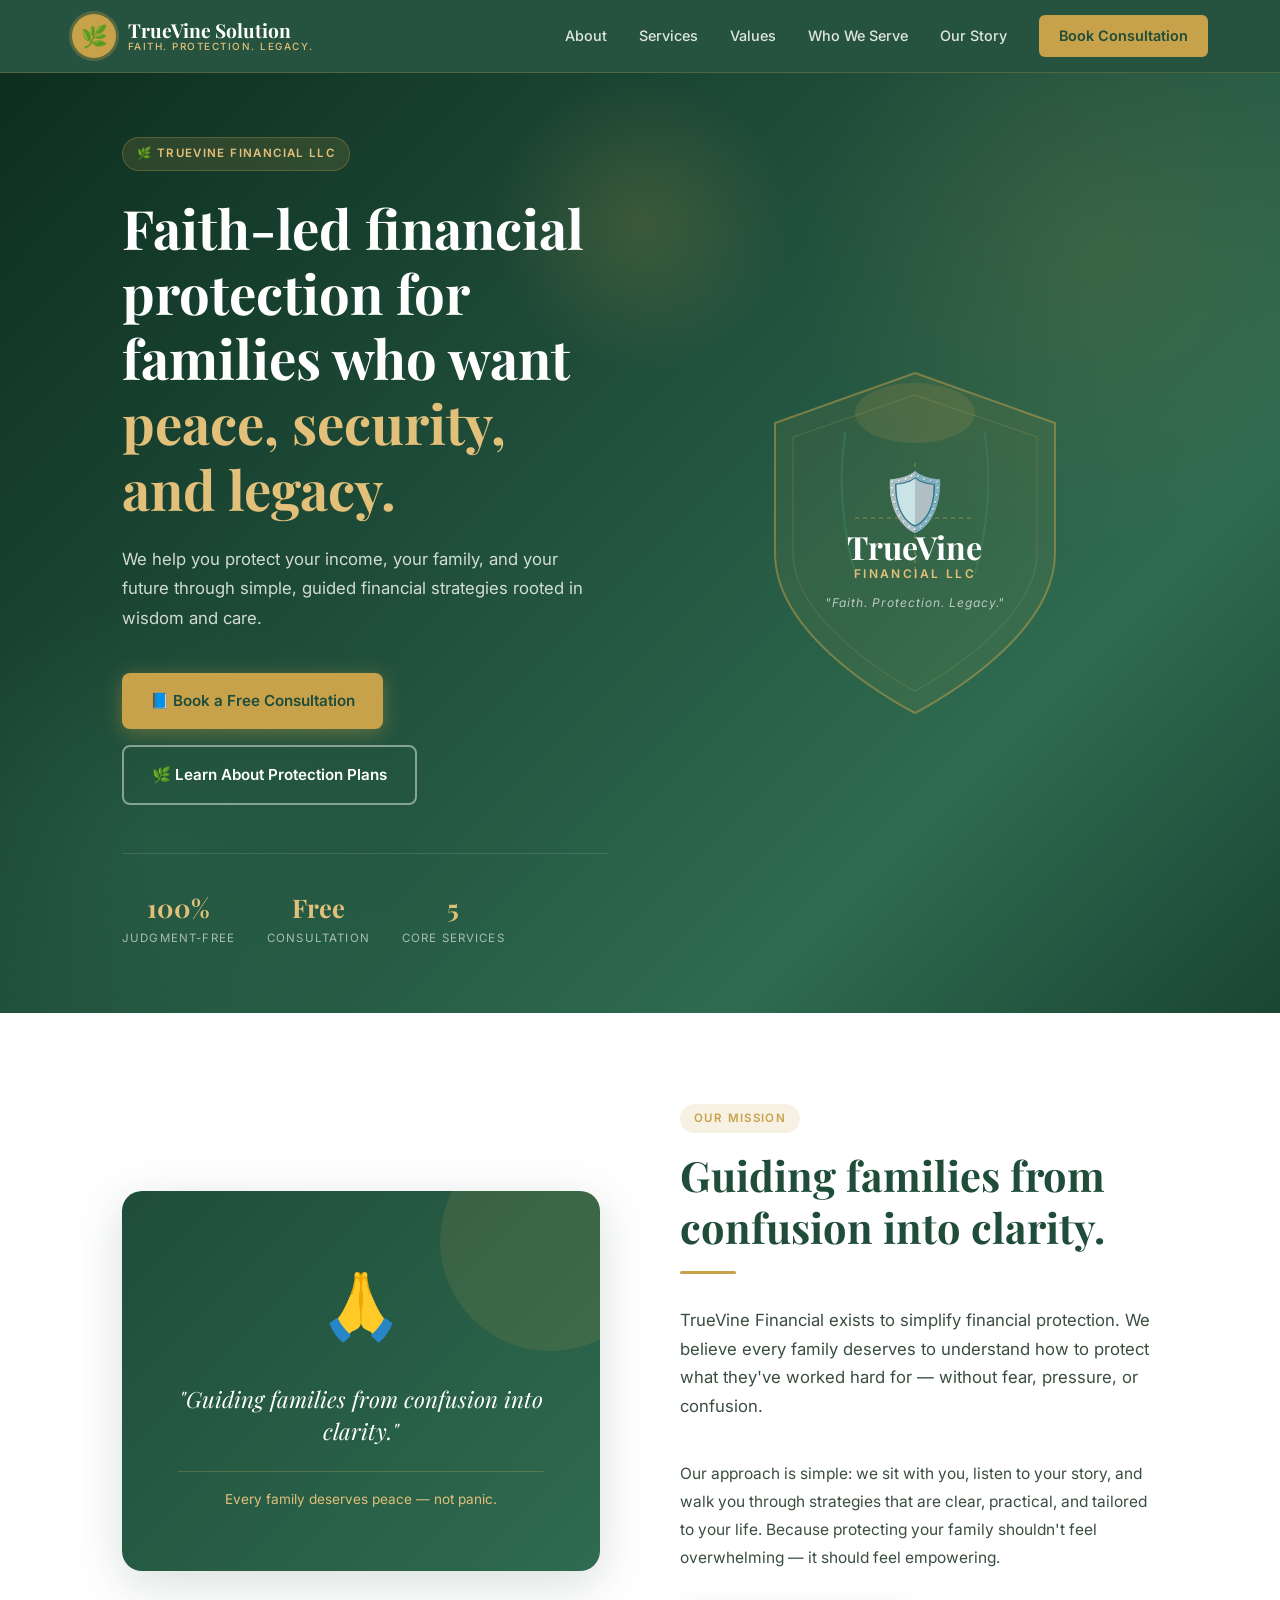
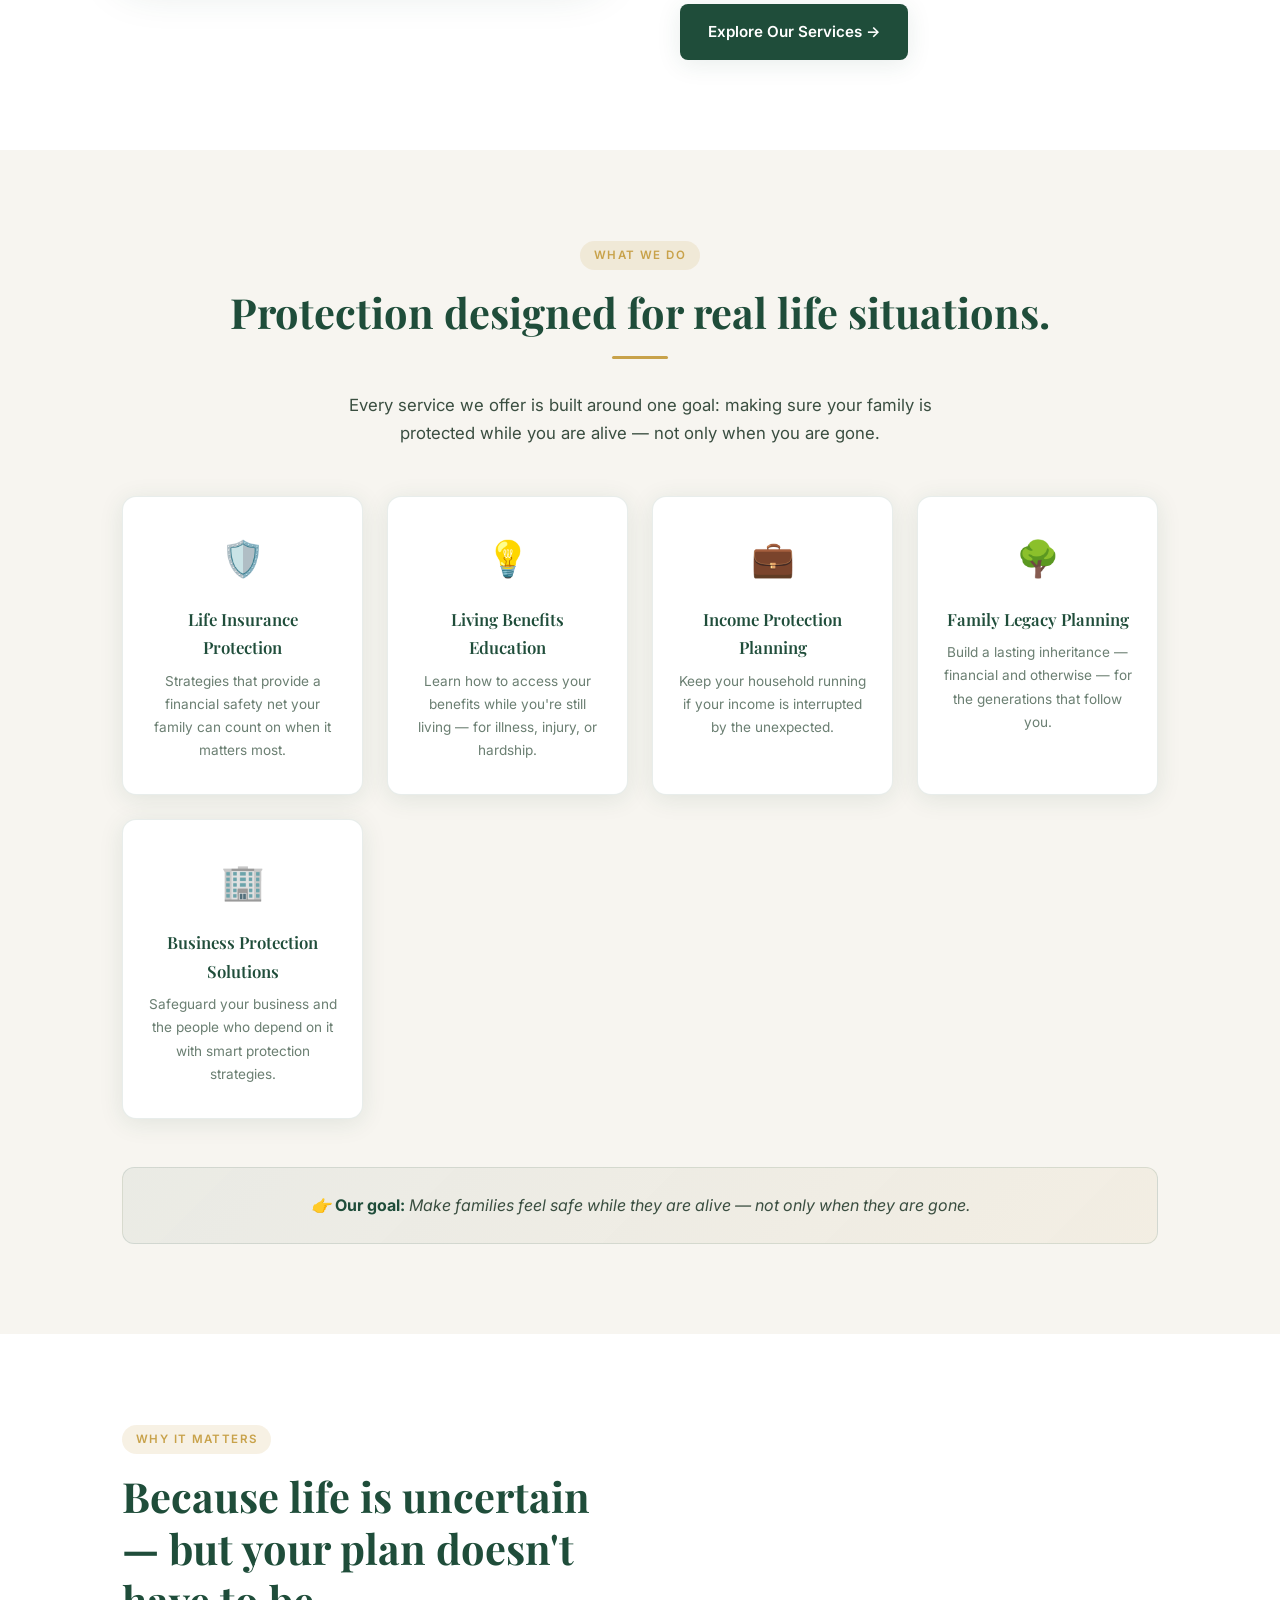
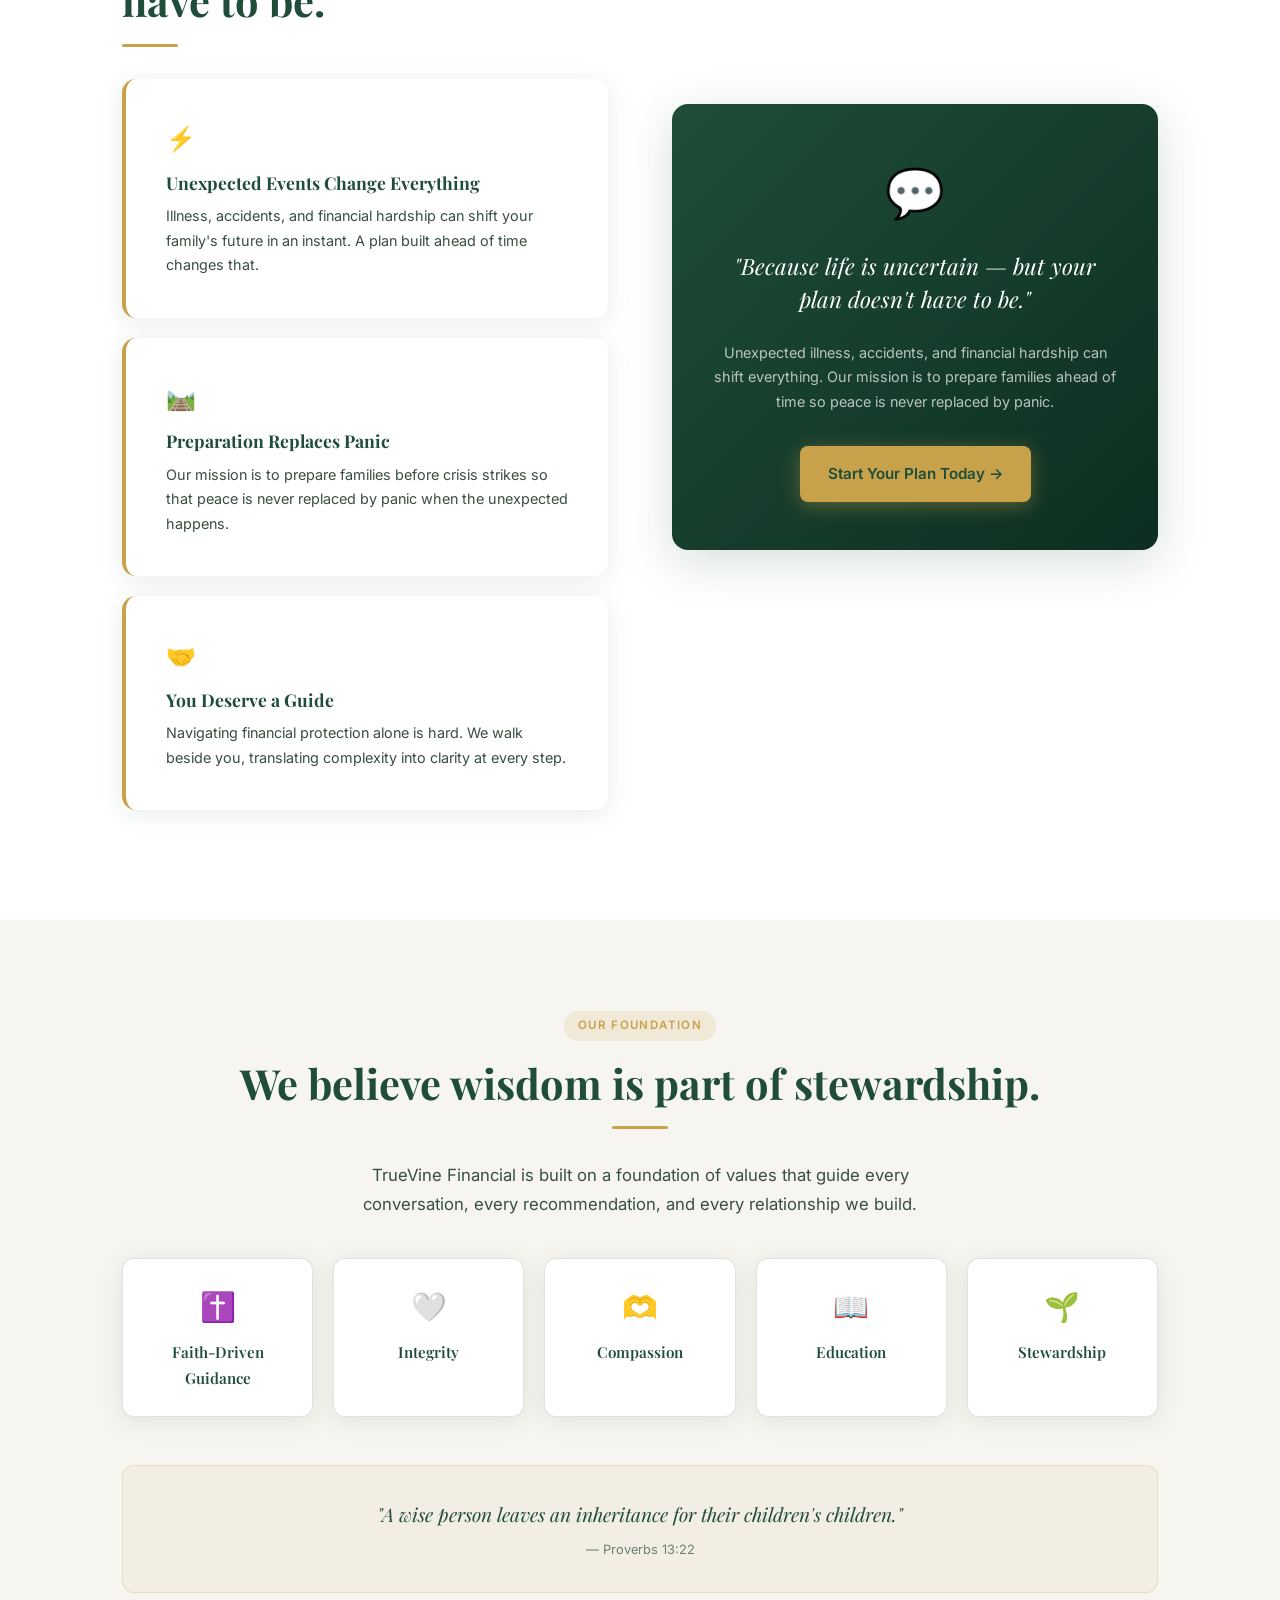
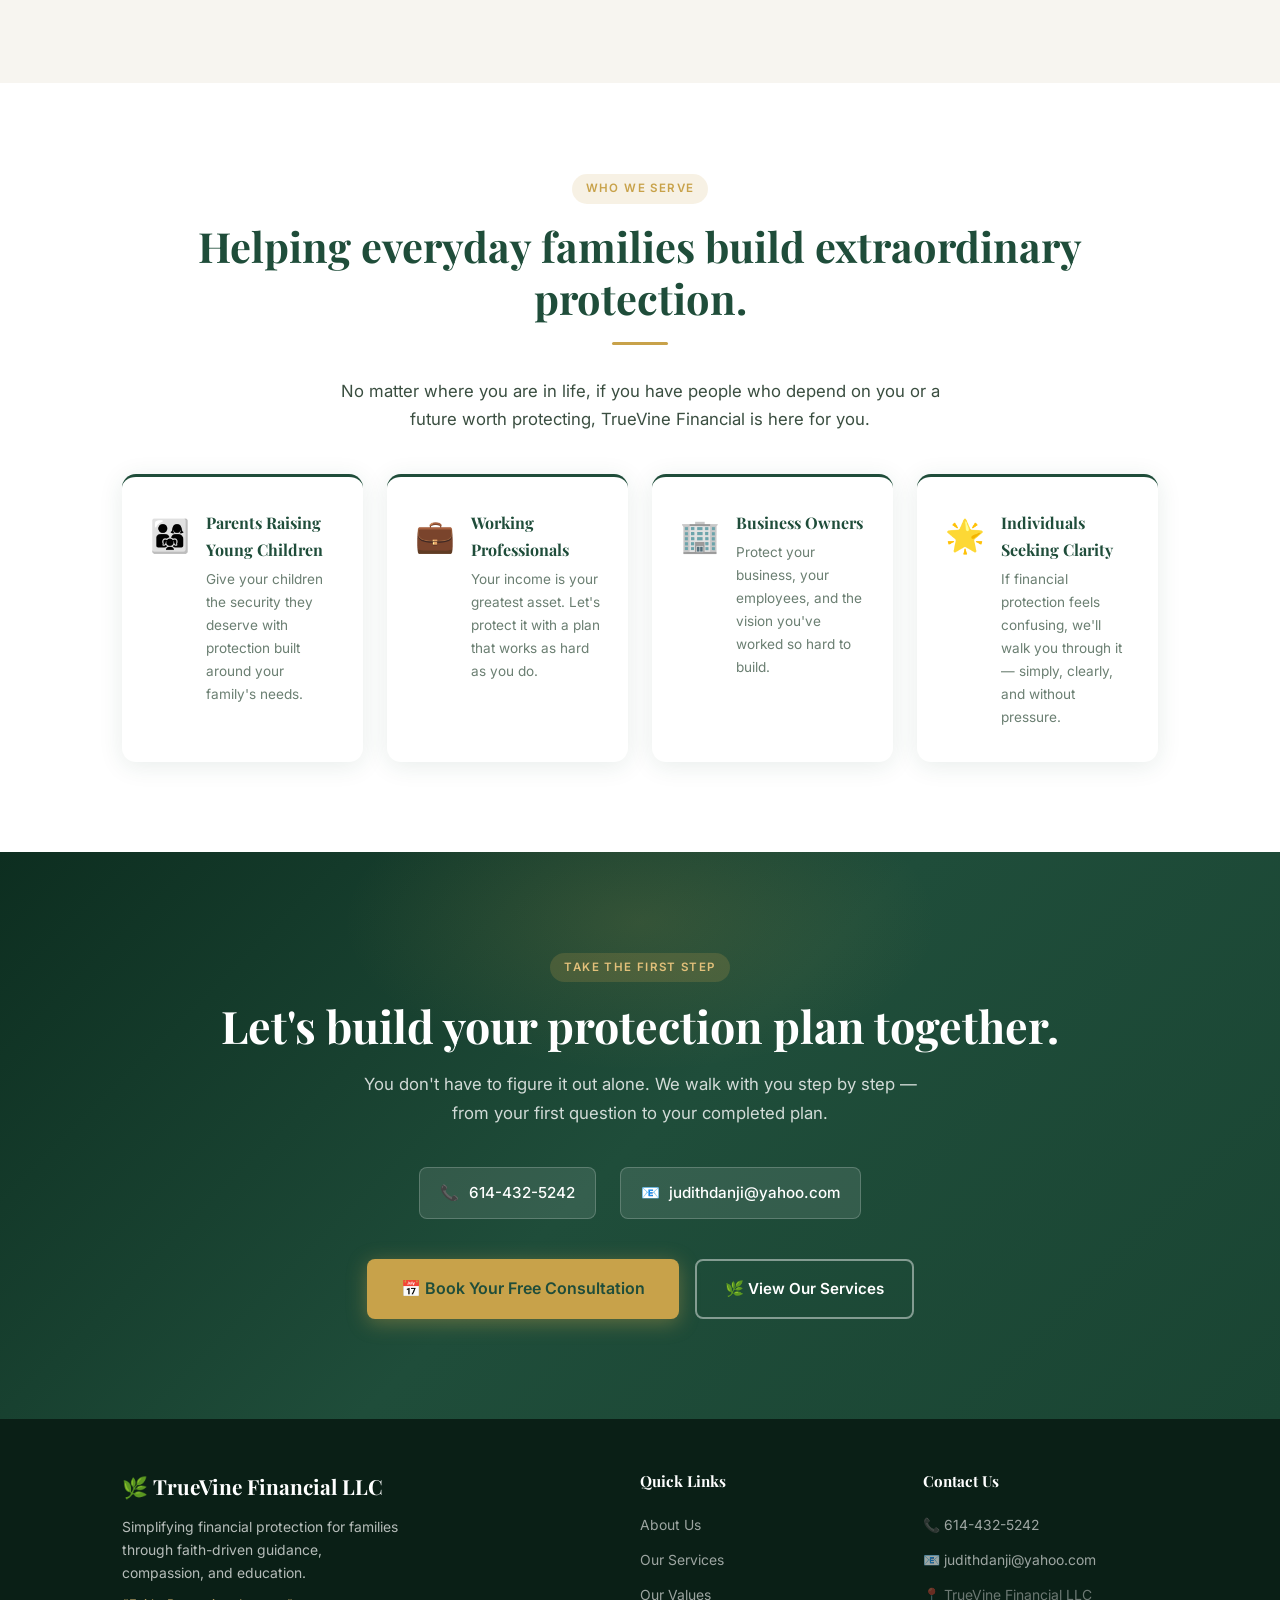
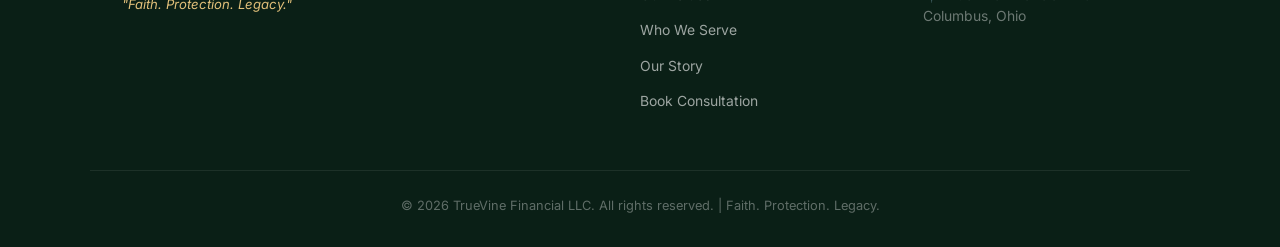
==== index.html @ 6729a031 "final product" ====
<!DOCTYPE html>
<html lang="en">

<head>
  <meta charset="UTF-8" />
  <meta name="viewport" content="width=device-width, initial-scale=1.0" />
  <title>TrueVine Financial LLC — Faith. Protection. Legacy.</title>
  <link
    href="https://fonts.googleapis.com/css2?family=Playfair+Display:wght@400;600;700&family=Inter:wght@300;400;500;600&display=swap"
    rel="stylesheet" />
  <link rel="stylesheet" href="styles.css" />
</head>

<body>

  <!-- ══════════════════════════════════
       NAVBAR
  ══════════════════════════════════ -->
  <nav class="navbar" aria-label="Main navigation">
    <div class="nav-inner">
      <a href="index.html" class="nav-logo" aria-label="TrueVine Financial Home">
        <div class="logo-icon">🌿</div>
        <div class="logo-text">
          TrueVine Solution
          <span>Faith. Protection. Legacy.</span>
        </div>
      </a>
      <div class="nav-links">
        <a href="#welcome">About</a>
        <a href="#services">Services</a>
        <a href="#values">Values</a>
        <a href="#who-we-serve">Who We Serve</a>
        <a href="about.html">Our Story</a>
        <a href="contact.html" class="nav-cta">Book Consultation</a>
      </div>
      <button class="nav-toggle" aria-label="Toggle menu">
        <span></span><span></span><span></span>
      </button>
    </div>
  </nav>

  <!-- ══════════════════════════════════
       HERO
  ══════════════════════════════════ -->
  <section class="hero" aria-labelledby="hero-heading">
    <div class="hero-light"></div>
    <div class="hero-inner container">
      <div class="hero-text">
        <div class="hero-badge">🌿 TrueVine Financial LLC</div>
        <h1 id="hero-heading">
          Faith-led financial protection for families who want
          <em>peace, security, and legacy.</em>
        </h1>
        <p class="hero-sub">
          We help you protect your income, your family, and your future through
          simple, guided financial strategies rooted in wisdom and care.
        </p>
        <div class="hero-buttons">
          <a href="contact.html" class="btn btn-primary">📘 Book a Free Consultation</a>
          <a href="#services" class="btn btn-outline">🌿 Learn About Protection Plans</a>
        </div>
        <div class="hero-stats">
          <div class="stat-item">
            <div class="stat-num">100%</div>
            <div class="stat-label">Judgment-Free</div>
          </div>
          <div class="stat-item">
            <div class="stat-num">Free</div>
            <div class="stat-label">Consultation</div>
          </div>
          <div class="stat-item">
            <div class="stat-num">5</div>
            <div class="stat-label">Core Services</div>
          </div>
        </div>
      </div>
      <div class="hero-graphic" aria-hidden="true">
        <div class="logo-shield">
          <!-- Shield SVG -->
          <svg class="shield-svg" viewBox="0 0 340 380" fill="none" xmlns="http://www.w3.org/2000/svg">
            <!-- Shield body -->
            <path d="M170 20 L310 70 L310 200 C310 290 170 360 170 360 C170 360 30 290 30 200 L30 70 Z"
              fill="rgba(200,162,74,0.08)" stroke="rgba(200,162,74,0.5)" stroke-width="2" />
            <!-- Inner shield line -->
            <path d="M170 42 L292 84 L292 200 C292 274 170 338 170 338 C170 338 48 274 48 200 L48 84 Z" fill="none"
              stroke="rgba(200,162,74,0.25)" stroke-width="1" />
            <!-- Glow top -->
            <ellipse cx="170" cy="60" rx="60" ry="30" fill="rgba(200,162,74,0.15)" />
            <!-- Cross subtle -->
            <line x1="170" y1="110" x2="170" y2="230" stroke="rgba(200,162,74,0.3)" stroke-width="2"
              stroke-dasharray="4 4" />
            <line x1="110" y1="165" x2="230" y2="165" stroke="rgba(200,162,74,0.3)" stroke-width="2"
              stroke-dasharray="4 4" />
            <!-- Vine arcs -->
            <path d="M100 80 Q90 150 110 220" stroke="rgba(61,138,101,0.45)" stroke-width="2" fill="none"
              stroke-linecap="round" />
            <path d="M240 80 Q250 150 230 220" stroke="rgba(61,138,101,0.45)" stroke-width="2" fill="none"
              stroke-linecap="round" />
          </svg>
          <div class="shield-content">
            <div class="shield-icon">🛡️</div>
            <div class="shield-name">TrueVine</div>
            <div class="shield-llc">Financial LLC</div>
            <div class="shield-tagline">"Faith. Protection. Legacy."</div>
          </div>
        </div>
      </div>
    </div>
  </section>

  <!-- ══════════════════════════════════
       SECTION 1: WELCOME
  ══════════════════════════════════ -->
  <section class="section" id="welcome" aria-labelledby="welcome-heading">
    <div class="container">
      <div class="welcome-grid">
        <div class="welcome-visual" aria-hidden="true">
          <div class="welcome-visual-icon">🙏</div>
          <div class="welcome-visual-text">"Guiding families from confusion into clarity."</div>
          <div class="welcome-visual-quote">Every family deserves peace — not panic.</div>
        </div>
        <div class="fade-up">
          <div class="tag">Our Mission</div>
          <h2 class="section-title" id="welcome-heading">Guiding families from confusion into clarity.</h2>
          <div class="divider"></div>
          <p class="section-sub">
            TrueVine Financial exists to simplify financial protection. We believe every family
            deserves to understand how to protect what they've worked hard for — without fear,
            pressure, or confusion.
          </p>
          <p style="color:var(--text-mid); font-size:0.97rem; line-height:1.8;">
            Our approach is simple: we sit with you, listen to your story, and walk you through
            strategies that are clear, practical, and tailored to your life. Because protecting
            your family shouldn't feel overwhelming — it should feel empowering.
          </p>
          <a href="#services" class="btn btn-green" style="margin-top:2rem; display:inline-flex;">Explore Our Services
            →</a>
        </div>
      </div>
    </div>
  </section>

  <!-- ══════════════════════════════════
       SECTION 2: SERVICES
  ══════════════════════════════════ -->
  <section class="section section-alt" id="services" aria-labelledby="services-heading">
    <div class="container center">
      <div class="tag">What We Do</div>
      <h2 class="section-title" id="services-heading">Protection designed for real life situations.</h2>
      <div class="divider"></div>
      <p class="section-sub">
        Every service we offer is built around one goal: making sure your family is protected
        while you are alive — not only when you are gone.
      </p>
      <div class="services-grid">
        <div class="service-card fade-up">
          <div class="service-icon">🛡️</div>
          <div class="service-title">Life Insurance Protection</div>
          <p class="service-desc">Strategies that provide a financial safety net your family can count on when it
            matters most.</p>
        </div>
        <div class="service-card fade-up">
          <div class="service-icon">💡</div>
          <div class="service-title">Living Benefits Education</div>
          <p class="service-desc">Learn how to access your benefits while you're still living — for illness, injury, or
            hardship.</p>
        </div>
        <div class="service-card fade-up">
          <div class="service-icon">💼</div>
          <div class="service-title">Income Protection Planning</div>
          <p class="service-desc">Keep your household running if your income is interrupted by the unexpected.</p>
        </div>
        <div class="service-card fade-up">
          <div class="service-icon">🌳</div>
          <div class="service-title">Family Legacy Planning</div>
          <p class="service-desc">Build a lasting inheritance — financial and otherwise — for the generations that
            follow you.</p>
        </div>
        <div class="service-card fade-up">
          <div class="service-icon">🏢</div>
          <div class="service-title">Business Protection Solutions</div>
          <p class="service-desc">Safeguard your business and the people who depend on it with smart protection
            strategies.</p>
        </div>
      </div>
      <div class="services-goal fade-up">
        👉 <strong>Our goal:</strong> Make families feel safe while they are alive — not only when they are gone.
      </div>
    </div>
  </section>

  <!-- ══════════════════════════════════
       SECTION 3: WHY IT MATTERS
  ══════════════════════════════════ -->
  <section class="section" id="why" aria-labelledby="why-heading">
    <div class="container">
      <div class="why-grid">
        <div>
          <div class="tag">Why It Matters</div>
          <h2 class="section-title" id="why-heading">Because life is uncertain — but your plan doesn't have to be.</h2>
          <div class="divider"></div>
          <div class="why-card fade-up">
            <div class="why-card-icon">⚡</div>
            <h4>Unexpected Events Change Everything</h4>
            <p>Illness, accidents, and financial hardship can shift your family's future in an instant. A plan built
              ahead of time changes that.</p>
          </div>
          <div class="why-card fade-up">
            <div class="why-card-icon">🛤️</div>
            <h4>Preparation Replaces Panic</h4>
            <p>Our mission is to prepare families before crisis strikes so that peace is never replaced by panic when
              the unexpected happens.</p>
          </div>
          <div class="why-card fade-up">
            <div class="why-card-icon">🤝</div>
            <h4>You Deserve a Guide</h4>
            <p>Navigating financial protection alone is hard. We walk beside you, translating complexity into clarity at
              every step.</p>
          </div>
        </div>
        <div class="why-quote-box fade-up">
          <div class="q-icon">💬</div>
          <blockquote>
            "Because life is uncertain — but your plan doesn't have to be."
          </blockquote>
          <p class="q-sub">
            Unexpected illness, accidents, and financial hardship can shift everything.
            Our mission is to prepare families ahead of time so peace is never replaced by panic.
          </p>
          <a href="contact.html" class="btn btn-primary" style="margin-top:2rem;">Start Your Plan Today →</a>
        </div>
      </div>
    </div>
  </section>

  <!-- ══════════════════════════════════
       SECTION 4: FAITH & VALUES
  ══════════════════════════════════ -->
  <section class="section section-alt" id="values" aria-labelledby="values-heading">
    <div class="container center">
      <div class="tag">Our Foundation</div>
      <h2 class="section-title" id="values-heading">We believe wisdom is part of stewardship.</h2>
      <div class="divider"></div>
      <p class="section-sub">
        TrueVine Financial is built on a foundation of values that guide every conversation,
        every recommendation, and every relationship we build.
      </p>
      <div class="values-grid">
        <div class="value-pill fade-up">
          <div class="v-icon">✝️</div>
          <div class="v-text">Faith-Driven Guidance</div>
        </div>
        <div class="value-pill fade-up">
          <div class="v-icon">🤍</div>
          <div class="v-text">Integrity</div>
        </div>
        <div class="value-pill fade-up">
          <div class="v-icon">🫶</div>
          <div class="v-text">Compassion</div>
        </div>
        <div class="value-pill fade-up">
          <div class="v-icon">📖</div>
          <div class="v-text">Education</div>
        </div>
        <div class="value-pill fade-up">
          <div class="v-icon">🌱</div>
          <div class="v-text">Stewardship</div>
        </div>
      </div>
      <blockquote class="faith-scripture fade-up">
        "A wise person leaves an inheritance for their children's children."
        <span>— Proverbs 13:22</span>
      </blockquote>
    </div>
  </section>

  <!-- ══════════════════════════════════
       SECTION 5: WHO WE SERVE
  ══════════════════════════════════ -->
  <section class="section" id="who-we-serve" aria-labelledby="serve-heading">
    <div class="container">
      <div class="center">
        <div class="tag">Who We Serve</div>
        <h2 class="section-title" id="serve-heading">Helping everyday families build extraordinary protection.</h2>
        <div class="divider"></div>
        <p class="section-sub">
          No matter where you are in life, if you have people who depend on you or a future worth protecting,
          TrueVine Financial is here for you.
        </p>
      </div>
      <div class="serve-grid">
        <div class="serve-card fade-up">
          <div class="sc-icon">👨‍👩‍👧</div>
          <div>
            <h4>Parents Raising Young Children</h4>
            <p>Give your children the security they deserve with protection built around your family's needs.</p>
          </div>
        </div>
        <div class="serve-card fade-up">
          <div class="sc-icon">💼</div>
          <div>
            <h4>Working Professionals</h4>
            <p>Your income is your greatest asset. Let's protect it with a plan that works as hard as you do.</p>
          </div>
        </div>
        <div class="serve-card fade-up">
          <div class="sc-icon">🏢</div>
          <div>
            <h4>Business Owners</h4>
            <p>Protect your business, your employees, and the vision you've worked so hard to build.</p>
          </div>
        </div>
        <div class="serve-card fade-up">
          <div class="sc-icon">🌟</div>
          <div>
            <h4>Individuals Seeking Clarity</h4>
            <p>If financial protection feels confusing, we'll walk you through it — simply, clearly, and without
              pressure.</p>
          </div>
        </div>
      </div>
    </div>
  </section>

  <!-- ══════════════════════════════════
       SECTION 6: CALL TO ACTION
  ══════════════════════════════════ -->
  <section class="cta-section" id="contact" aria-labelledby="cta-heading">
    <div class="container" style="position:relative; z-index:2;">
      <div class="tag" style="background:rgba(200,162,74,0.2); color:var(--gold-light);">Take The First Step</div>
      <h2 id="cta-heading">Let's build your protection plan together.</h2>
      <p>
        You don't have to figure it out alone. We walk with you step by step —
        from your first question to your completed plan.
      </p>
      <div class="cta-contacts">
        <div class="cta-contact-item">
          📞 <a href="tel:6144325242">614-432-5242</a>
        </div>
        <div class="cta-contact-item">
          📧 <a href="mailto:judithdanji@yahoo.com">judithdanji@yahoo.com</a>
        </div>
      </div>
      <div class="cta-buttons">
        <a href="contact.html" class="btn btn-primary" style="font-size:1rem; padding:16px 34px;">
          📅 Book Your Free Consultation
        </a>
        <a href="#services" class="btn btn-outline">
          🌿 View Our Services
        </a>
      </div>
    </div>
  </section>

  <!-- ══════════════════════════════════
       FOOTER
  ══════════════════════════════════ -->
  <footer aria-label="Site footer">
    <div class="footer-inner">
      <div class="footer-brand">
        <div class="logo-text">🌿 TrueVine Financial LLC</div>
        <p>Simplifying financial protection for families through faith-driven guidance, compassion, and education.</p>
        <div class="tagline">"Faith. Protection. Legacy."</div>
      </div>
      <div class="footer-col">
        <h5>Quick Links</h5>
        <ul>
          <li><a href="#welcome">About Us</a></li>
          <li><a href="#services">Our Services</a></li>
          <li><a href="#values">Our Values</a></li>
          <li><a href="#who-we-serve">Who We Serve</a></li>
          <li><a href="about.html">Our Story</a></li>
          <li><a href="contact.html">Book Consultation</a></li>
        </ul>
      </div>
      <div class="footer-col">
        <h5>Contact Us</h5>
        <ul>
          <li><a href="tel:6144325242">📞 614-432-5242</a></li>
          <li><a href="mailto:judithdanji@yahoo.com">📧 judithdanji@yahoo.com</a></li>
          <li style="font-size:0.87rem; color:rgba(255,255,255,0.4); margin-top:0.75rem; line-height:1.5;">
            📍 TrueVine Financial LLC<br />Columbus, Ohio
          </li>
        </ul>
      </div>
    </div>
    <div class="footer-bottom">
      <p>© 2026 TrueVine Financial LLC. All rights reserved. | Faith. Protection. Legacy.</p>
    </div>
  </footer>

  <!-- ══════════════════════════════════
       SCROLL ANIMATIONS
  ══════════════════════════════════ -->
  <script>
    // Intersection Observer for fade-up animations
    const observer = new IntersectionObserver((entries) => {
      entries.forEach(entry => {
        if (entry.isIntersecting) {
          entry.target.classList.add('visible');
        }
      });
    }, { threshold: 0.12 });

    document.querySelectorAll('.fade-up').forEach(el => observer.observe(el));

    // Stagger service cards
    document.querySelectorAll('.service-card').forEach((card, i) => {
      card.style.transitionDelay = `${i * 0.08}s`;
    });

    // Mobile nav toggle
    const toggle = document.querySelector('.nav-toggle');
    const links = document.querySelector('.nav-links');
    if (toggle && links) {
      toggle.addEventListener('click', () => {
        links.style.display = links.style.display === 'flex' ? 'none' : 'flex';
        links.style.flexDirection = 'column';
        links.style.position = 'absolute';
        links.style.top = '72px';
        links.style.left = '0'; links.style.right = '0';
        links.style.background = 'rgba(31,77,58,0.98)';
        links.style.padding = '1.5rem 2rem';
        links.style.gap = '1.25rem';
        links.style.zIndex = '998';
      });
    }

    // Active nav link highlighting
    const sections = document.querySelectorAll('section[id]');
    const navLinks = document.querySelectorAll('.nav-links a');
    window.addEventListener('scroll', () => {
      let current = '';
      sections.forEach(sec => {
        if (window.scrollY >= sec.offsetTop - 120) current = sec.id;
      });
      navLinks.forEach(a => {
        a.style.color = a.getAttribute('href') === `#${current}` ? 'var(--gold-light)' : '';
      });
    });
  </script>
</body>

</html>
---- styles.css ----
/* ── Reset & Base ── */
*, *::before, *::after { box-sizing: border-box; margin: 0; padding: 0; }
:root {
  --green:       #1F4D3A;
  --green-mid:   #2E6B50;
  --green-light: #3D8A65;
  --gold:        #C8A24A;
  --gold-light:  #E2C07A;
  --white:       #FFFFFF;
  --off-white:   #F7F5F0;
  --text-dark:   #1A2E23;
  --text-mid:    #3A4E40;
  --text-light:  #6B7F72;
  --shadow:      0 4px 24px rgba(31,77,58,0.10);
  --shadow-lg:   0 12px 48px rgba(31,77,58,0.18);
}
html { scroll-behavior: smooth; }
body {
  font-family: 'Inter', sans-serif;
  color: var(--text-dark);
  background: var(--white);
  line-height: 1.7;
}
h1, h2, h3 { font-family: 'Playfair Display', serif; line-height: 1.25; }
a { text-decoration: none; color: inherit; }
img { max-width: 100%; display: block; }

/* ── Utility ── */
.container { max-width: 1100px; margin: 0 auto; padding: 0 2rem; }
.section { padding: 90px 0; }
.section-alt { background: var(--off-white); }
.tag {
  display: inline-block;
  background: rgba(200,162,74,0.15);
  color: var(--gold);
  font-size: 0.72rem;
  font-weight: 600;
  letter-spacing: 0.12em;
  text-transform: uppercase;
  padding: 5px 14px;
  border-radius: 50px;
  margin-bottom: 1rem;
}
.section-title {
  font-size: clamp(1.75rem, 3.5vw, 2.6rem);
  color: var(--green);
  margin-bottom: 1.1rem;
}
.section-sub {
  font-size: 1.05rem;
  color: var(--text-mid);
  max-width: 640px;
  margin-bottom: 2.5rem;
}
.divider {
  width: 56px; height: 3px;
  background: var(--gold);
  border-radius: 2px;
  margin: 1rem 0 2rem;
}
.center { text-align: center; }
.center .divider { margin-left: auto; margin-right: auto; }
.center .section-sub { margin-left: auto; margin-right: auto; }

/* ── Navbar ── */
.navbar {
  position: sticky; top: 0; z-index: 999;
  background: rgba(31,77,58,0.97);
  backdrop-filter: blur(10px);
  border-bottom: 1px solid rgba(200,162,74,0.25);
}
.nav-inner {
  display: flex; align-items: center; justify-content: space-between;
  padding: 0 2rem; height: 72px; max-width: 1200px; margin: 0 auto;
}
.nav-logo { display: flex; align-items: center; gap: 0.75rem; }
.nav-logo .logo-icon {
  width: 44px; height: 44px;
  background: var(--gold);
  border-radius: 50%;
  display: flex; align-items: center; justify-content: center;
  font-size: 1.35rem;
  flex-shrink: 0;
  box-shadow: 0 0 0 3px rgba(200,162,74,0.3);
}
.nav-logo .logo-text {
  font-family: 'Playfair Display', serif;
  font-size: 1.2rem; font-weight: 700;
  color: var(--white); line-height: 1.15;
}
.nav-logo .logo-text span {
  display: block; font-family: 'Inter', sans-serif;
  font-size: 0.62rem; font-weight: 500;
  color: var(--gold-light); letter-spacing: 0.15em; text-transform: uppercase;
}
.nav-links { display: flex; align-items: center; gap: 2rem; }
.nav-links a {
  color: rgba(255,255,255,0.85); font-size: 0.9rem;
  font-weight: 500; transition: color 0.2s;
}
.nav-links a:hover { color: var(--gold-light); }
.nav-cta {
  background: var(--gold); color: var(--green) !important;
  padding: 9px 20px; border-radius: 6px;
  font-weight: 600 !important; transition: background 0.2s !important;
}
.nav-cta:hover { background: var(--gold-light) !important; color: var(--green) !important; }
.nav-toggle { display: none; background: none; border: none; cursor: pointer; padding: 4px; }
.nav-toggle span {
  display: block; width: 24px; height: 2px;
  background: var(--white); margin: 5px 0; border-radius: 2px;
  transition: 0.3s;
}

/* ── Hero ── */
.hero {
  position: relative; overflow: hidden;
  background: linear-gradient(135deg, #0D2E20 0%, #1F4D3A 40%, #2E6B50 75%, #1A4533 100%);
  min-height: 92vh;
  display: flex; align-items: center;
}
/* Vine decorative circles */
.hero::before {
  content: '';
  position: absolute; top: -120px; right: -120px;
  width: 600px; height: 600px;
  border-radius: 50%;
  background: radial-gradient(circle, rgba(200,162,74,0.12) 0%, transparent 70%);
  pointer-events: none;
}
.hero::after {
  content: '';
  position: absolute; bottom: -80px; left: -100px;
  width: 500px; height: 500px;
  border-radius: 50%;
  background: radial-gradient(circle, rgba(61,138,101,0.18) 0%, transparent 70%);
  pointer-events: none;
}
.hero-light {
  position: absolute; top: 0; left: 50%;
  transform: translateX(-50%);
  width: 300px; height: 300px;
  background: radial-gradient(ellipse at center, rgba(200,162,74,0.18) 0%, transparent 70%);
  pointer-events: none;
}
.hero-inner {
  position: relative; z-index: 2;
  display: grid; grid-template-columns: 1fr 1fr;
  gap: 4rem; align-items: center;
  max-width: 1100px; margin: 0 auto; padding: 4rem 2rem;
}
.hero-badge {
  display: inline-flex; align-items: center; gap: 6px;
  background: rgba(200,162,74,0.15); border: 1px solid rgba(200,162,74,0.3);
  color: var(--gold-light); font-size: 0.72rem; font-weight: 600;
  letter-spacing: 0.12em; text-transform: uppercase;
  padding: 6px 14px; border-radius: 50px; margin-bottom: 1.5rem;
}
.hero h1 {
  font-size: clamp(2rem, 4.5vw, 3.4rem);
  color: var(--white); margin-bottom: 1.5rem;
  font-weight: 700; line-height: 1.2;
}
.hero h1 em { color: var(--gold-light); font-style: normal; }
.hero-sub {
  font-size: 1.05rem; color: rgba(255,255,255,0.8);
  max-width: 520px; margin-bottom: 2.5rem; line-height: 1.75;
}
.hero-buttons { display: flex; flex-wrap: wrap; gap: 1rem; }
.btn {
  display: inline-flex; align-items: center; gap: 8px;
  padding: 15px 28px; border-radius: 8px;
  font-size: 0.95rem; font-weight: 600;
  transition: transform 0.2s, box-shadow 0.2s, background 0.2s;
  cursor: pointer; border: none;
}
.btn:hover { transform: translateY(-2px); }
.btn-primary {
  background: var(--gold); color: var(--green);
  box-shadow: 0 4px 20px rgba(200,162,74,0.4);
}
.btn-primary:hover { background: var(--gold-light); box-shadow: 0 6px 28px rgba(200,162,74,0.55); }
.btn-outline {
  background: transparent;
  border: 2px solid rgba(255,255,255,0.45);
  color: var(--white);
}
.btn-outline:hover { border-color: var(--gold-light); color: var(--gold-light); }
.btn-green {
  background: var(--green); color: var(--white);
  box-shadow: var(--shadow);
}
.btn-green:hover { background: var(--green-mid); box-shadow: var(--shadow-lg); }

/* Hero graphic side */
.hero-graphic {
  display: flex; justify-content: center; align-items: center;
}
.logo-shield {
  position: relative;
  width: 340px; height: 380px;
  display: flex; flex-direction: column;
  align-items: center; justify-content: center;
}
.shield-svg {
  width: 100%; height: 100%;
  position: absolute; top: 0; left: 0;
}
.shield-content {
  position: relative; z-index: 2;
  text-align: center; padding: 1rem;
}
.shield-icon { font-size: 3.5rem; line-height: 1; }
.shield-name {
  font-family: 'Playfair Display', serif;
  font-size: 2rem; font-weight: 700;
  color: var(--white); line-height: 1.1;
}
.shield-llc {
  font-family: 'Inter', sans-serif;
  font-size: 0.75rem; font-weight: 600;
  letter-spacing: 0.2em; text-transform: uppercase;
  color: var(--gold-light); margin-bottom: 0.5rem;
}
.shield-tagline {
  font-size: 0.75rem; font-style: italic;
  color: rgba(255,255,255,0.65); letter-spacing: 0.08em;
}
.hero-stats {
  display: flex; gap: 2rem; margin-top: 3rem; padding-top: 2rem;
  border-top: 1px solid rgba(255,255,255,0.12);
}
.stat-item { text-align: center; }
.stat-num { font-family: 'Playfair Display', serif; font-size: 1.6rem; color: var(--gold-light); font-weight: 700; }
.stat-label { font-size: 0.72rem; color: rgba(255,255,255,0.6); text-transform: uppercase; letter-spacing: 0.1em; }

/* ── Welcome ── */
.welcome-grid {
  display: grid; grid-template-columns: 1fr 1fr;
  gap: 5rem; align-items: center;
}
.welcome-visual {
  background: linear-gradient(135deg, var(--green), var(--green-mid));
  border-radius: 20px; padding: 3.5rem;
  display: flex; flex-direction: column; align-items: center; justify-content: center;
  gap: 1.5rem; text-align: center;
  box-shadow: var(--shadow-lg);
  min-height: 380px;
  position: relative; overflow: hidden;
}
.welcome-visual::before {
  content: '';
  position: absolute; top: -60px; right: -60px;
  width: 220px; height: 220px; border-radius: 50%;
  background: rgba(200,162,74,0.12);
}
.welcome-visual-icon { font-size: 4rem; }
.welcome-visual-text {
  font-family: 'Playfair Display', serif;
  font-size: 1.4rem; color: var(--white);
  font-style: italic; line-height: 1.4;
}
.welcome-visual-quote {
  font-size: 0.85rem; color: var(--gold-light);
  border-top: 1px solid rgba(200,162,74,0.3);
  padding-top: 1rem; width: 100%;
}

/* ── Services ── */
.services-grid {
  display: grid;
  grid-template-columns: repeat(auto-fit, minmax(200px, 1fr));
  gap: 1.5rem; margin-top: 3rem;
}
.service-card {
  background: var(--white);
  border: 1px solid rgba(31,77,58,0.1);
  border-radius: 14px; padding: 2rem 1.5rem;
  text-align: center;
  box-shadow: var(--shadow);
  transition: transform 0.25s, box-shadow 0.25s, border-color 0.25s;
  position: relative; overflow: hidden;
}
.service-card::after {
  content: '';
  position: absolute; bottom: 0; left: 0; right: 0;
  height: 3px; background: var(--gold);
  transform: scaleX(0); transform-origin: left;
  transition: transform 0.3s;
}
.service-card:hover { transform: translateY(-6px); box-shadow: var(--shadow-lg); border-color: rgba(200,162,74,0.3); }
.service-card:hover::after { transform: scaleX(1); }
.service-icon { font-size: 2.2rem; margin-bottom: 1rem; }
.service-title { font-family: 'Playfair Display', serif; font-size: 1.05rem; color: var(--green); margin-bottom: 0.5rem; font-weight: 600; }
.service-desc { font-size: 0.85rem; color: var(--text-light); }
.services-goal {
  margin-top: 3rem; text-align: center;
  padding: 1.5rem 2.5rem;
  background: linear-gradient(135deg, rgba(31,77,58,0.06), rgba(200,162,74,0.08));
  border: 1px solid rgba(31,77,58,0.12);
  border-radius: 12px; font-size: 1rem;
  color: var(--text-mid); font-style: italic;
}
.services-goal strong { color: var(--green); font-style: normal; }

/* ── Why It Matters ── */
.why-grid {
  display: grid; grid-template-columns: 1fr 1fr;
  gap: 4rem; align-items: center;
}
.why-card {
  background: var(--white); border-radius: 14px;
  padding: 2.5rem; box-shadow: var(--shadow);
  border-left: 4px solid var(--gold);
  margin-bottom: 1.25rem;
}
.why-card-icon { font-size: 1.5rem; margin-bottom: 0.5rem; }
.why-card h4 { font-family: 'Playfair Display', serif; font-size: 1.1rem; color: var(--green); margin-bottom: 0.4rem; }
.why-card p { font-size: 0.9rem; color: var(--text-mid); }
.why-quote-box {
  background: linear-gradient(135deg, var(--green), #0D2E20);
  border-radius: 16px; padding: 3rem 2.5rem;
  text-align: center; color: var(--white);
  box-shadow: var(--shadow-lg);
}
.why-quote-box .q-icon { font-size: 3rem; color: var(--gold-light); margin-bottom: 1rem; }
.why-quote-box blockquote {
  font-family: 'Playfair Display', serif;
  font-size: 1.4rem; line-height: 1.5;
  color: var(--white); margin-bottom: 1.5rem;
  font-style: italic;
}
.why-quote-box .q-sub { font-size: 0.9rem; color: rgba(255,255,255,0.7); }

/* ── Faith & Values ── */
.values-grid {
  display: grid; grid-template-columns: repeat(auto-fit, minmax(160px, 1fr));
  gap: 1.25rem; margin-top: 2.5rem;
}
.value-pill {
  background: var(--white); border: 1px solid rgba(31,77,58,0.15);
  border-radius: 12px; padding: 1.5rem 1rem;
  text-align: center; box-shadow: var(--shadow);
  transition: transform 0.2s, border-color 0.2s;
}
.value-pill:hover { transform: translateY(-4px); border-color: var(--gold); }
.value-pill .v-icon { font-size: 1.8rem; margin-bottom: 0.5rem; }
.value-pill .v-text { font-family: 'Playfair Display', serif; font-size: 0.95rem; color: var(--green); font-weight: 600; }
.faith-scripture {
  margin-top: 3rem; text-align: center;
  padding: 2rem 3rem;
  background: rgba(200,162,74,0.08);
  border: 1px solid rgba(200,162,74,0.25);
  border-radius: 12px;
  font-family: 'Playfair Display', serif;
  font-size: 1.2rem; font-style: italic;
  color: var(--green);
}
.faith-scripture span { display: block; font-family: 'Inter', sans-serif; font-size: 0.8rem; font-style: normal; color: var(--text-light); margin-top: 0.5rem; }

/* ── Who We Serve ── */
.serve-grid {
  display: grid; grid-template-columns: repeat(auto-fit, minmax(230px, 1fr));
  gap: 1.5rem; margin-top: 2.5rem;
}
.serve-card {
  background: var(--white); border-radius: 14px;
  padding: 2rem 1.75rem;
  box-shadow: var(--shadow);
  border-top: 3px solid var(--green);
  transition: transform 0.25s, box-shadow 0.25s, border-color 0.25s;
  display: flex; gap: 1rem; align-items: flex-start;
}
.serve-card:hover { transform: translateY(-5px); box-shadow: var(--shadow-lg); border-color: var(--gold); }
.serve-card .sc-icon { font-size: 2rem; flex-shrink: 0; }
.serve-card h4 { font-family: 'Playfair Display', serif; font-size: 1rem; color: var(--green); margin-bottom: 0.3rem; }
.serve-card p { font-size: 0.85rem; color: var(--text-light); }

/* ── CTA ── */
.cta-section {
  background: linear-gradient(135deg, #0D2E20 0%, var(--green) 50%, #1A4533 100%);
  padding: 100px 0; text-align: center; position: relative; overflow: hidden;
}
.cta-section::before {
  content: '';
  position: absolute; top: -80px; left: 50%; transform: translateX(-50%);
  width: 600px; height: 300px; border-radius: 50%;
  background: radial-gradient(ellipse, rgba(200,162,74,0.15) 0%, transparent 70%);
}
.cta-section h2 { font-size: clamp(1.8rem, 4vw, 2.8rem); color: var(--white); margin-bottom: 1rem; }
.cta-section p { font-size: 1.05rem; color: rgba(255,255,255,0.8); max-width: 580px; margin: 0 auto 2.5rem; }
.cta-contacts {
  display: flex; justify-content: center; flex-wrap: wrap; gap: 1.5rem;
  margin: 2.5rem 0;
}
.cta-contact-item {
  display: flex; align-items: center; gap: 0.6rem;
  background: rgba(255,255,255,0.1); border: 1px solid rgba(255,255,255,0.2);
  border-radius: 8px; padding: 12px 20px;
  color: var(--white); font-size: 0.95rem; font-weight: 500;
  transition: background 0.2s;
}
.cta-contact-item:hover { background: rgba(255,255,255,0.18); }
.cta-contact-item a { color: var(--white); }
.cta-buttons { display: flex; justify-content: center; gap: 1rem; flex-wrap: wrap; margin-top: 0.5rem; }

/* ── Footer ── */
footer {
  background: #0A1F16; color: rgba(255,255,255,0.7);
  padding: 50px 0 30px;
}
.footer-inner {
  display: grid; grid-template-columns: 2fr 1fr 1fr;
  gap: 3rem; max-width: 1100px; margin: 0 auto; padding: 0 2rem;
}
.footer-brand .logo-text { color: var(--white); margin-bottom: 0.75rem; font-family: 'Playfair Display', serif; font-size: 1.3rem; font-weight: 700; }
.footer-brand p { font-size: 0.87rem; max-width: 280px; line-height: 1.65; }
.footer-brand .tagline { color: var(--gold-light); font-style: italic; font-size: 0.82rem; margin-top: 0.5rem; }
.footer-col h5 { color: var(--white); font-family: 'Playfair Display', serif; font-size: 0.95rem; margin-bottom: 1rem; }
.footer-col ul { list-style: none; }
.footer-col ul li { margin-bottom: 0.5rem; }
.footer-col ul li a { font-size: 0.87rem; color: rgba(255,255,255,0.6); transition: color 0.2s; }
.footer-col ul li a:hover { color: var(--gold-light); }
.footer-bottom {
  text-align: center; margin-top: 3rem; padding-top: 1.5rem;
  border-top: 1px solid rgba(255,255,255,0.08);
  font-size: 0.8rem; color: rgba(255,255,255,0.35);
  max-width: 1100px; margin-left: auto; margin-right: auto; padding-left: 2rem; padding-right: 2rem;
}

/* ── Responsive ── */
@media (max-width: 900px) {
  .hero-inner { grid-template-columns: 1fr; text-align: center; }
  .hero-buttons { justify-content: center; }
  .hero-graphic { display: none; }
  .hero-stats { justify-content: center; }
  .welcome-grid,
  .why-grid { grid-template-columns: 1fr; }
  .footer-inner { grid-template-columns: 1fr 1fr; }
}
@media (max-width: 600px) {
  .section { padding: 60px 0; }
  .nav-links { display: none; }
  .nav-toggle { display: block; }
  .footer-inner { grid-template-columns: 1fr; }
  .why-grid .why-quote-box { margin-top: 0; }
  .hero h1 { font-size: 1.9rem; }
}

/* ── Scroll animations ── */
.fade-up {
  opacity: 0; transform: translateY(28px);
  transition: opacity 0.6s ease, transform 0.6s ease;
}
.fade-up.visible { opacity: 1; transform: translateY(0); }
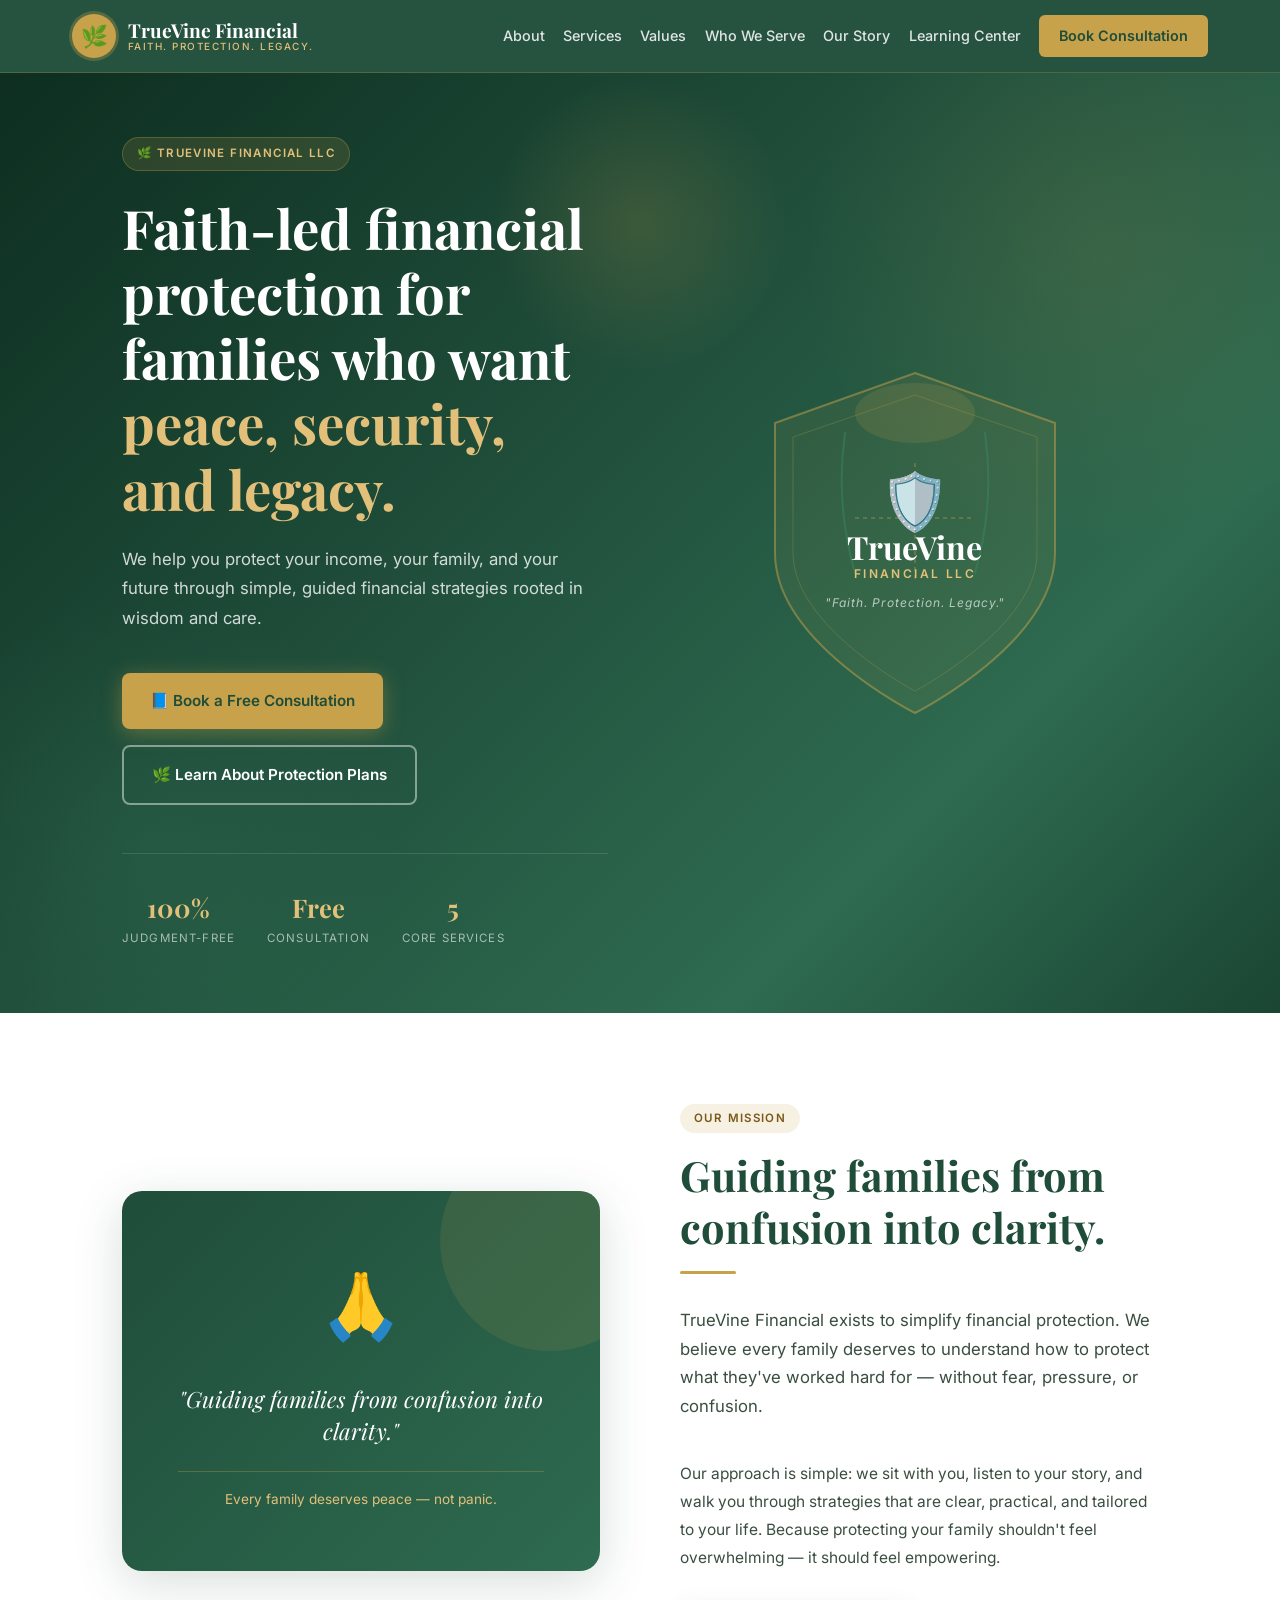
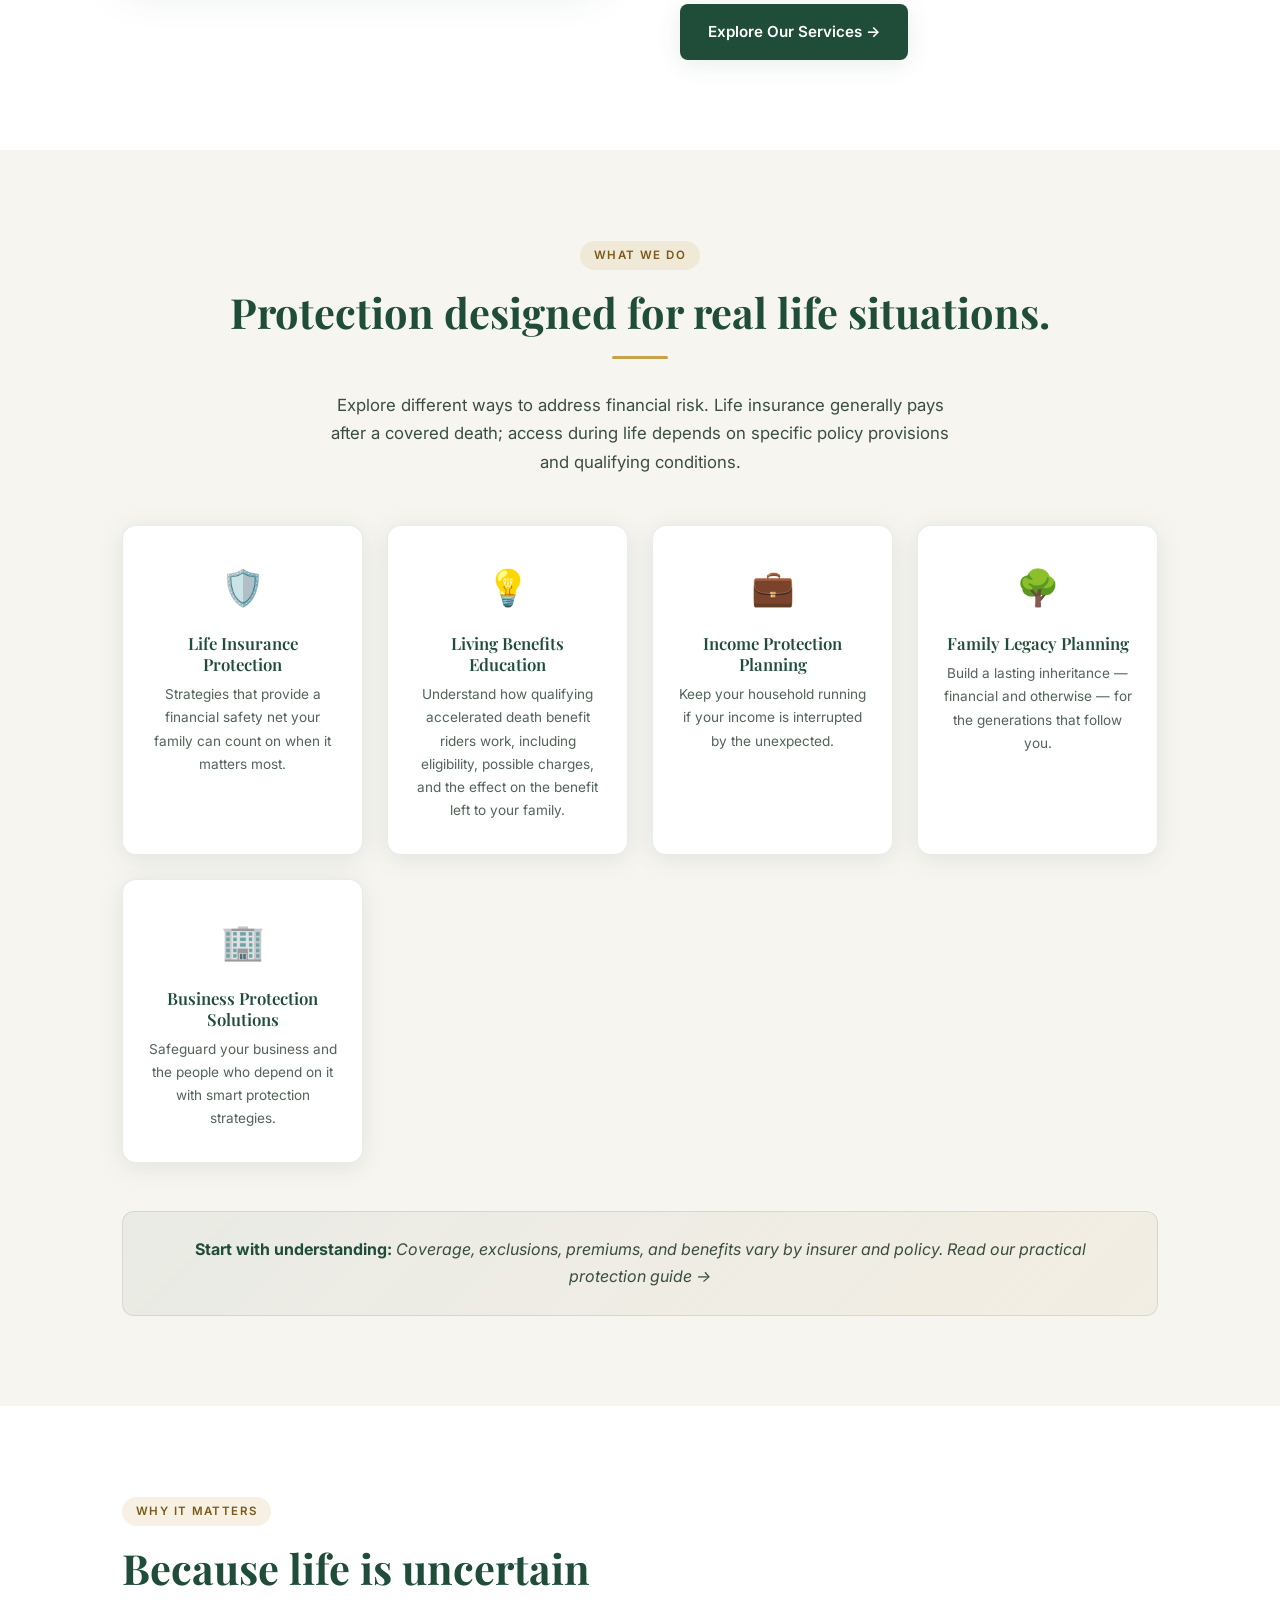
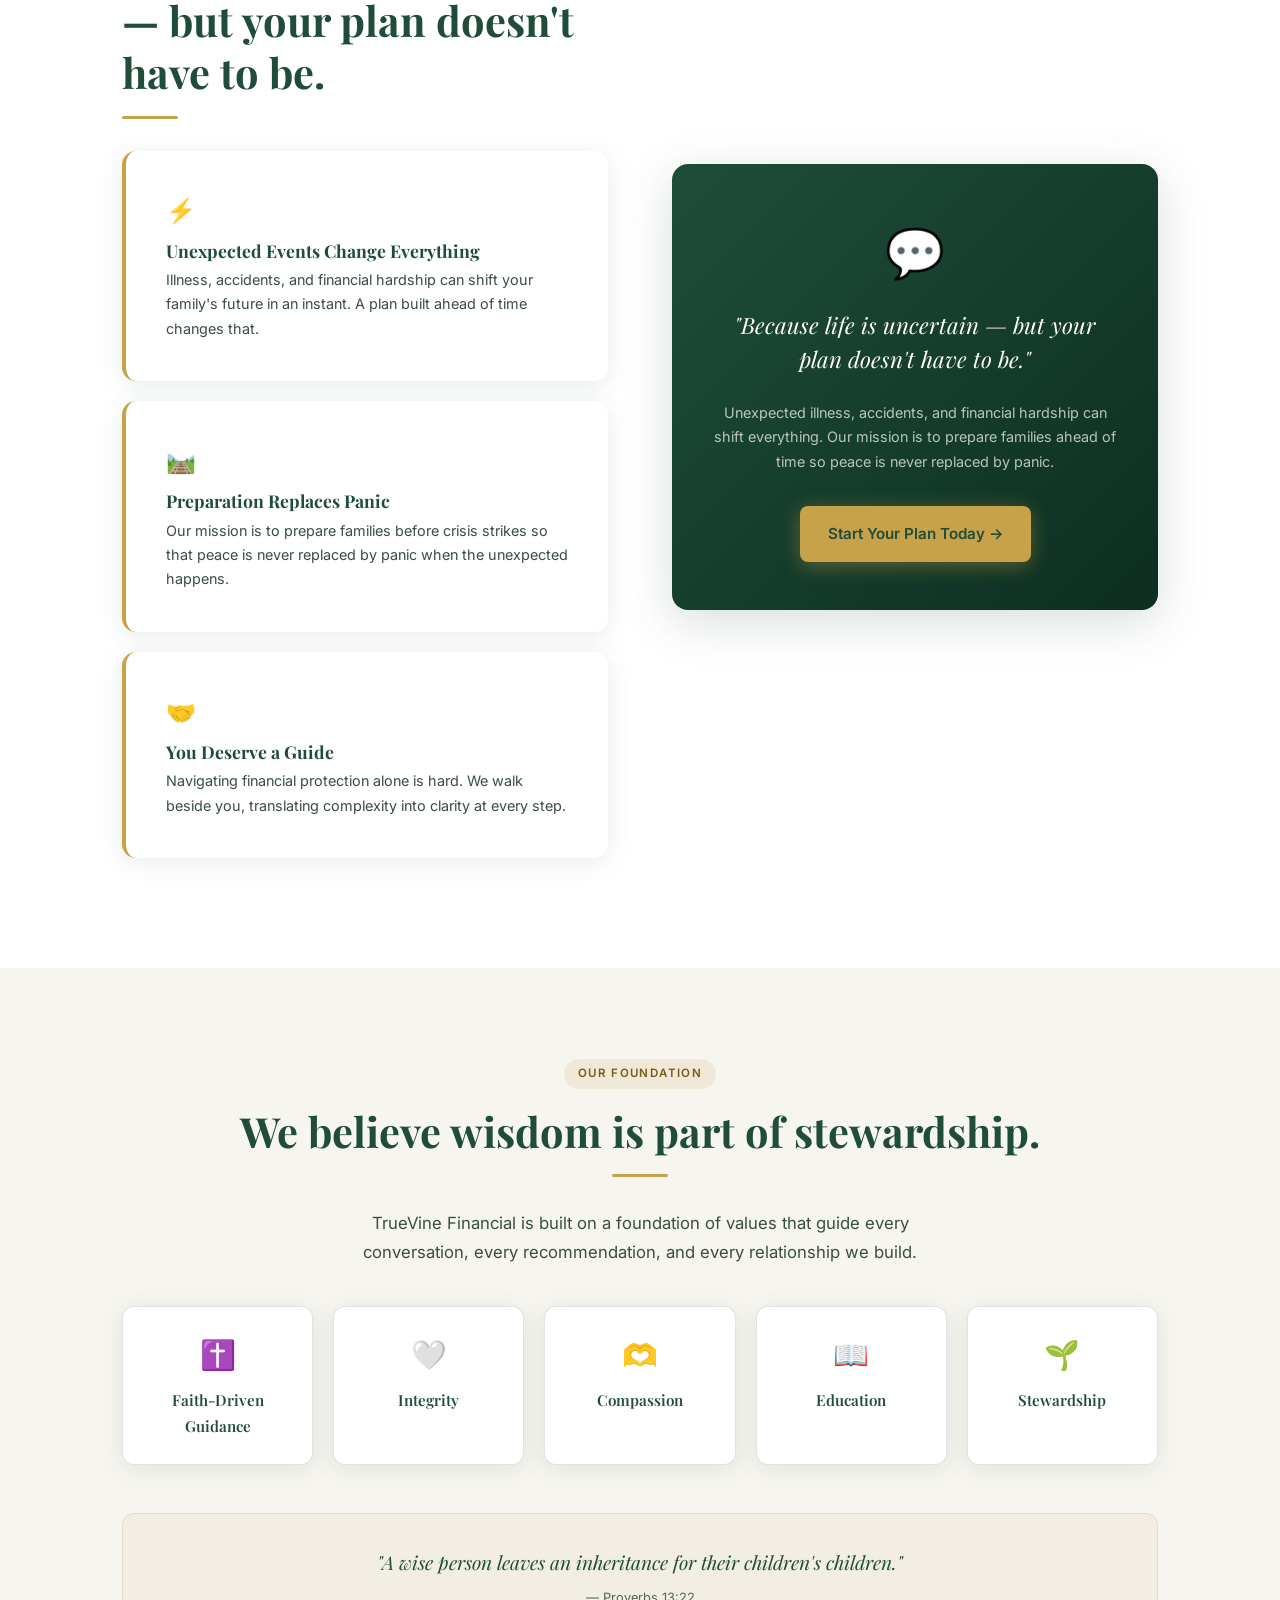
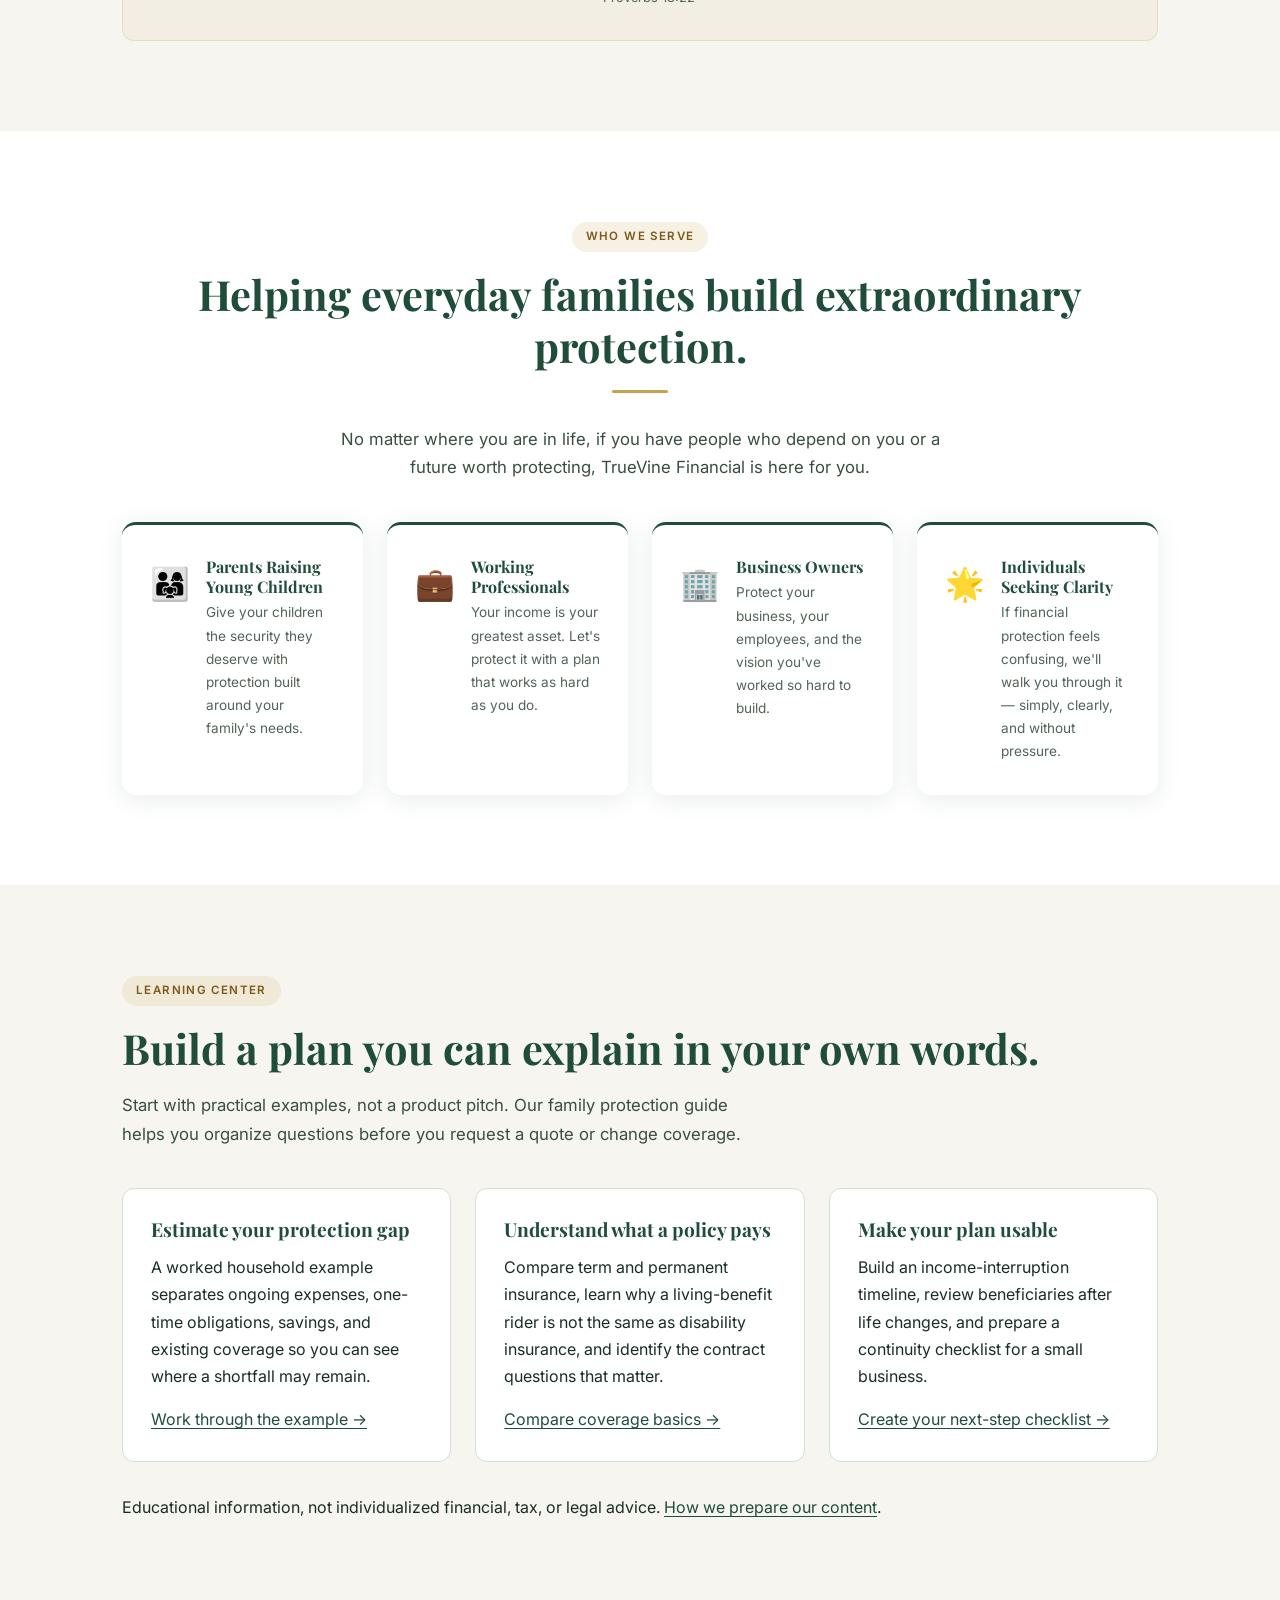
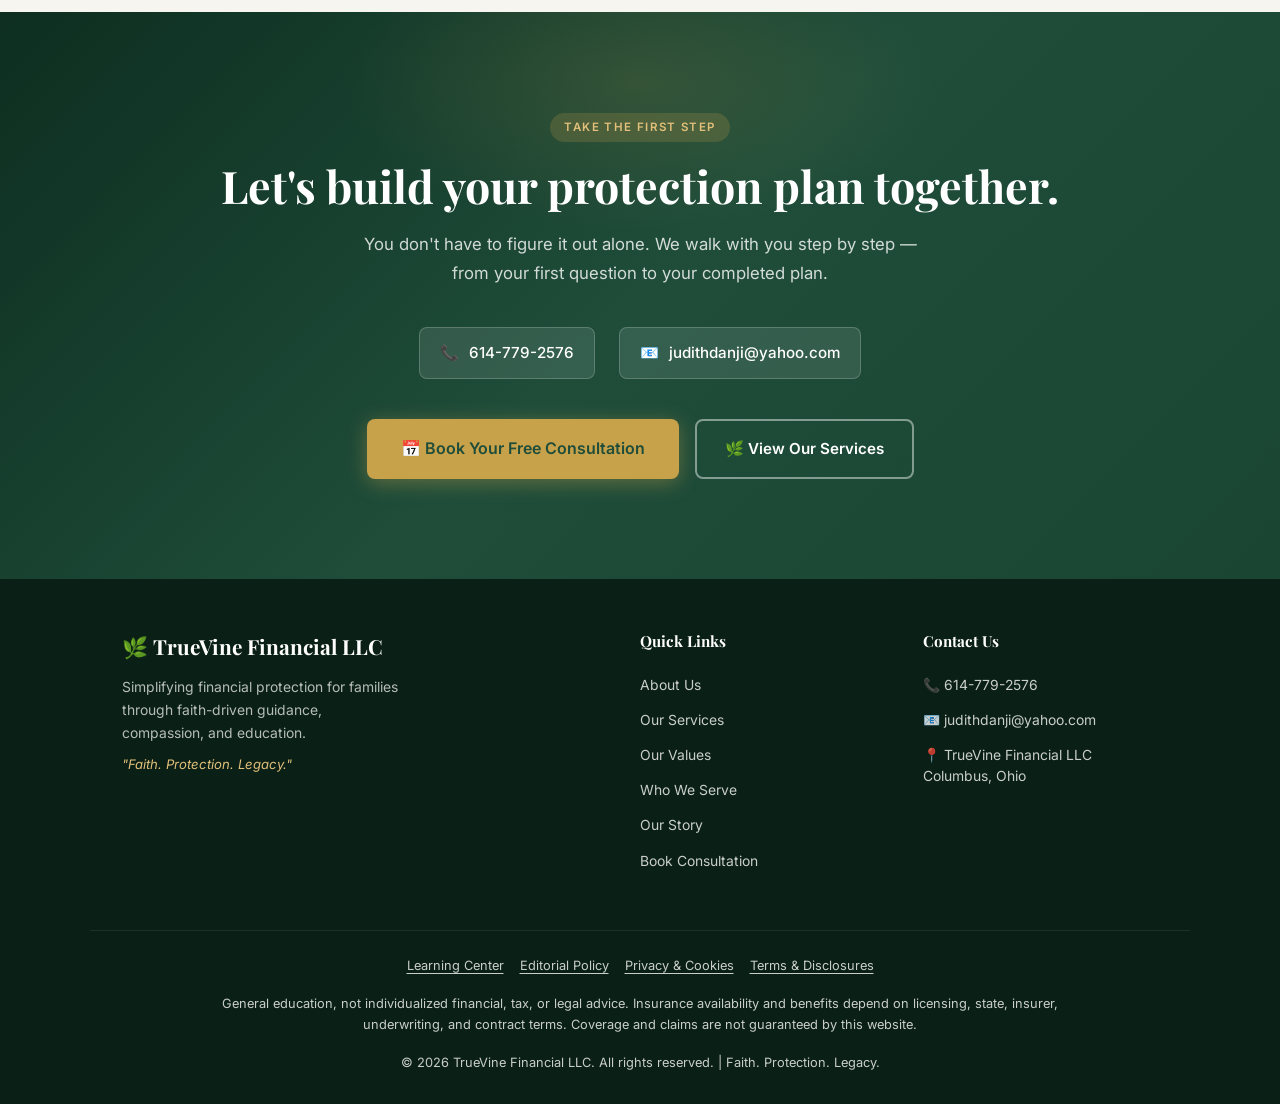
==== commit 962155f1: "resurected website" ====
--- a/index.html
+++ b/index.html
@@ -4,14 +4,52 @@
 <head>
   <meta charset="UTF-8" />
   <meta name="viewport" content="width=device-width, initial-scale=1.0" />
-  <title>TrueVine Financial LLC — Faith. Protection. Legacy.</title>
-  <link
-    href="https://fonts.googleapis.com/css2?family=Playfair+Display:wght@400;600;700&family=Inter:wght@300;400;500;600&display=swap"
+  <title>Family Life Insurance &amp; Protection | TrueVine Financial</title>
+  <meta name="description" content="Explore life insurance, living benefits, income protection, and legacy planning with TrueVine Financial's practical guides and faith-driven family guidance." />
+  <meta name="author" content="TrueVine Financial LLC">
+  <link rel="canonical" href="https://financialpros.brotherfall.com/" />
+  <meta name="robots" content="index,follow" />
+  <meta name="theme-color" content="#1F4D3A" />
+  <meta property="og:type" content="website" />
+  <meta property="og:locale" content="en_US" />
+  <meta property="og:site_name" content="TrueVine Financial LLC" />
+  <meta property="og:title" content="Family Life Insurance &amp; Protection | TrueVine Financial" />
+  <meta property="og:description" content="Understand life insurance, living benefits, income gaps, and family legacy planning with practical guides and faith-driven guidance." />
+  <meta property="og:url" content="https://financialpros.brotherfall.com/" />
+  <meta name="twitter:card" content="summary" />
+  <meta name="twitter:title" content="Family Life Insurance &amp; Protection | TrueVine Financial" />
+  <meta name="twitter:description" content="Practical education for protecting your family, income, and legacy." />
+  <script type="application/ld+json">
+  {
+    "@context": "https://schema.org",
+    "@graph": [
+      {
+        "@type": "Organization",
+        "@id": "https://financialpros.brotherfall.com/#organization",
+        "name": "TrueVine Financial LLC",
+        "url": "https://financialpros.brotherfall.com/",
+        "telephone": "+1-614-779-2576"
+      },
+      {
+        "@type": "WebSite",
+        "@id": "https://financialpros.brotherfall.com/#website",
+        "url": "https://financialpros.brotherfall.com/",
+        "name": "TrueVine Financial LLC",
+        "publisher": {"@id": "https://financialpros.brotherfall.com/#organization"},
+        "inLanguage": "en-US"
+      }
+    ]
+  }
+  </script>
+  <link rel="preconnect" href="https://fonts.googleapis.com" />
+  <link rel="preconnect" href="https://fonts.gstatic.com" crossorigin />
+  <link href="https://fonts.googleapis.com/css2?family=Playfair+Display:wght@400;600;700&amp;family=Inter:wght@300;400;500;600&amp;display=swap"
     rel="stylesheet" />
   <link rel="stylesheet" href="styles.css" />
 </head>
 
 <body>
+  <a class="skip-link" href="#main-content">Skip to content</a>
 
   <!-- ══════════════════════════════════
        NAVBAR
@@ -21,19 +59,20 @@
       <a href="index.html" class="nav-logo" aria-label="TrueVine Financial Home">
         <div class="logo-icon">🌿</div>
         <div class="logo-text">
-          TrueVine Solution
+          TrueVine Financial
           <span>Faith. Protection. Legacy.</span>
         </div>
       </a>
-      <div class="nav-links">
+      <div class="nav-links" id="main-navigation">
         <a href="#welcome">About</a>
         <a href="#services">Services</a>
         <a href="#values">Values</a>
         <a href="#who-we-serve">Who We Serve</a>
         <a href="about.html">Our Story</a>
+        <a href="protection-guide.html">Learning Center</a>
         <a href="contact.html" class="nav-cta">Book Consultation</a>
       </div>
-      <button class="nav-toggle" aria-label="Toggle menu">
+      <button class="nav-toggle" aria-label="Toggle menu" aria-expanded="false" aria-controls="main-navigation">
         <span></span><span></span><span></span>
       </button>
     </div>
@@ -42,6 +81,7 @@
   <!-- ══════════════════════════════════
        HERO
   ══════════════════════════════════ -->
+  <main id="main-content">
   <section class="hero" aria-labelledby="hero-heading">
     <div class="hero-light"></div>
     <div class="hero-inner container">
@@ -149,42 +189,43 @@
       <h2 class="section-title" id="services-heading">Protection designed for real life situations.</h2>
       <div class="divider"></div>
       <p class="section-sub">
-        Every service we offer is built around one goal: making sure your family is protected
-        while you are alive — not only when you are gone.
+        Explore different ways to address financial risk. Life insurance generally pays after a covered
+        death; access during life depends on specific policy provisions and qualifying conditions.
       </p>
       <div class="services-grid">
         <div class="service-card fade-up">
           <div class="service-icon">🛡️</div>
-          <div class="service-title">Life Insurance Protection</div>
+          <h3 class="service-title">Life Insurance Protection</h3>
           <p class="service-desc">Strategies that provide a financial safety net your family can count on when it
             matters most.</p>
         </div>
         <div class="service-card fade-up">
           <div class="service-icon">💡</div>
-          <div class="service-title">Living Benefits Education</div>
-          <p class="service-desc">Learn how to access your benefits while you're still living — for illness, injury, or
-            hardship.</p>
+          <h3 class="service-title">Living Benefits Education</h3>
+          <p class="service-desc">Understand how qualifying accelerated death benefit riders work, including eligibility,
+            possible charges, and the effect on the benefit left to your family.</p>
         </div>
         <div class="service-card fade-up">
           <div class="service-icon">💼</div>
-          <div class="service-title">Income Protection Planning</div>
+          <h3 class="service-title">Income Protection Planning</h3>
           <p class="service-desc">Keep your household running if your income is interrupted by the unexpected.</p>
         </div>
         <div class="service-card fade-up">
           <div class="service-icon">🌳</div>
-          <div class="service-title">Family Legacy Planning</div>
+          <h3 class="service-title">Family Legacy Planning</h3>
           <p class="service-desc">Build a lasting inheritance — financial and otherwise — for the generations that
             follow you.</p>
         </div>
         <div class="service-card fade-up">
           <div class="service-icon">🏢</div>
-          <div class="service-title">Business Protection Solutions</div>
+          <h3 class="service-title">Business Protection Solutions</h3>
           <p class="service-desc">Safeguard your business and the people who depend on it with smart protection
             strategies.</p>
         </div>
       </div>
       <div class="services-goal fade-up">
-        👉 <strong>Our goal:</strong> Make families feel safe while they are alive — not only when they are gone.
+        <strong>Start with understanding:</strong> Coverage, exclusions, premiums, and benefits vary by insurer and policy.
+        <a href="protection-guide.html">Read our practical protection guide →</a>
       </div>
     </div>
   </section>
@@ -201,19 +242,19 @@
           <div class="divider"></div>
           <div class="why-card fade-up">
             <div class="why-card-icon">⚡</div>
-            <h4>Unexpected Events Change Everything</h4>
+            <h3>Unexpected Events Change Everything</h3>
             <p>Illness, accidents, and financial hardship can shift your family's future in an instant. A plan built
               ahead of time changes that.</p>
           </div>
           <div class="why-card fade-up">
             <div class="why-card-icon">🛤️</div>
-            <h4>Preparation Replaces Panic</h4>
+            <h3>Preparation Replaces Panic</h3>
             <p>Our mission is to prepare families before crisis strikes so that peace is never replaced by panic when
               the unexpected happens.</p>
           </div>
           <div class="why-card fade-up">
             <div class="why-card-icon">🤝</div>
-            <h4>You Deserve a Guide</h4>
+            <h3>You Deserve a Guide</h3>
             <p>Navigating financial protection alone is hard. We walk beside you, translating complexity into clarity at
               every step.</p>
           </div>
@@ -292,28 +333,28 @@
         <div class="serve-card fade-up">
           <div class="sc-icon">👨‍👩‍👧</div>
           <div>
-            <h4>Parents Raising Young Children</h4>
+            <h3>Parents Raising Young Children</h3>
             <p>Give your children the security they deserve with protection built around your family's needs.</p>
           </div>
         </div>
         <div class="serve-card fade-up">
           <div class="sc-icon">💼</div>
           <div>
-            <h4>Working Professionals</h4>
+            <h3>Working Professionals</h3>
             <p>Your income is your greatest asset. Let's protect it with a plan that works as hard as you do.</p>
           </div>
         </div>
         <div class="serve-card fade-up">
           <div class="sc-icon">🏢</div>
           <div>
-            <h4>Business Owners</h4>
+            <h3>Business Owners</h3>
             <p>Protect your business, your employees, and the vision you've worked so hard to build.</p>
           </div>
         </div>
         <div class="serve-card fade-up">
           <div class="sc-icon">🌟</div>
           <div>
-            <h4>Individuals Seeking Clarity</h4>
+            <h3>Individuals Seeking Clarity</h3>
             <p>If financial protection feels confusing, we'll walk you through it — simply, clearly, and without
               pressure.</p>
           </div>
@@ -322,9 +363,37 @@
     </div>
   </section>
 
-  <!-- ══════════════════════════════════
-       SECTION 6: CALL TO ACTION
-  ══════════════════════════════════ -->
+  <section class="section section-alt education" id="learning" aria-labelledby="learning-heading">
+    <div class="container">
+      <div class="tag">Learning Center</div>
+      <h2 class="section-title" id="learning-heading">Build a plan you can explain in your own words.</h2>
+      <p class="section-sub">Start with practical examples, not a product pitch. Our family protection guide
+        helps you organize questions before you request a quote or change coverage.</p>
+      <div class="guide-grid">
+        <article class="guide-card">
+          <h3>Estimate your protection gap</h3>
+          <p>A worked household example separates ongoing expenses, one-time obligations, savings,
+            and existing coverage so you can see where a shortfall may remain.</p>
+          <a href="protection-guide.html#coverage-gap">Work through the example →</a>
+        </article>
+        <article class="guide-card">
+          <h3>Understand what a policy pays</h3>
+          <p>Compare term and permanent insurance, learn why a living-benefit rider is not the same
+            as disability insurance, and identify the contract questions that matter.</p>
+          <a href="protection-guide.html#life-insurance">Compare coverage basics →</a>
+        </article>
+        <article class="guide-card">
+          <h3>Make your plan usable</h3>
+          <p>Build an income-interruption timeline, review beneficiaries after life changes,
+            and prepare a continuity checklist for a small business.</p>
+          <a href="protection-guide.html#income">Create your next-step checklist →</a>
+        </article>
+      </div>
+      <p>Educational information, not individualized financial, tax, or legal advice.
+        <a href="editorial-policy.html">How we prepare our content</a>.</p>
+    </div>
+  </section>
+
   <section class="cta-section" id="contact" aria-labelledby="cta-heading">
     <div class="container" style="position:relative; z-index:2;">
       <div class="tag" style="background:rgba(200,162,74,0.2); color:var(--gold-light);">Take The First Step</div>
@@ -335,7 +404,7 @@
       </p>
       <div class="cta-contacts">
         <div class="cta-contact-item">
-          📞 <a href="tel:6144325242">614-432-5242</a>
+          📞 <a href="tel:+16147792576">614-779-2576</a>
         </div>
         <div class="cta-contact-item">
           📧 <a href="mailto:judithdanji@yahoo.com">judithdanji@yahoo.com</a>
@@ -355,6 +424,7 @@
   <!-- ══════════════════════════════════
        FOOTER
   ══════════════════════════════════ -->
+  </main>
   <footer aria-label="Site footer">
     <div class="footer-inner">
       <div class="footer-brand">
@@ -376,15 +446,24 @@
       <div class="footer-col">
         <h5>Contact Us</h5>
         <ul>
-          <li><a href="tel:6144325242">📞 614-432-5242</a></li>
+          <li><a href="tel:+16147792576">📞 614-779-2576</a></li>
           <li><a href="mailto:judithdanji@yahoo.com">📧 judithdanji@yahoo.com</a></li>
-          <li style="font-size:0.87rem; color:rgba(255,255,255,0.4); margin-top:0.75rem; line-height:1.5;">
+          <li style="font-size:0.87rem; color:rgba(255,255,255,0.78); margin-top:0.75rem; line-height:1.5;">
             📍 TrueVine Financial LLC<br />Columbus, Ohio
           </li>
         </ul>
       </div>
     </div>
     <div class="footer-bottom">
+      <nav class="footer-policy" aria-label="Resources and policies">
+        <a href="protection-guide.html">Learning Center</a>
+        <a href="editorial-policy.html">Editorial Policy</a>
+        <a href="privacy.html">Privacy &amp; Cookies</a>
+        <a href="terms.html">Terms &amp; Disclosures</a>
+      </nav>
+      <p class="footer-disclaimer">General education, not individualized financial, tax, or legal advice.
+        Insurance availability and benefits depend on licensing, state, insurer, underwriting, and contract terms.
+        Coverage and claims are not guaranteed by this website.</p>
       <p>© 2026 TrueVine Financial LLC. All rights reserved. | Faith. Protection. Legacy.</p>
     </div>
   </footer>
@@ -392,53 +471,7 @@
   <!-- ══════════════════════════════════
        SCROLL ANIMATIONS
   ══════════════════════════════════ -->
-  <script>
-    // Intersection Observer for fade-up animations
-    const observer = new IntersectionObserver((entries) => {
-      entries.forEach(entry => {
-        if (entry.isIntersecting) {
-          entry.target.classList.add('visible');
-        }
-      });
-    }, { threshold: 0.12 });
-
-    document.querySelectorAll('.fade-up').forEach(el => observer.observe(el));
-
-    // Stagger service cards
-    document.querySelectorAll('.service-card').forEach((card, i) => {
-      card.style.transitionDelay = `${i * 0.08}s`;
-    });
-
-    // Mobile nav toggle
-    const toggle = document.querySelector('.nav-toggle');
-    const links = document.querySelector('.nav-links');
-    if (toggle && links) {
-      toggle.addEventListener('click', () => {
-        links.style.display = links.style.display === 'flex' ? 'none' : 'flex';
-        links.style.flexDirection = 'column';
-        links.style.position = 'absolute';
-        links.style.top = '72px';
-        links.style.left = '0'; links.style.right = '0';
-        links.style.background = 'rgba(31,77,58,0.98)';
-        links.style.padding = '1.5rem 2rem';
-        links.style.gap = '1.25rem';
-        links.style.zIndex = '998';
-      });
-    }
-
-    // Active nav link highlighting
-    const sections = document.querySelectorAll('section[id]');
-    const navLinks = document.querySelectorAll('.nav-links a');
-    window.addEventListener('scroll', () => {
-      let current = '';
-      sections.forEach(sec => {
-        if (window.scrollY >= sec.offsetTop - 120) current = sec.id;
-      });
-      navLinks.forEach(a => {
-        a.style.color = a.getAttribute('href') === `#${current}` ? 'var(--gold-light)' : '';
-      });
-    });
-  </script>
+  <script src="site.js" defer></script>
 </body>
 
 </html>
--- a/styles.css
+++ b/styles.css
@@ -10,7 +10,7 @@
   --off-white:   #F7F5F0;
   --text-dark:   #1A2E23;
   --text-mid:    #3A4E40;
-  --text-light:  #6B7F72;
+  --text-light:  #526558;
   --shadow:      0 4px 24px rgba(31,77,58,0.10);
   --shadow-lg:   0 12px 48px rgba(31,77,58,0.18);
 }
@@ -315,7 +315,7 @@
   margin-bottom: 1.25rem;
 }
 .why-card-icon { font-size: 1.5rem; margin-bottom: 0.5rem; }
-.why-card h4 { font-family: 'Playfair Display', serif; font-size: 1.1rem; color: var(--green); margin-bottom: 0.4rem; }
+.why-card h3 { font-family: 'Playfair Display', serif; font-size: 1.1rem; color: var(--green); margin-bottom: 0.4rem; }
 .why-card p { font-size: 0.9rem; color: var(--text-mid); }
 .why-quote-box {
   background: linear-gradient(135deg, var(--green), #0D2E20);
@@ -373,7 +373,7 @@
 }
 .serve-card:hover { transform: translateY(-5px); box-shadow: var(--shadow-lg); border-color: var(--gold); }
 .serve-card .sc-icon { font-size: 2rem; flex-shrink: 0; }
-.serve-card h4 { font-family: 'Playfair Display', serif; font-size: 1rem; color: var(--green); margin-bottom: 0.3rem; }
+.serve-card h3 { font-family: 'Playfair Display', serif; font-size: 1rem; color: var(--green); margin-bottom: 0.3rem; }
 .serve-card p { font-size: 0.85rem; color: var(--text-light); }
 
 /* ── CTA ── */
@@ -440,16 +440,82 @@
 }
 @media (max-width: 600px) {
   .section { padding: 60px 0; }
-  .nav-links { display: none; }
-  .nav-toggle { display: block; }
   .footer-inner { grid-template-columns: 1fr; }
   .why-grid .why-quote-box { margin-top: 0; }
   .hero h1 { font-size: 1.9rem; }
 }
 
 /* ── Scroll animations ── */
-.fade-up {
-  opacity: 0; transform: translateY(28px);
-  transition: opacity 0.6s ease, transform 0.6s ease;
-}
-.fade-up.visible { opacity: 1; transform: translateY(0); }
+.fade-up { opacity: 1; transform: none; }
+
+/* Shared navigation and reading layouts */
+:focus-visible { outline: 3px solid #9C701B; outline-offset: 4px; }
+[id] { scroll-margin-top: 90px; }
+.skip-link {
+  position: fixed; top: 8px; left: 8px; z-index: 1000;
+  padding: 10px 16px; background: white; color: var(--green);
+  transform: translateY(-150%);
+}
+.skip-link:focus { transform: translateY(0); }
+.nav-links { gap: 1.15rem; }
+.nav-links a[aria-current="page"] { color: var(--gold-light); }
+.tag { color: #7B5919; }
+.hero .tag, .cta-section .tag { color: var(--gold-light); }
+.footer-bottom, .footer-col ul li a { color: rgba(255,255,255,0.78); }
+.footer-policy { display: flex; justify-content: center; flex-wrap: wrap; gap: 1rem; margin-bottom: 1rem; }
+.footer-policy a { text-decoration: underline; text-underline-offset: 3px; }
+.footer-disclaimer { max-width: 850px; margin: 1rem auto; line-height: 1.7; }
+.page-banner { background: var(--green); color: white; padding: 70px 0; }
+.page-banner h1 { font-size: clamp(2rem, 4vw, 3rem); max-width: 850px; margin: 1rem 0; }
+.page-banner p { max-width: 740px; color: rgba(255,255,255,0.88); }
+.breadcrumb { font-size: 0.9rem; }
+.breadcrumb a { text-decoration: underline; }
+.reading { max-width: 820px; padding-top: 3rem; padding-bottom: 4rem; }
+.reading h2 { font-size: 1.7rem; color: var(--green); margin: 2.5rem 0 1rem; }
+.reading h3 { font-size: 1.2rem; color: var(--green); margin: 1.75rem 0 0.75rem; }
+.reading p, .reading ul, .reading ol { margin-bottom: 1.25rem; }
+.reading ul, .reading ol { padding-left: 1.5rem; }
+.reading li { margin-bottom: 0.6rem; }
+.reading a, .education a:not(.btn) { color: var(--green); text-decoration: underline; text-underline-offset: 3px; }
+.note { padding: 1.5rem; border-left: 4px solid var(--gold); background: var(--off-white); margin: 1.5rem 0; }
+.guide-grid { display: grid; grid-template-columns: repeat(3, 1fr); gap: 1.5rem; margin: 2rem 0; }
+.guide-card { border: 1px solid #D3DDD6; padding: 1.75rem; border-radius: 12px; background: white; }
+.guide-card h3 { color: var(--green); font-size: 1.2rem; margin-bottom: 0.8rem; }
+.guide-card p { margin-bottom: 1rem; }
+.table-scroll { overflow-x: auto; margin: 1.5rem 0; }
+table { width: 100%; border-collapse: collapse; text-align: left; font-size: 0.95rem; }
+caption { text-align: left; font-weight: 600; margin-bottom: 0.75rem; }
+th, td { padding: 0.85rem; border: 1px solid #CDD8D0; vertical-align: top; }
+th { background: var(--off-white); }
+details { border-bottom: 1px solid #CDD8D0; padding: 1rem 0; }
+summary { font-weight: 600; cursor: pointer; color: var(--green); }
+details p { margin-top: 0.75rem; }
+.contact-options { display: grid; gap: 1rem; margin: 1.5rem 0; }
+.contact-options a { justify-content: center; overflow-wrap: anywhere; }
+.booking-card { overflow-wrap: anywhere; }
+@media (max-width: 1100px) {
+  .nav-inner { height: auto; min-height: 72px; flex-wrap: wrap; gap: 1rem; padding-top: 0.8rem; padding-bottom: 0.8rem; }
+  .nav-links { display: flex; flex-wrap: wrap; gap: 0.75rem; }
+  .js .nav-inner { height: 72px; flex-wrap: nowrap; padding-top: 0; padding-bottom: 0; }
+  .js .nav-toggle { display: block; }
+  .js .nav-links { display: none; }
+  .js .nav-links.is-open {
+    display: flex; position: absolute; top: 72px; left: 0; right: 0;
+    flex-direction: column; align-items: stretch; background: #1F4D3A;
+    padding: 1.5rem 2rem; gap: 1.25rem;
+    max-height: calc(100dvh - 72px); overflow-y: auto;
+  }
+}
+@media (max-width: 700px) {
+  .guide-grid { grid-template-columns: 1fr; }
+  .container { padding-left: 1.25rem; padding-right: 1.25rem; }
+  .nav-inner { padding: 0 1.25rem; }
+  .hero-inner { padding-left: 1.25rem; padding-right: 1.25rem; }
+  .hero-stats { gap: 1.25rem; }
+  .faith-scripture { padding: 1.5rem; }
+  .booking-card { padding: 1.5rem; }
+}
+@media (prefers-reduced-motion: reduce) {
+  html { scroll-behavior: auto; }
+  *, *::before, *::after { transition: none !important; animation: none !important; }
+}
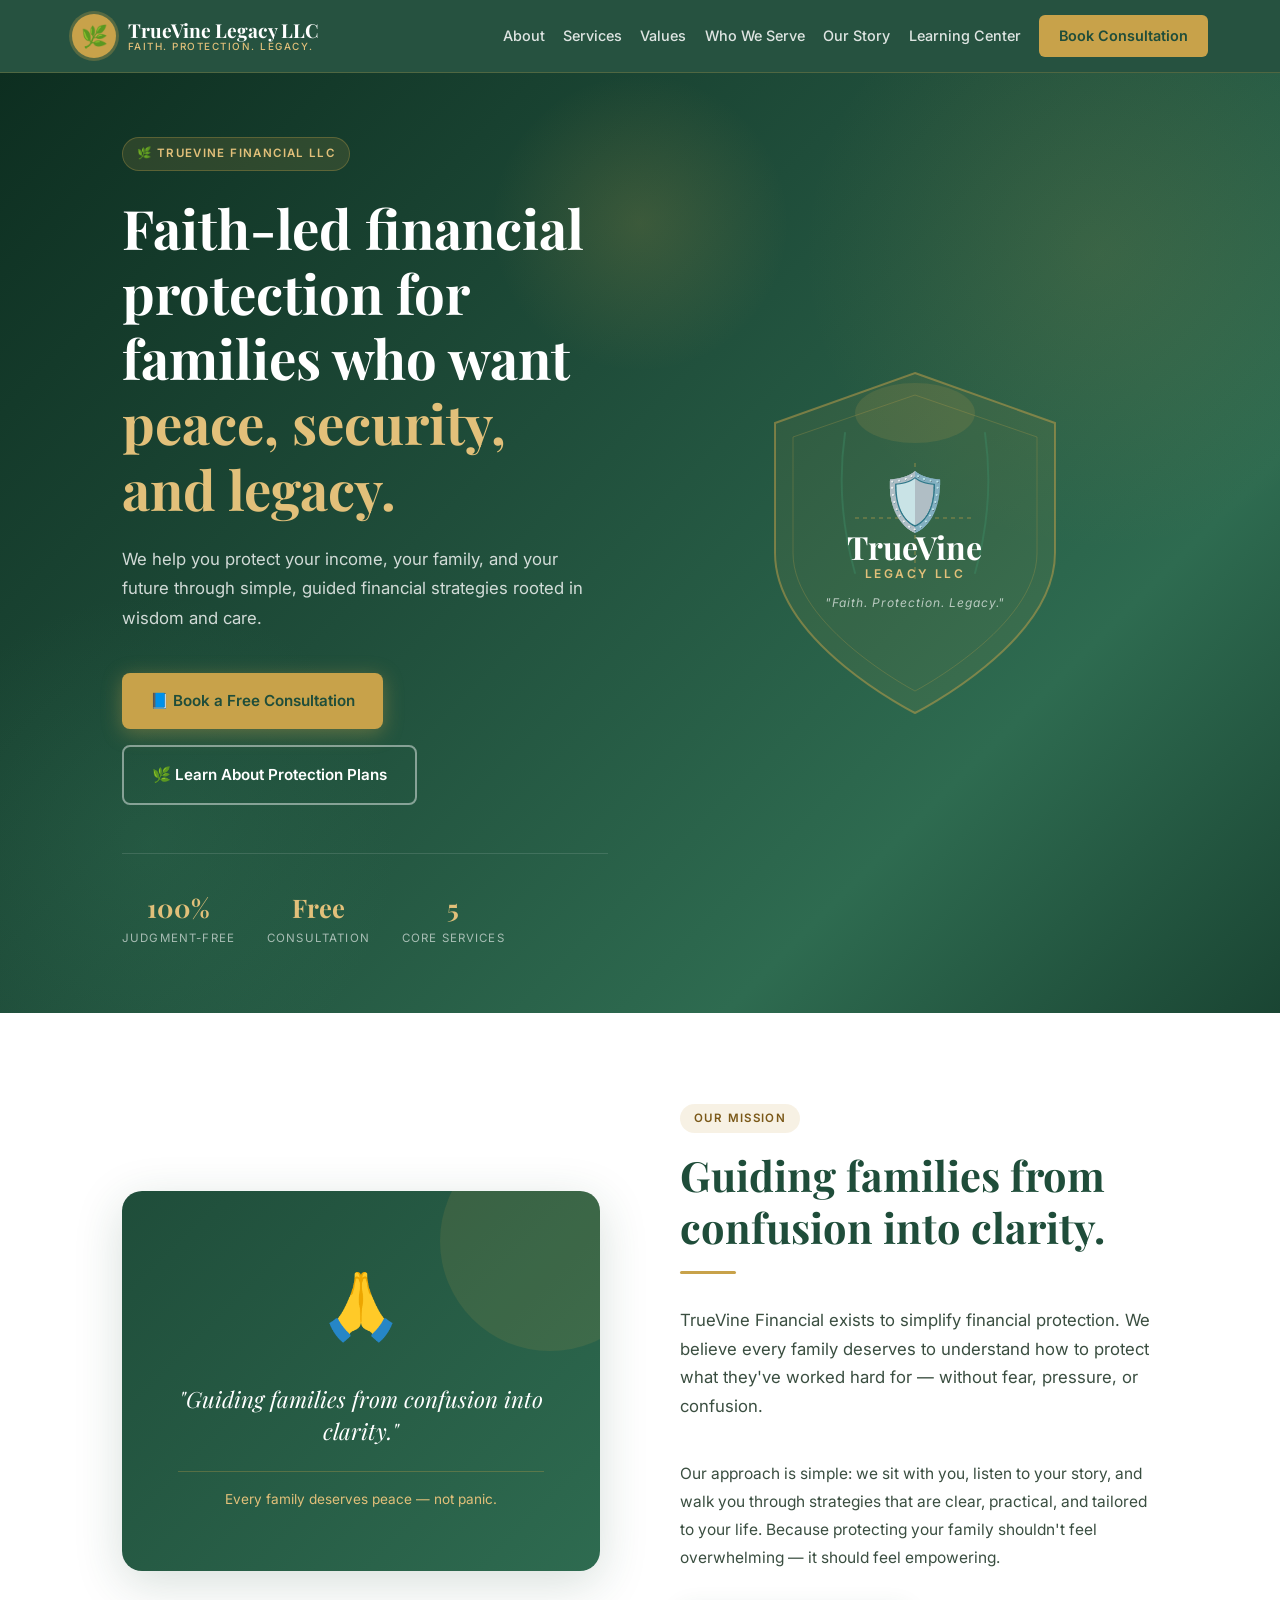
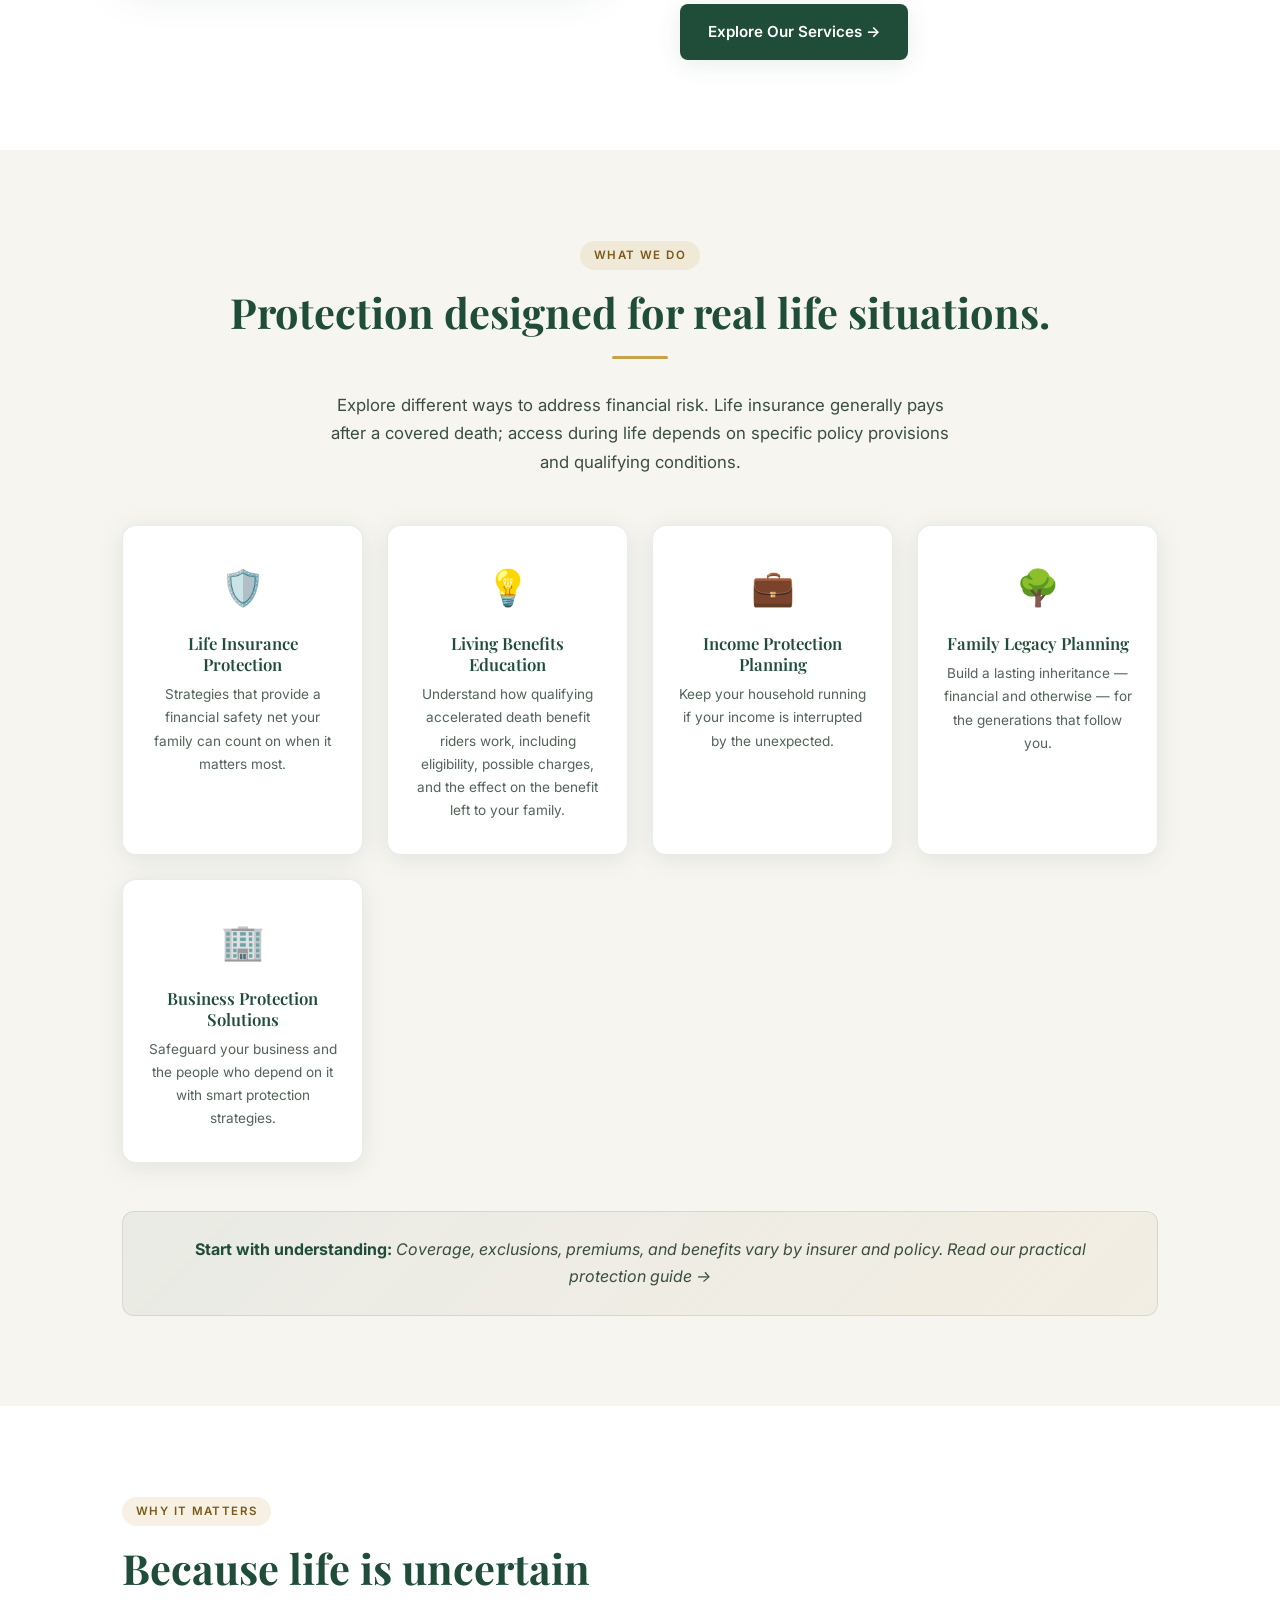
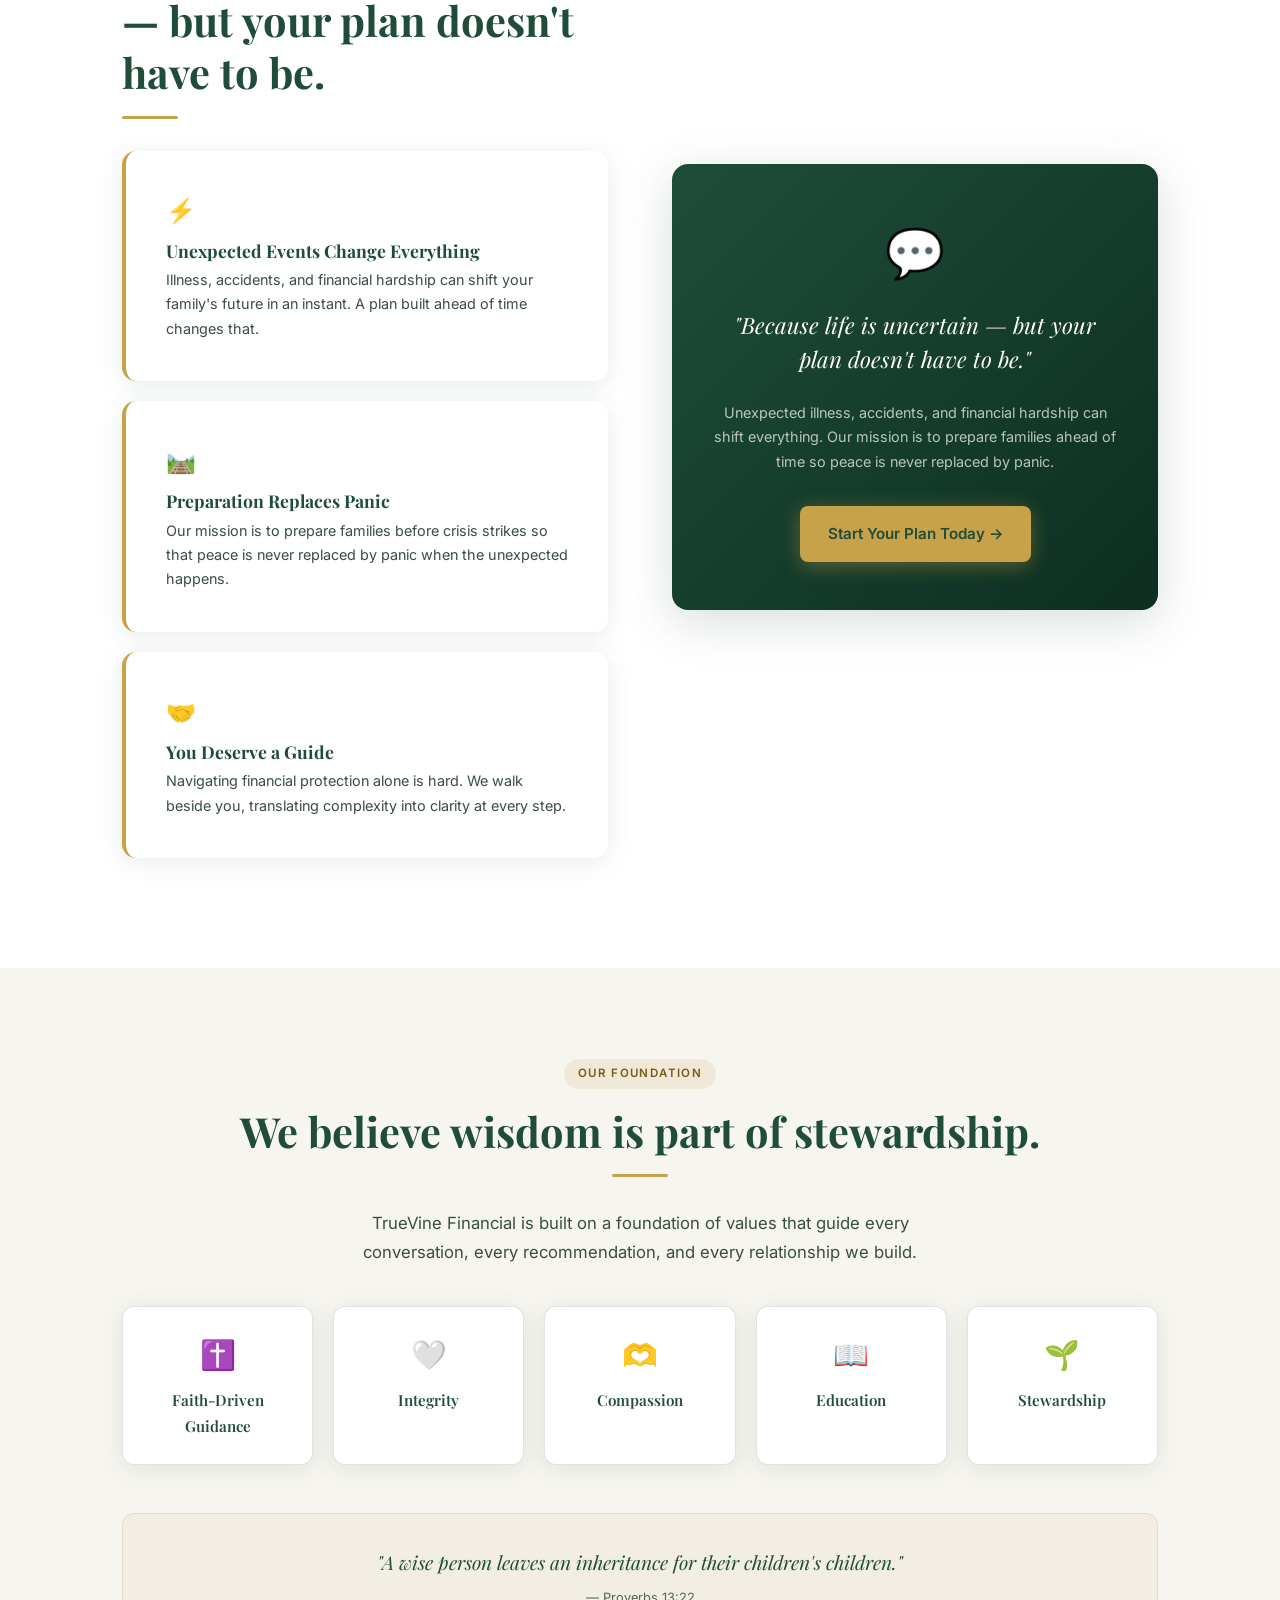
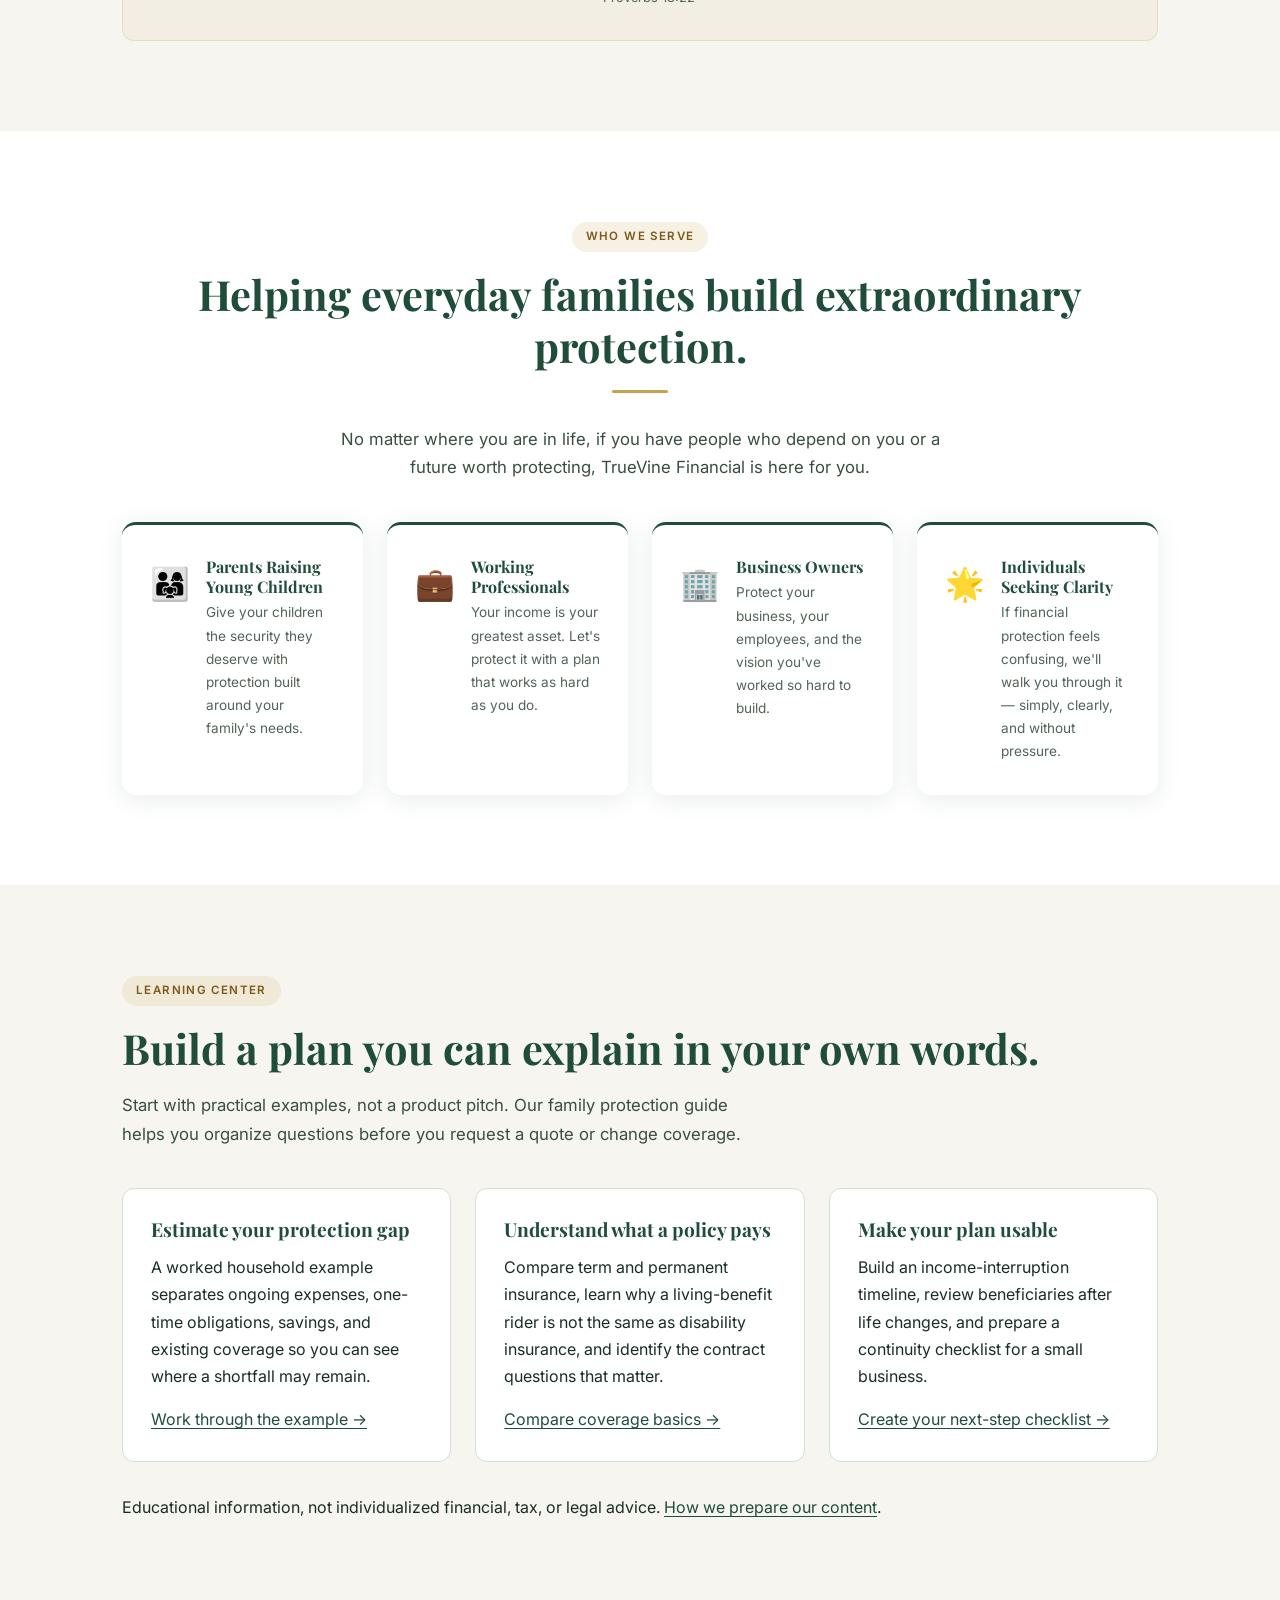
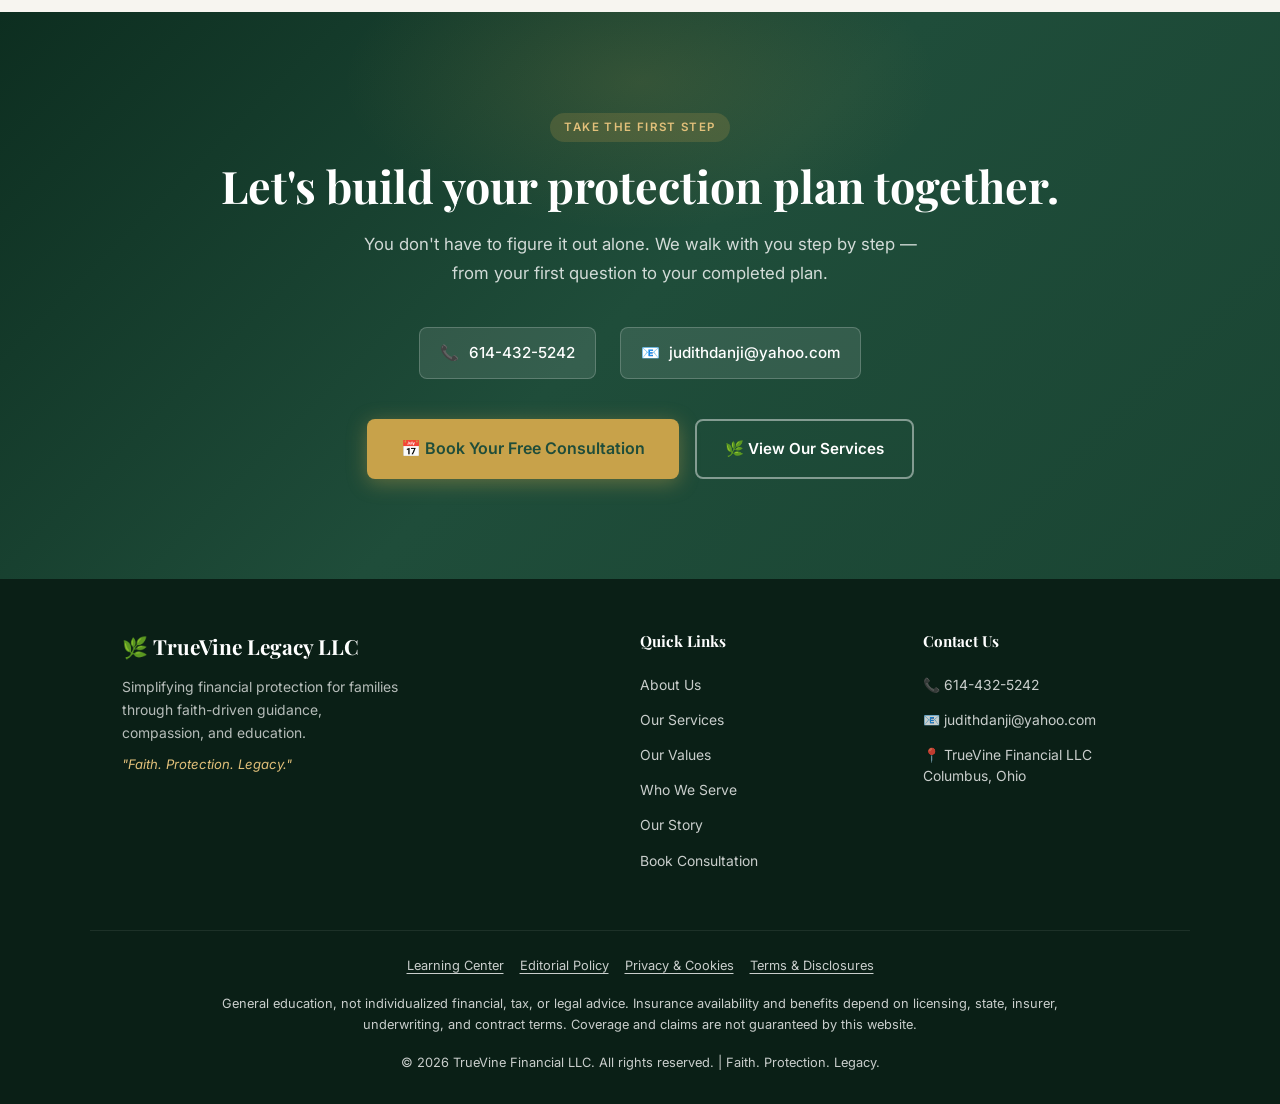
==== commit 0b49c0a9: "updates" ====
--- a/index.html
+++ b/index.html
@@ -28,7 +28,7 @@
         "@id": "https://financialpros.brotherfall.com/#organization",
         "name": "TrueVine Financial LLC",
         "url": "https://financialpros.brotherfall.com/",
-        "telephone": "+1-614-779-2576"
+        "telephone": "+1-614-432-5242"
       },
       {
         "@type": "WebSite",
@@ -56,10 +56,10 @@
   ══════════════════════════════════ -->
   <nav class="navbar" aria-label="Main navigation">
     <div class="nav-inner">
-      <a href="index.html" class="nav-logo" aria-label="TrueVine Financial Home">
+      <a href="index.html" class="nav-logo" aria-label="TrueVine Legacy LLC Home">
         <div class="logo-icon">🌿</div>
         <div class="logo-text">
-          TrueVine Financial
+          TrueVine Legacy LLC
           <span>Faith. Protection. Legacy.</span>
         </div>
       </a>
@@ -140,7 +140,7 @@
           <div class="shield-content">
             <div class="shield-icon">🛡️</div>
             <div class="shield-name">TrueVine</div>
-            <div class="shield-llc">Financial LLC</div>
+            <div class="shield-llc">Legacy LLC</div>
             <div class="shield-tagline">"Faith. Protection. Legacy."</div>
           </div>
         </div>
@@ -404,7 +404,7 @@
       </p>
       <div class="cta-contacts">
         <div class="cta-contact-item">
-          📞 <a href="tel:+16147792576">614-779-2576</a>
+          📞 <a href="tel:+16144325242">614-432-5242</a>
         </div>
         <div class="cta-contact-item">
           📧 <a href="mailto:judithdanji@yahoo.com">judithdanji@yahoo.com</a>
@@ -428,7 +428,7 @@
   <footer aria-label="Site footer">
     <div class="footer-inner">
       <div class="footer-brand">
-        <div class="logo-text">🌿 TrueVine Financial LLC</div>
+        <div class="logo-text">🌿 TrueVine Legacy LLC</div>
         <p>Simplifying financial protection for families through faith-driven guidance, compassion, and education.</p>
         <div class="tagline">"Faith. Protection. Legacy."</div>
       </div>
@@ -446,7 +446,7 @@
       <div class="footer-col">
         <h5>Contact Us</h5>
         <ul>
-          <li><a href="tel:+16147792576">📞 614-779-2576</a></li>
+          <li><a href="tel:+16144325242">📞 614-432-5242</a></li>
           <li><a href="mailto:judithdanji@yahoo.com">📧 judithdanji@yahoo.com</a></li>
           <li style="font-size:0.87rem; color:rgba(255,255,255,0.78); margin-top:0.75rem; line-height:1.5;">
             📍 TrueVine Financial LLC<br />Columbus, Ohio
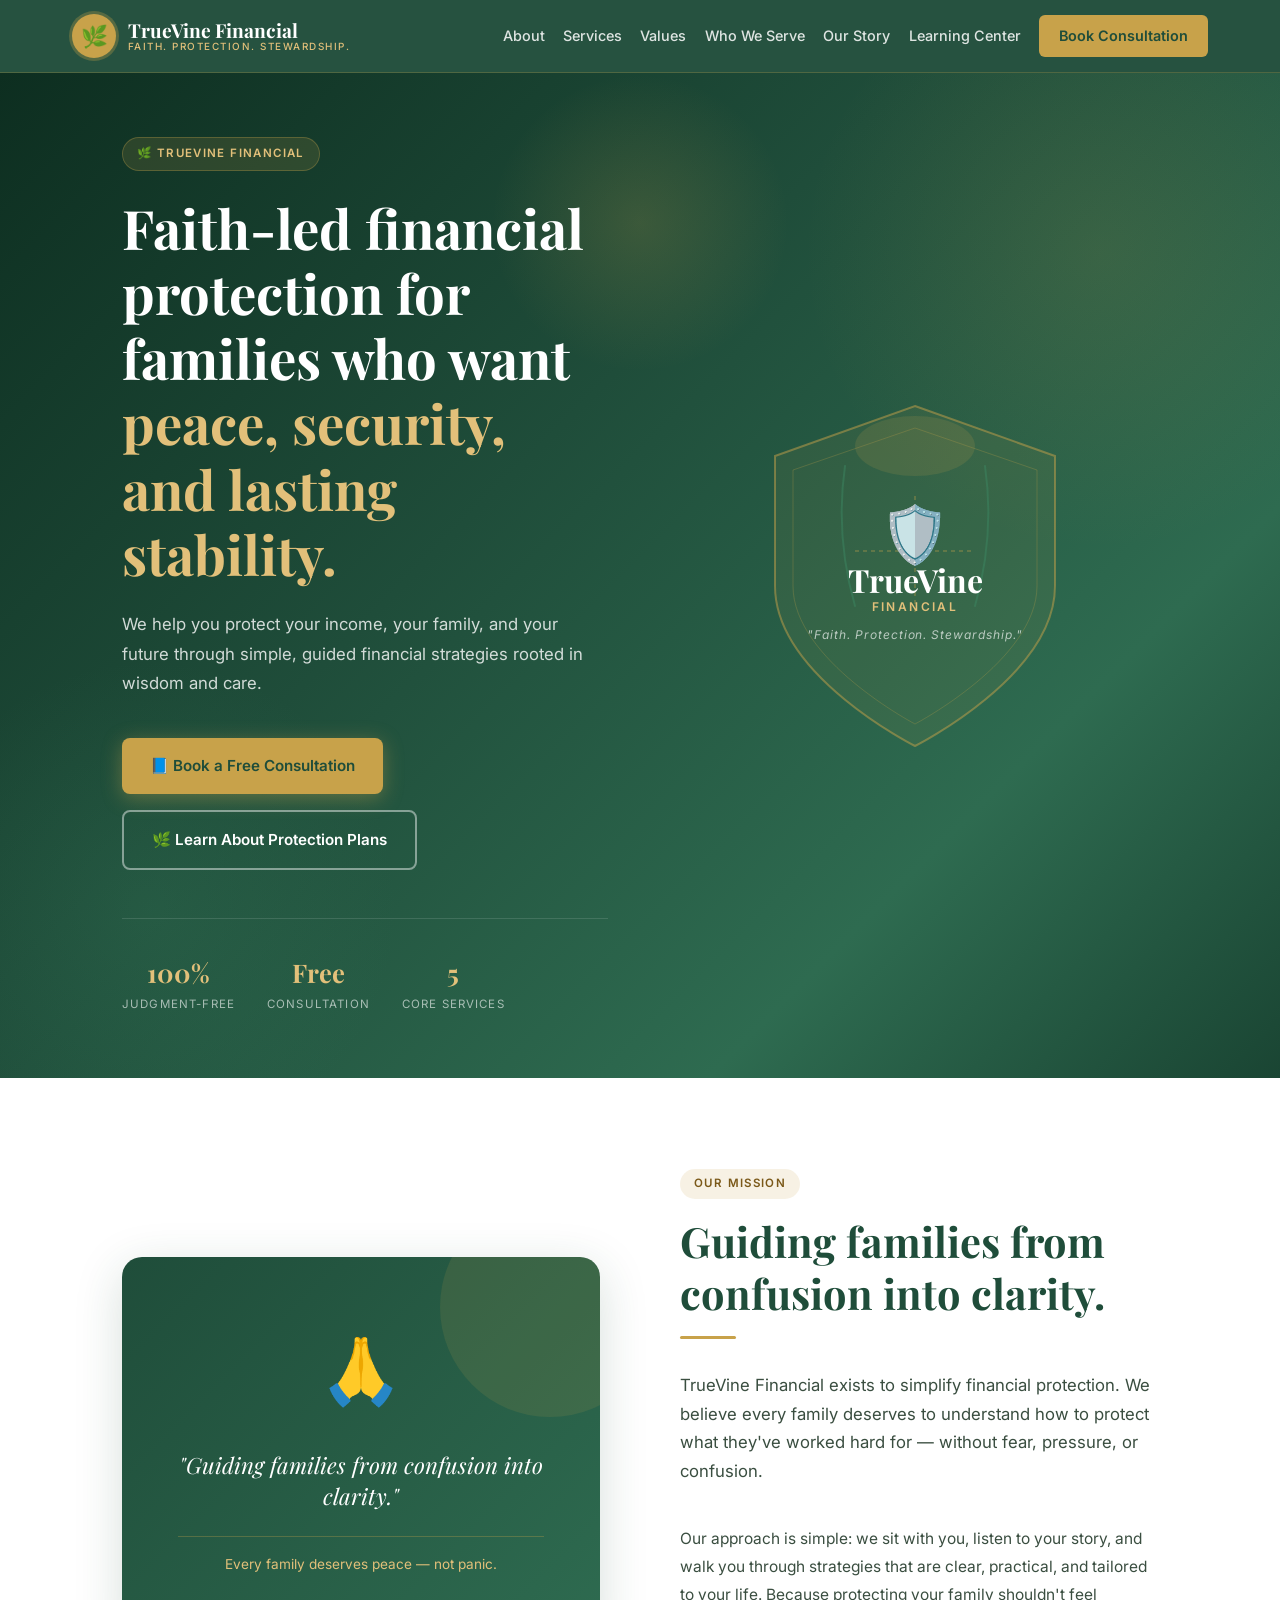
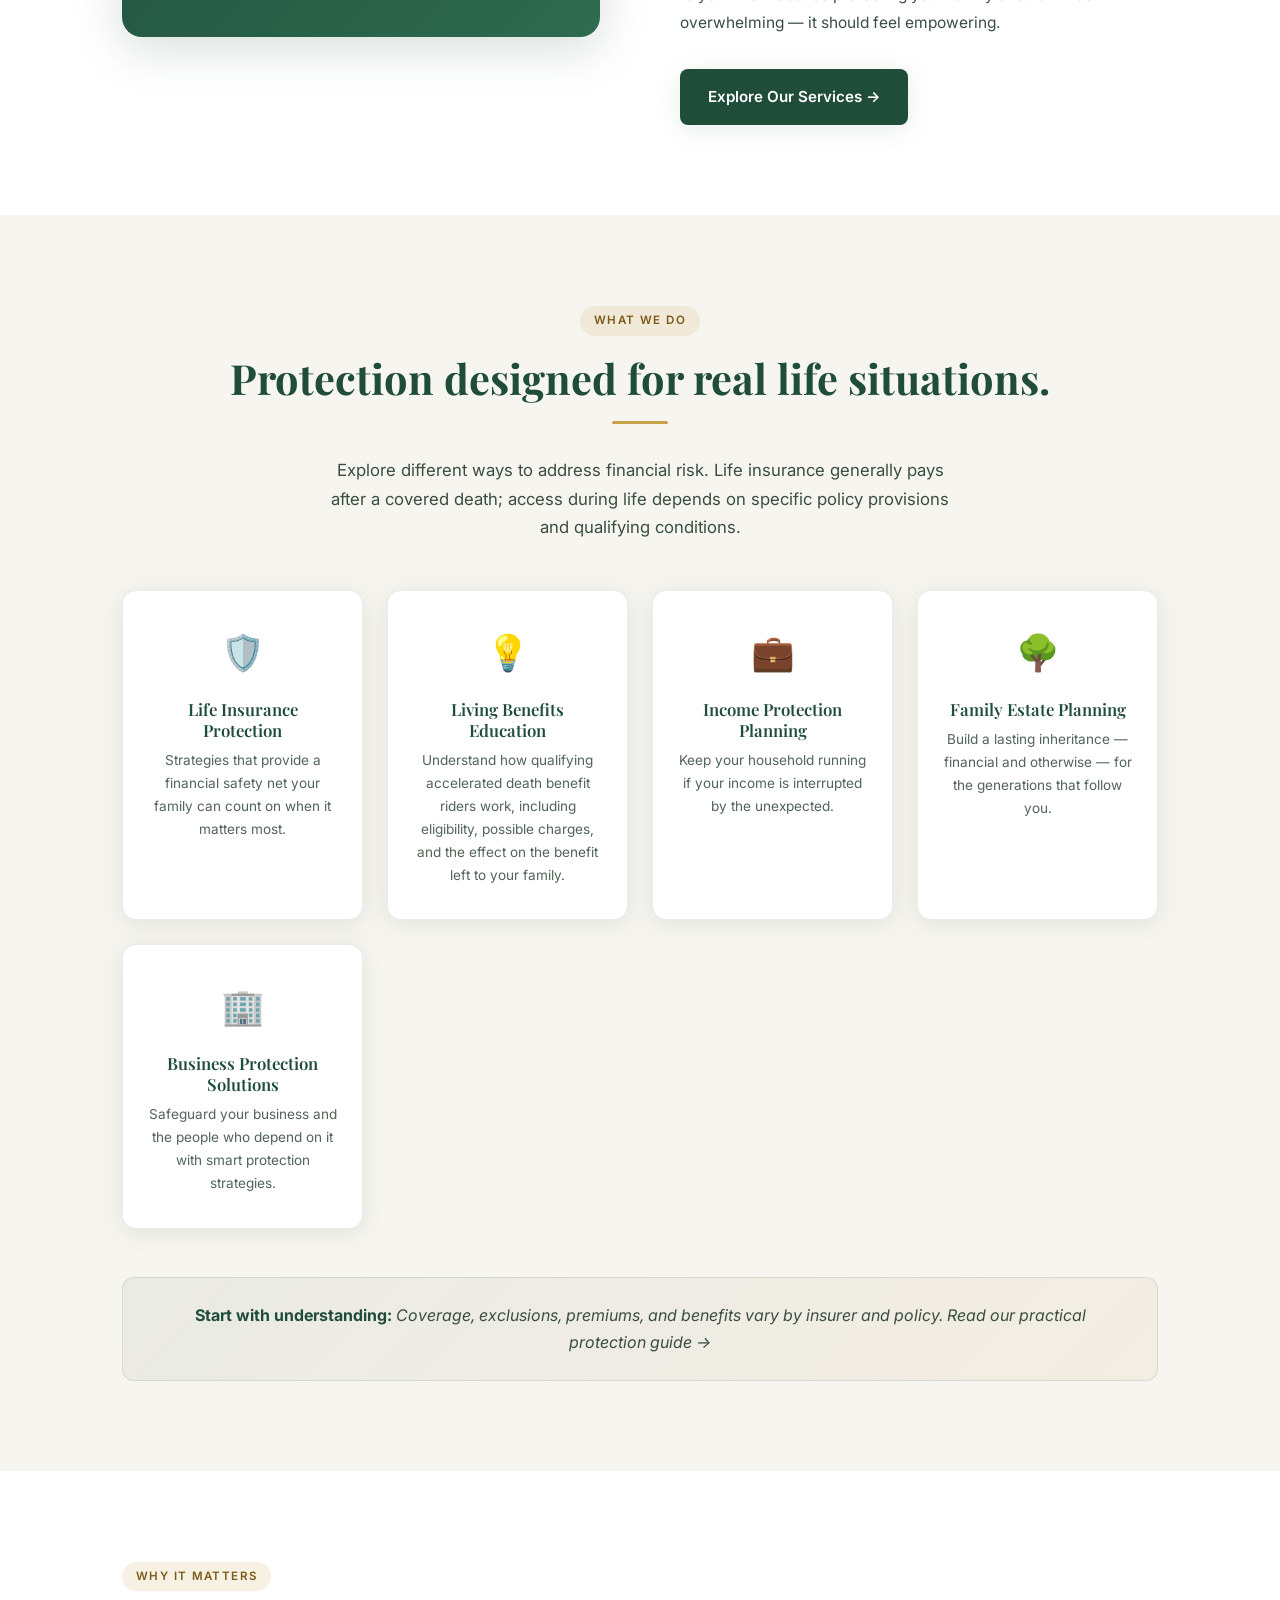
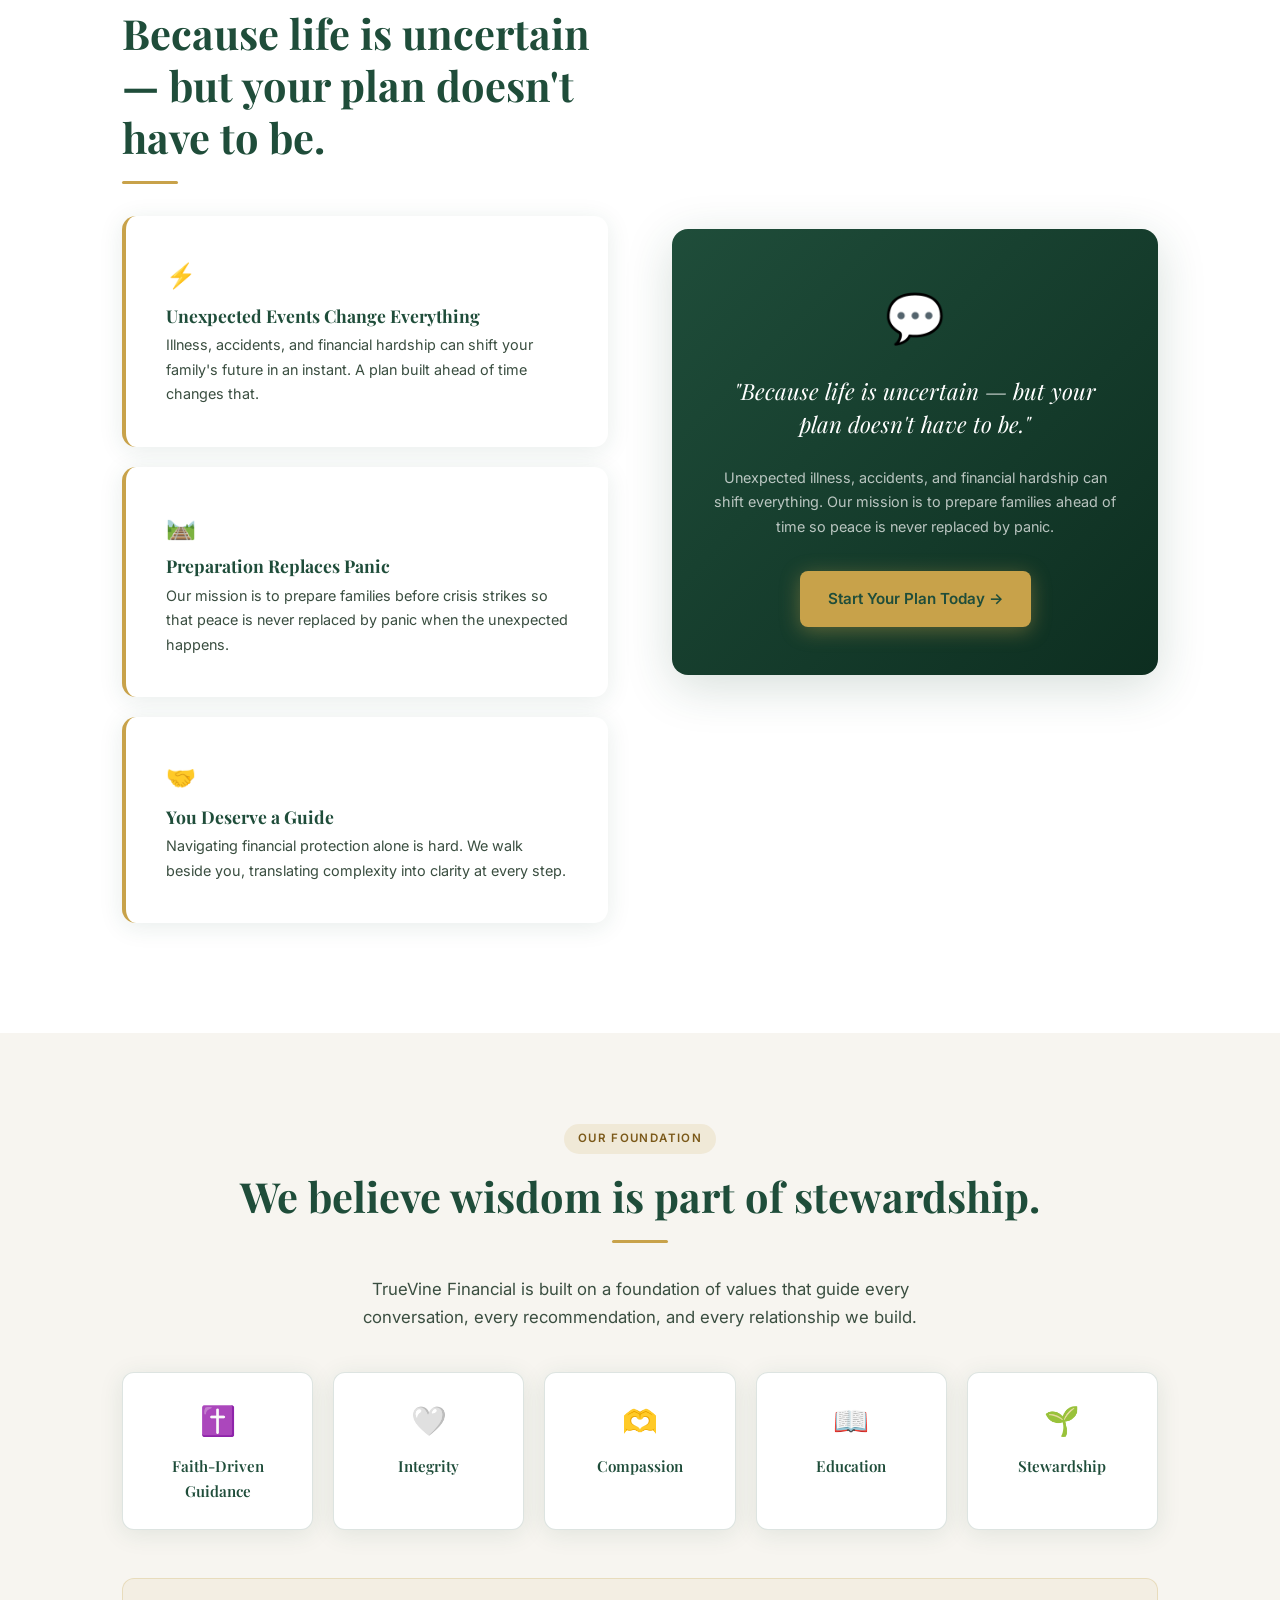
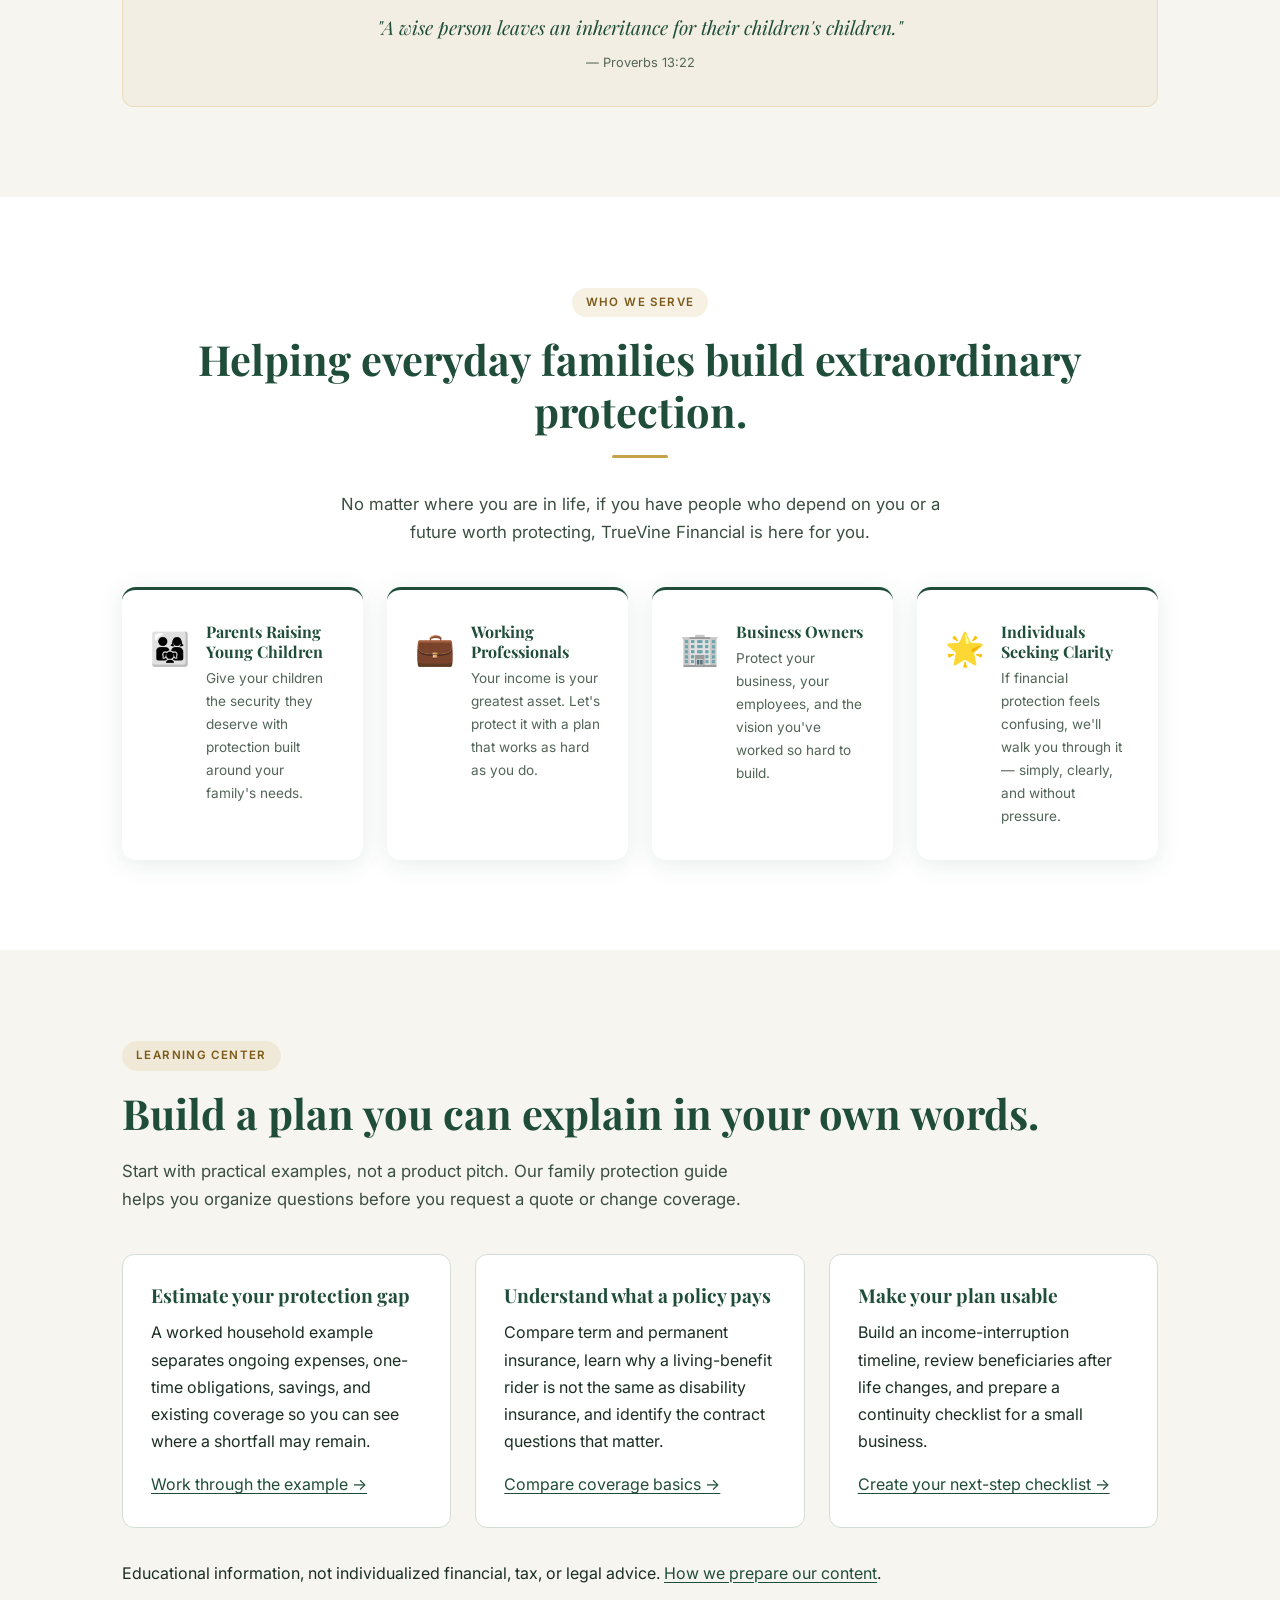
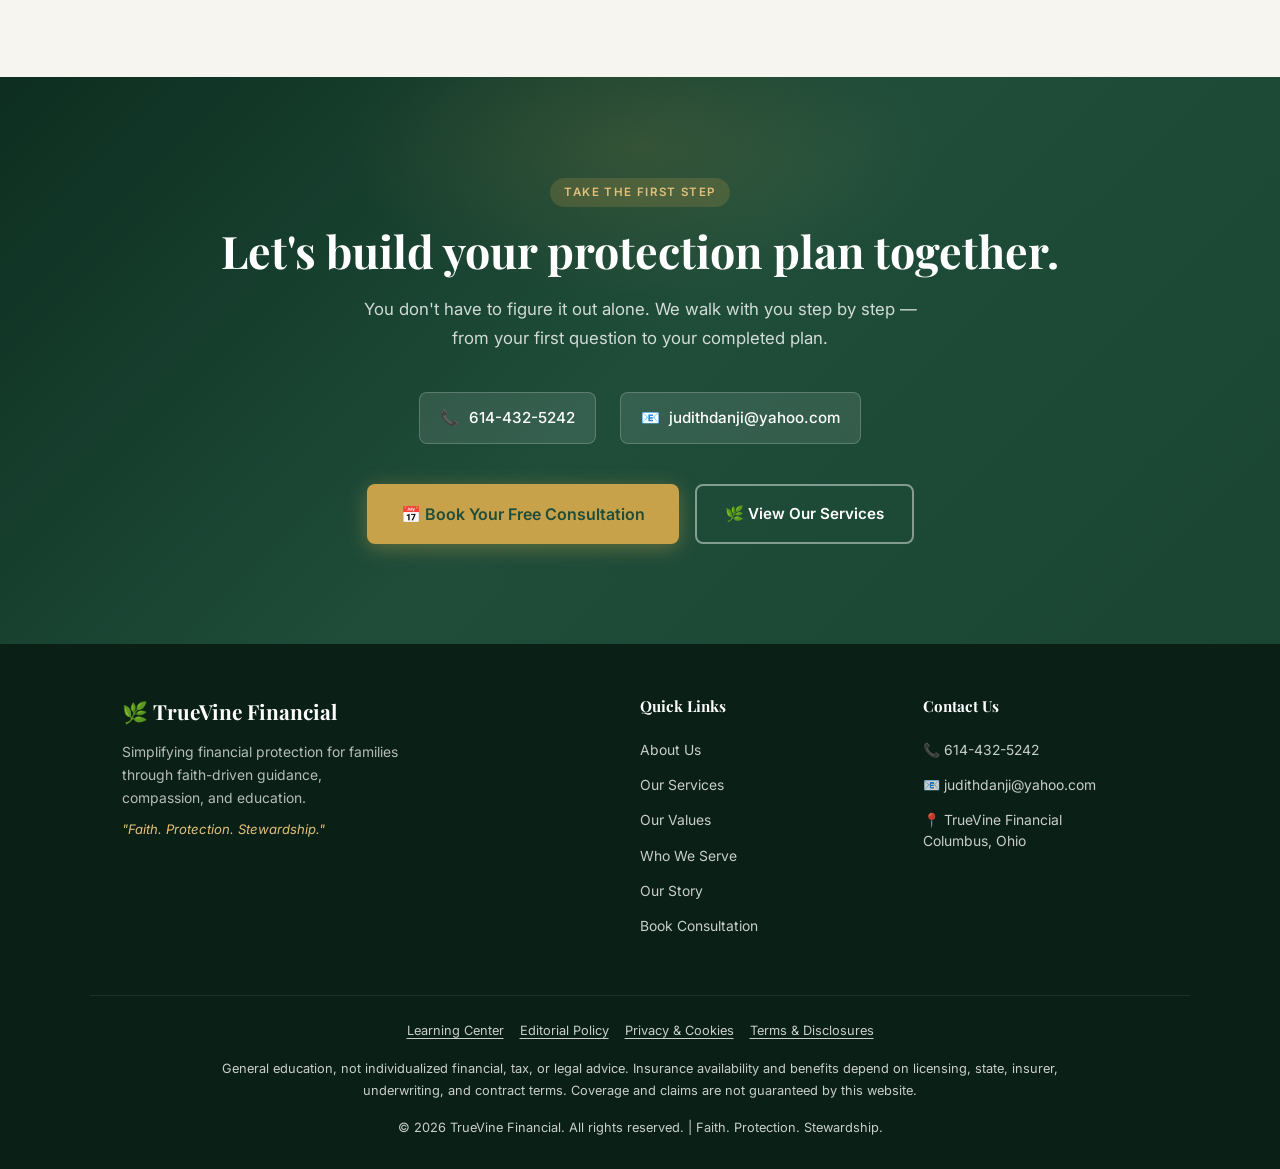
==== commit b39303a9: "more information" ====
--- a/index.html
+++ b/index.html
@@ -3,22 +3,23 @@
 
 <head>
   <meta charset="UTF-8" />
+  <link rel="icon" type="image/svg+xml" sizes="any" href="favicon.svg" />
   <meta name="viewport" content="width=device-width, initial-scale=1.0" />
   <title>Family Life Insurance &amp; Protection | TrueVine Financial</title>
-  <meta name="description" content="Explore life insurance, living benefits, income protection, and legacy planning with TrueVine Financial's practical guides and faith-driven family guidance." />
-  <meta name="author" content="TrueVine Financial LLC">
+  <meta name="description" content="Explore life insurance, living benefits, income protection, and estate planning with TrueVine Financial's practical guides and faith-driven family guidance." />
+  <meta name="author" content="TrueVine Financial">
   <link rel="canonical" href="https://financialpros.brotherfall.com/" />
   <meta name="robots" content="index,follow" />
   <meta name="theme-color" content="#1F4D3A" />
   <meta property="og:type" content="website" />
   <meta property="og:locale" content="en_US" />
-  <meta property="og:site_name" content="TrueVine Financial LLC" />
+  <meta property="og:site_name" content="TrueVine Financial" />
   <meta property="og:title" content="Family Life Insurance &amp; Protection | TrueVine Financial" />
-  <meta property="og:description" content="Understand life insurance, living benefits, income gaps, and family legacy planning with practical guides and faith-driven guidance." />
+  <meta property="og:description" content="Understand life insurance, living benefits, income gaps, and family estate planning with practical guides and faith-driven guidance." />
   <meta property="og:url" content="https://financialpros.brotherfall.com/" />
   <meta name="twitter:card" content="summary" />
   <meta name="twitter:title" content="Family Life Insurance &amp; Protection | TrueVine Financial" />
-  <meta name="twitter:description" content="Practical education for protecting your family, income, and legacy." />
+  <meta name="twitter:description" content="Practical education for protecting your family, income, and future." />
   <script type="application/ld+json">
   {
     "@context": "https://schema.org",
@@ -26,7 +27,7 @@
       {
         "@type": "Organization",
         "@id": "https://financialpros.brotherfall.com/#organization",
-        "name": "TrueVine Financial LLC",
+        "name": "TrueVine Financial",
         "url": "https://financialpros.brotherfall.com/",
         "telephone": "+1-614-432-5242"
       },
@@ -34,7 +35,7 @@
         "@type": "WebSite",
         "@id": "https://financialpros.brotherfall.com/#website",
         "url": "https://financialpros.brotherfall.com/",
-        "name": "TrueVine Financial LLC",
+        "name": "TrueVine Financial",
         "publisher": {"@id": "https://financialpros.brotherfall.com/#organization"},
         "inLanguage": "en-US"
       }
@@ -56,11 +57,11 @@
   ══════════════════════════════════ -->
   <nav class="navbar" aria-label="Main navigation">
     <div class="nav-inner">
-      <a href="index.html" class="nav-logo" aria-label="TrueVine Legacy LLC Home">
+      <a href="index.html" class="nav-logo" aria-label="TrueVine Financial Home">
         <div class="logo-icon">🌿</div>
         <div class="logo-text">
-          TrueVine Legacy LLC
-          <span>Faith. Protection. Legacy.</span>
+          TrueVine Financial
+          <span>Faith. Protection. Stewardship.</span>
         </div>
       </a>
       <div class="nav-links" id="main-navigation">
@@ -86,10 +87,10 @@
     <div class="hero-light"></div>
     <div class="hero-inner container">
       <div class="hero-text">
-        <div class="hero-badge">🌿 TrueVine Financial LLC</div>
+        <div class="hero-badge">🌿 TrueVine Financial</div>
         <h1 id="hero-heading">
           Faith-led financial protection for families who want
-          <em>peace, security, and legacy.</em>
+          <em>peace, security, and lasting stability.</em>
         </h1>
         <p class="hero-sub">
           We help you protect your income, your family, and your future through
@@ -140,8 +141,8 @@
           <div class="shield-content">
             <div class="shield-icon">🛡️</div>
             <div class="shield-name">TrueVine</div>
-            <div class="shield-llc">Legacy LLC</div>
-            <div class="shield-tagline">"Faith. Protection. Legacy."</div>
+            <div class="shield-label">Financial</div>
+            <div class="shield-tagline">"Faith. Protection. Stewardship."</div>
           </div>
         </div>
       </div>
@@ -212,7 +213,7 @@
         </div>
         <div class="service-card fade-up">
           <div class="service-icon">🌳</div>
-          <h3 class="service-title">Family Legacy Planning</h3>
+          <h3 class="service-title">Family Estate Planning</h3>
           <p class="service-desc">Build a lasting inheritance — financial and otherwise — for the generations that
             follow you.</p>
         </div>
@@ -428,9 +429,9 @@
   <footer aria-label="Site footer">
     <div class="footer-inner">
       <div class="footer-brand">
-        <div class="logo-text">🌿 TrueVine Legacy LLC</div>
+        <div class="logo-text">🌿 TrueVine Financial</div>
         <p>Simplifying financial protection for families through faith-driven guidance, compassion, and education.</p>
-        <div class="tagline">"Faith. Protection. Legacy."</div>
+        <div class="tagline">"Faith. Protection. Stewardship."</div>
       </div>
       <div class="footer-col">
         <h5>Quick Links</h5>
@@ -449,7 +450,7 @@
           <li><a href="tel:+16144325242">📞 614-432-5242</a></li>
           <li><a href="mailto:judithdanji@yahoo.com">📧 judithdanji@yahoo.com</a></li>
           <li style="font-size:0.87rem; color:rgba(255,255,255,0.78); margin-top:0.75rem; line-height:1.5;">
-            📍 TrueVine Financial LLC<br />Columbus, Ohio
+            📍 TrueVine Financial<br />Columbus, Ohio
           </li>
         </ul>
       </div>
@@ -464,7 +465,7 @@
       <p class="footer-disclaimer">General education, not individualized financial, tax, or legal advice.
         Insurance availability and benefits depend on licensing, state, insurer, underwriting, and contract terms.
         Coverage and claims are not guaranteed by this website.</p>
-      <p>© 2026 TrueVine Financial LLC. All rights reserved. | Faith. Protection. Legacy.</p>
+      <p>© 2026 TrueVine Financial. All rights reserved. | Faith. Protection. Stewardship.</p>
     </div>
   </footer>
 
--- a/styles.css
+++ b/styles.css
@@ -216,7 +216,7 @@
   font-size: 2rem; font-weight: 700;
   color: var(--white); line-height: 1.1;
 }
-.shield-llc {
+.shield-label {
   font-family: 'Inter', sans-serif;
   font-size: 0.75rem; font-weight: 600;
   letter-spacing: 0.2em; text-transform: uppercase;
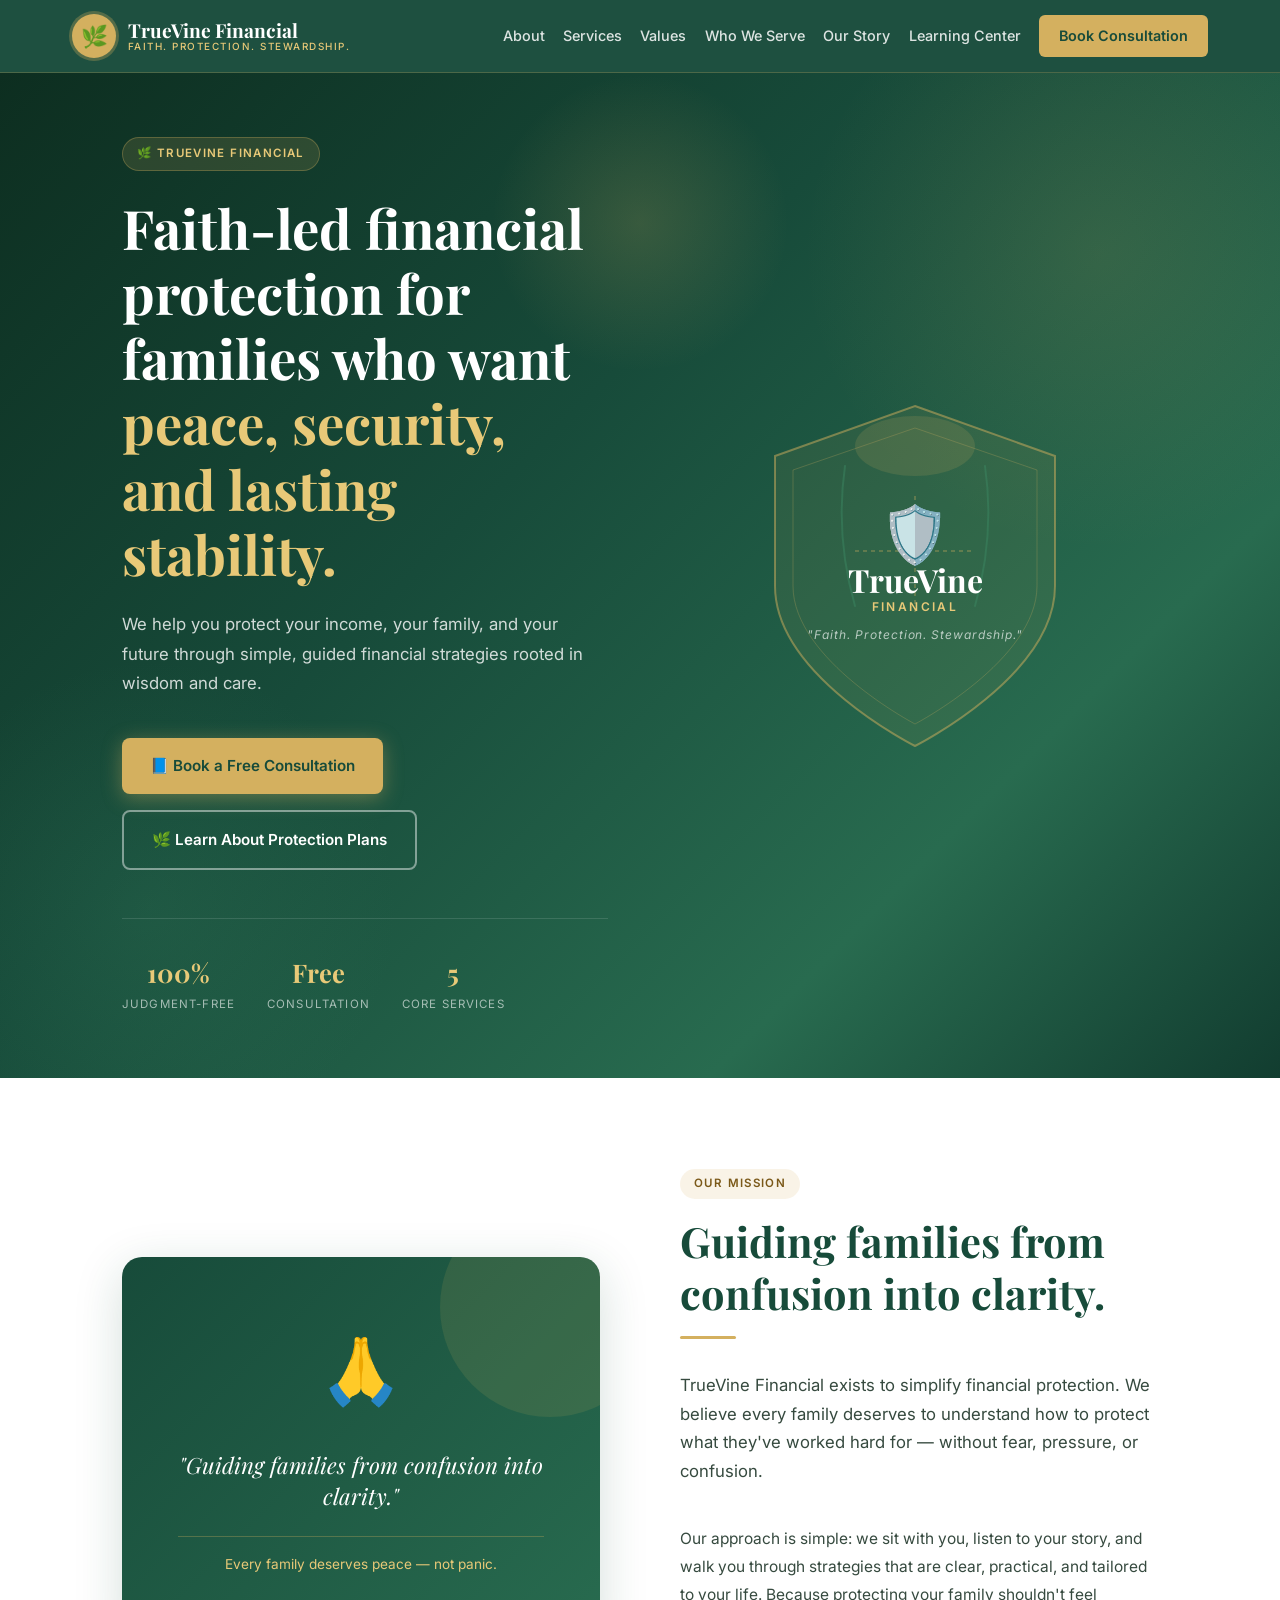
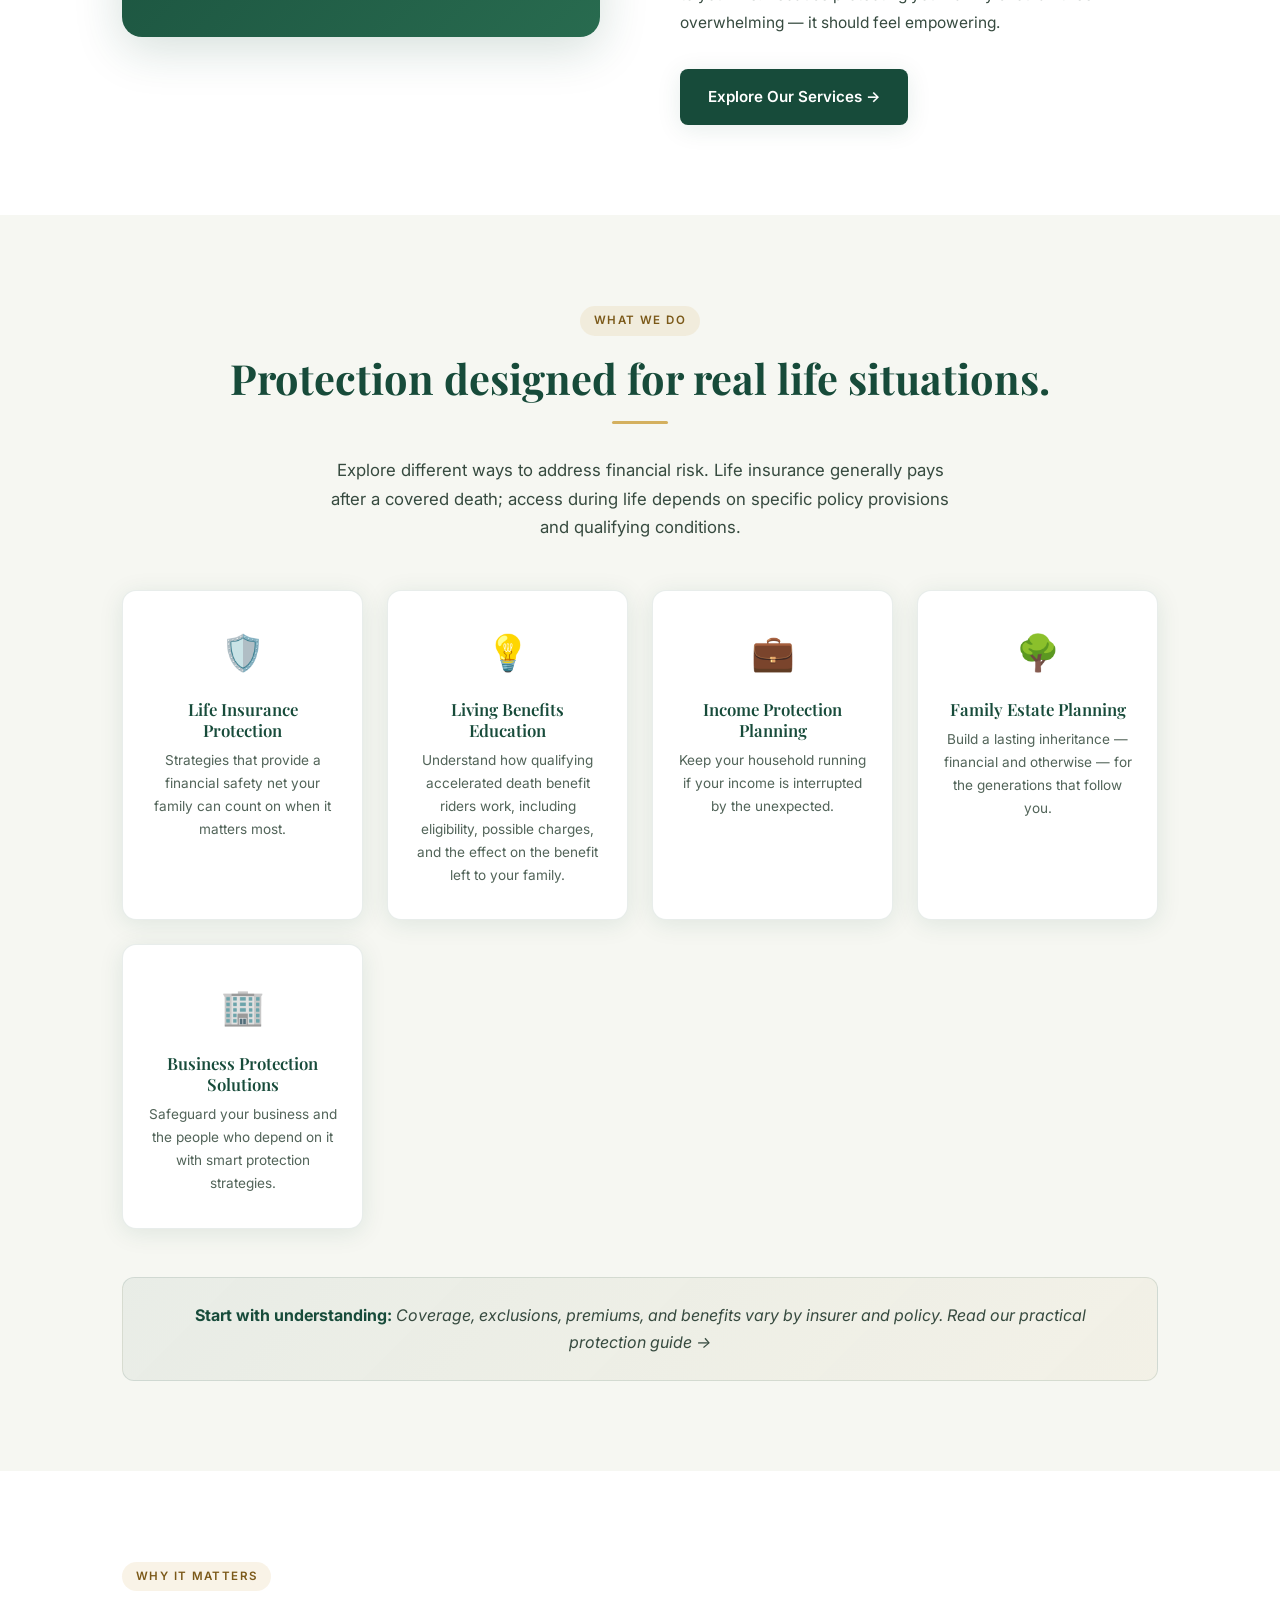
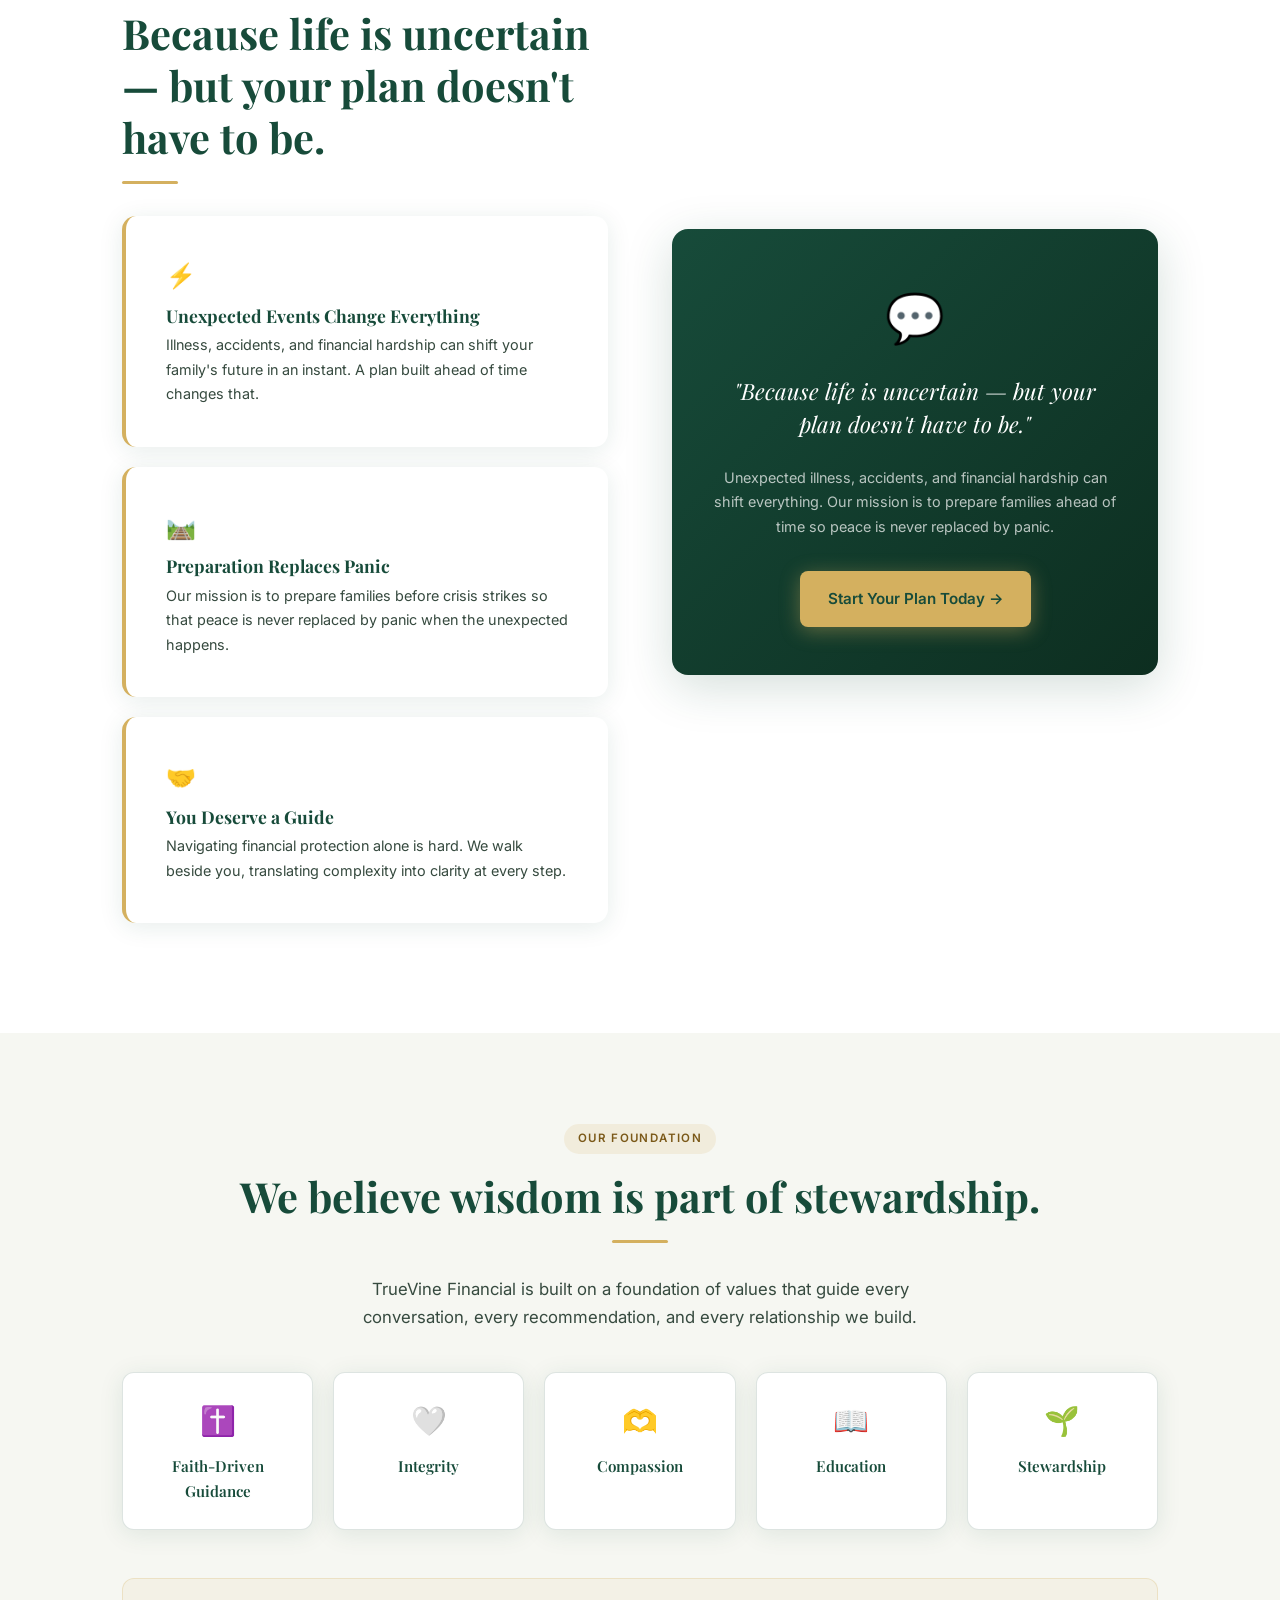
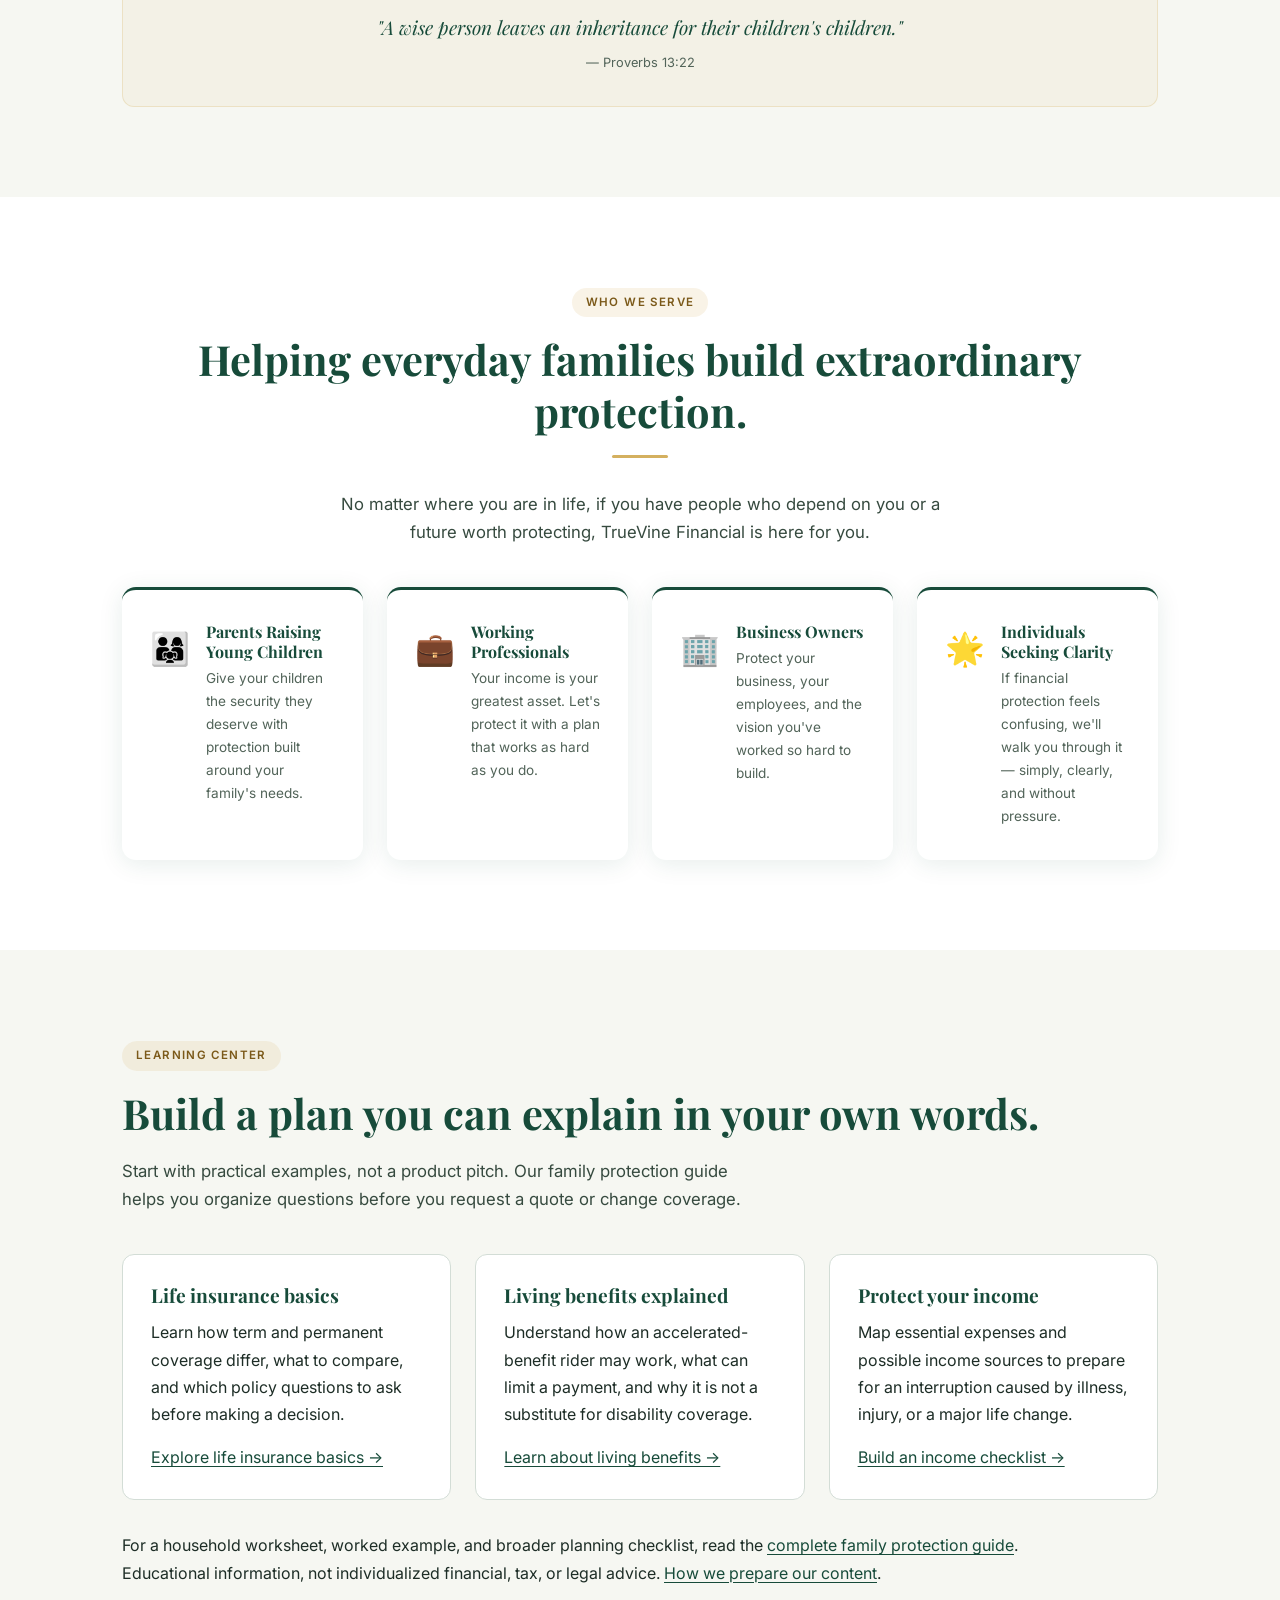
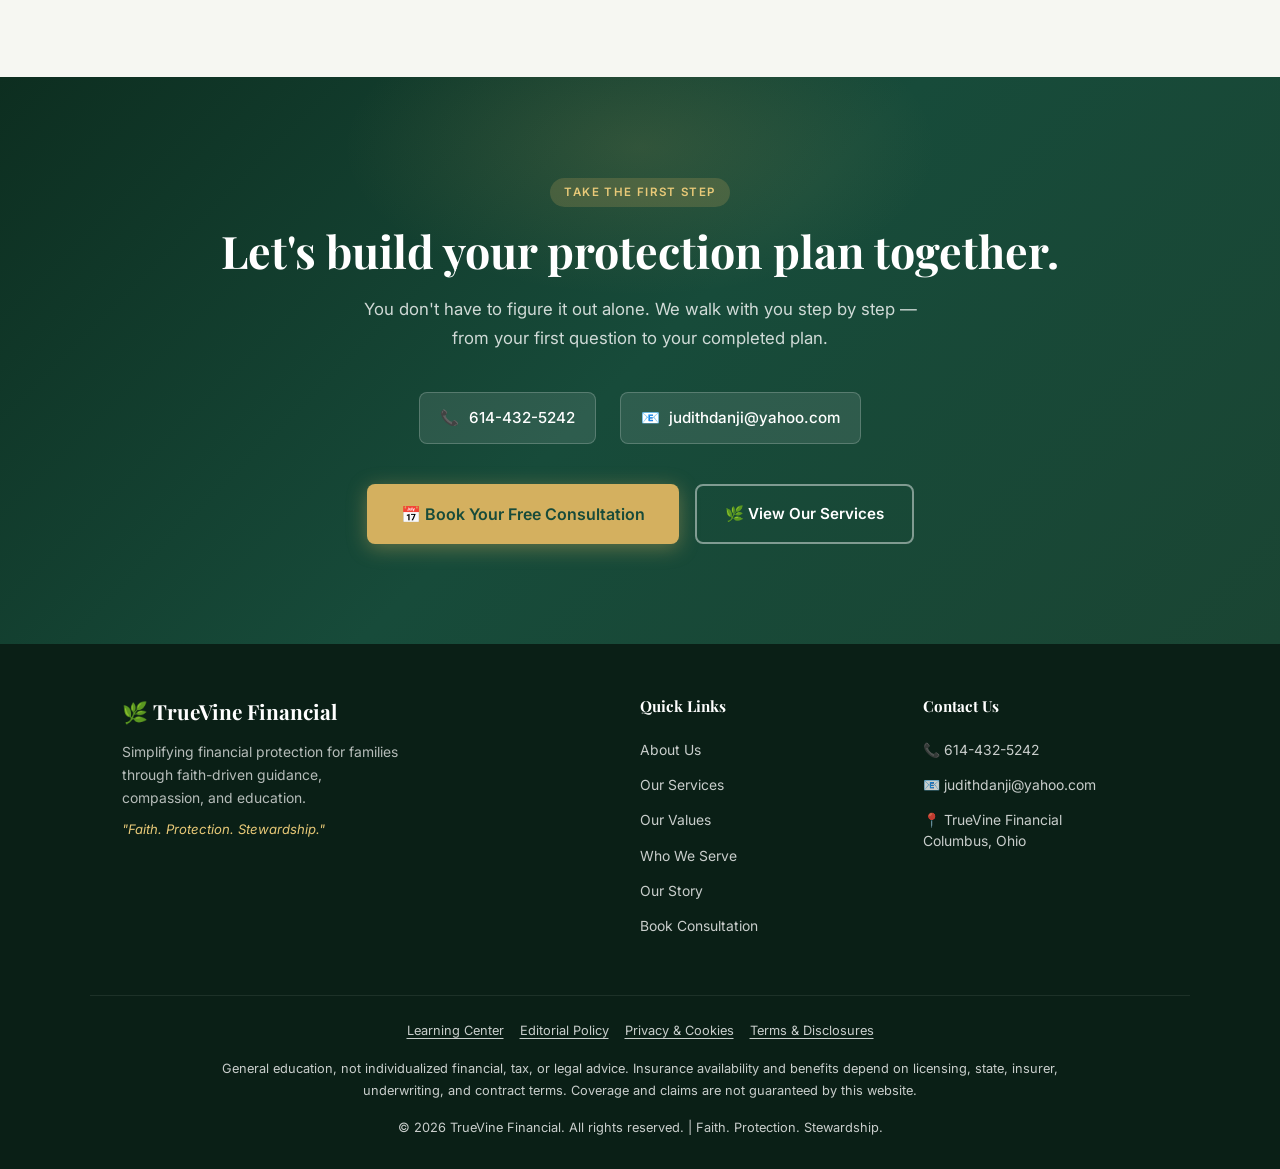
==== commit 1a81577d: "more updates" ====
--- a/index.html
+++ b/index.html
@@ -10,7 +10,7 @@
   <meta name="author" content="TrueVine Financial">
   <link rel="canonical" href="https://financialpros.brotherfall.com/" />
   <meta name="robots" content="index,follow" />
-  <meta name="theme-color" content="#1F4D3A" />
+  <meta name="theme-color" content="#174B3A" />
   <meta property="og:type" content="website" />
   <meta property="og:locale" content="en_US" />
   <meta property="og:site_name" content="TrueVine Financial" />
@@ -121,16 +121,16 @@
           <svg class="shield-svg" viewBox="0 0 340 380" fill="none" xmlns="http://www.w3.org/2000/svg">
             <!-- Shield body -->
             <path d="M170 20 L310 70 L310 200 C310 290 170 360 170 360 C170 360 30 290 30 200 L30 70 Z"
-              fill="rgba(200,162,74,0.08)" stroke="rgba(200,162,74,0.5)" stroke-width="2" />
+              fill="rgba(212,176,95,0.08)" stroke="rgba(212,176,95,0.5)" stroke-width="2" />
             <!-- Inner shield line -->
             <path d="M170 42 L292 84 L292 200 C292 274 170 338 170 338 C170 338 48 274 48 200 L48 84 Z" fill="none"
-              stroke="rgba(200,162,74,0.25)" stroke-width="1" />
+              stroke="rgba(212,176,95,0.25)" stroke-width="1" />
             <!-- Glow top -->
-            <ellipse cx="170" cy="60" rx="60" ry="30" fill="rgba(200,162,74,0.15)" />
+            <ellipse cx="170" cy="60" rx="60" ry="30" fill="rgba(212,176,95,0.15)" />
             <!-- Cross subtle -->
-            <line x1="170" y1="110" x2="170" y2="230" stroke="rgba(200,162,74,0.3)" stroke-width="2"
+            <line x1="170" y1="110" x2="170" y2="230" stroke="rgba(212,176,95,0.3)" stroke-width="2"
               stroke-dasharray="4 4" />
-            <line x1="110" y1="165" x2="230" y2="165" stroke="rgba(200,162,74,0.3)" stroke-width="2"
+            <line x1="110" y1="165" x2="230" y2="165" stroke="rgba(212,176,95,0.3)" stroke-width="2"
               stroke-dasharray="4 4" />
             <!-- Vine arcs -->
             <path d="M100 80 Q90 150 110 220" stroke="rgba(61,138,101,0.45)" stroke-width="2" fill="none"
@@ -372,24 +372,26 @@
         helps you organize questions before you request a quote or change coverage.</p>
       <div class="guide-grid">
         <article class="guide-card">
-          <h3>Estimate your protection gap</h3>
-          <p>A worked household example separates ongoing expenses, one-time obligations, savings,
-            and existing coverage so you can see where a shortfall may remain.</p>
-          <a href="protection-guide.html#coverage-gap">Work through the example →</a>
+          <h3>Life insurance basics</h3>
+          <p>Learn how term and permanent coverage differ, what to compare, and which policy questions
+            to ask before making a decision.</p>
+          <a href="life-insurance-basics.html">Explore life insurance basics →</a>
         </article>
         <article class="guide-card">
-          <h3>Understand what a policy pays</h3>
-          <p>Compare term and permanent insurance, learn why a living-benefit rider is not the same
-            as disability insurance, and identify the contract questions that matter.</p>
-          <a href="protection-guide.html#life-insurance">Compare coverage basics →</a>
+          <h3>Living benefits explained</h3>
+          <p>Understand how an accelerated-benefit rider may work, what can limit a payment,
+            and why it is not a substitute for disability coverage.</p>
+          <a href="living-benefits.html">Learn about living benefits →</a>
         </article>
         <article class="guide-card">
-          <h3>Make your plan usable</h3>
-          <p>Build an income-interruption timeline, review beneficiaries after life changes,
-            and prepare a continuity checklist for a small business.</p>
-          <a href="protection-guide.html#income">Create your next-step checklist →</a>
+          <h3>Protect your income</h3>
+          <p>Map essential expenses and possible income sources to prepare for an interruption
+            caused by illness, injury, or a major life change.</p>
+          <a href="income-protection.html">Build an income checklist →</a>
         </article>
       </div>
+      <p>For a household worksheet, worked example, and broader planning checklist, read the
+        <a href="protection-guide.html">complete family protection guide</a>.</p>
       <p>Educational information, not individualized financial, tax, or legal advice.
         <a href="editorial-policy.html">How we prepare our content</a>.</p>
     </div>
@@ -397,7 +399,7 @@
 
   <section class="cta-section" id="contact" aria-labelledby="cta-heading">
     <div class="container" style="position:relative; z-index:2;">
-      <div class="tag" style="background:rgba(200,162,74,0.2); color:var(--gold-light);">Take The First Step</div>
+      <div class="tag" style="background:rgba(212,176,95,0.2); color:var(--gold-light);">Take The First Step</div>
       <h2 id="cta-heading">Let's build your protection plan together.</h2>
       <p>
         You don't have to figure it out alone. We walk with you step by step —
--- a/styles.css
+++ b/styles.css
@@ -1,18 +1,18 @@
 /* ── Reset & Base ── */
 *, *::before, *::after { box-sizing: border-box; margin: 0; padding: 0; }
 :root {
-  --green:       #1F4D3A;
-  --green-mid:   #2E6B50;
-  --green-light: #3D8A65;
-  --gold:        #C8A24A;
-  --gold-light:  #E2C07A;
+  --green:       #174B3A;
+  --green-mid:   #286B4F;
+  --green-light: #4D916D;
+  --gold:        #D4B05F;
+  --gold-light:  #E8C978;
   --white:       #FFFFFF;
-  --off-white:   #F7F5F0;
-  --text-dark:   #1A2E23;
-  --text-mid:    #3A4E40;
-  --text-light:  #526558;
-  --shadow:      0 4px 24px rgba(31,77,58,0.10);
-  --shadow-lg:   0 12px 48px rgba(31,77,58,0.18);
+  --off-white:   #F6F7F2;
+  --text-dark:   #1D2D26;
+  --text-mid:    #364A3F;
+  --text-light:  #526459;
+  --shadow:      0 4px 24px rgba(23,75,58,0.10);
+  --shadow-lg:   0 12px 48px rgba(23,75,58,0.18);
 }
 html { scroll-behavior: smooth; }
 body {
@@ -31,7 +31,7 @@
 .section-alt { background: var(--off-white); }
 .tag {
   display: inline-block;
-  background: rgba(200,162,74,0.15);
+  background: rgba(212,176,95,0.15);
   color: var(--gold);
   font-size: 0.72rem;
   font-weight: 600;
@@ -65,9 +65,9 @@
 /* ── Navbar ── */
 .navbar {
   position: sticky; top: 0; z-index: 999;
-  background: rgba(31,77,58,0.97);
+  background: rgba(23,75,58,0.97);
   backdrop-filter: blur(10px);
-  border-bottom: 1px solid rgba(200,162,74,0.25);
+  border-bottom: 1px solid rgba(212,176,95,0.25);
 }
 .nav-inner {
   display: flex; align-items: center; justify-content: space-between;
@@ -81,7 +81,7 @@
   display: flex; align-items: center; justify-content: center;
   font-size: 1.35rem;
   flex-shrink: 0;
-  box-shadow: 0 0 0 3px rgba(200,162,74,0.3);
+  box-shadow: 0 0 0 3px rgba(212,176,95,0.3);
 }
 .nav-logo .logo-text {
   font-family: 'Playfair Display', serif;
@@ -115,7 +115,7 @@
 /* ── Hero ── */
 .hero {
   position: relative; overflow: hidden;
-  background: linear-gradient(135deg, #0D2E20 0%, #1F4D3A 40%, #2E6B50 75%, #1A4533 100%);
+  background: linear-gradient(135deg, #0D2E20 0%, var(--green) 40%, var(--green-mid) 75%, #123D30 100%);
   min-height: 92vh;
   display: flex; align-items: center;
 }
@@ -125,7 +125,7 @@
   position: absolute; top: -120px; right: -120px;
   width: 600px; height: 600px;
   border-radius: 50%;
-  background: radial-gradient(circle, rgba(200,162,74,0.12) 0%, transparent 70%);
+  background: radial-gradient(circle, rgba(212,176,95,0.12) 0%, transparent 70%);
   pointer-events: none;
 }
 .hero::after {
@@ -140,7 +140,7 @@
   position: absolute; top: 0; left: 50%;
   transform: translateX(-50%);
   width: 300px; height: 300px;
-  background: radial-gradient(ellipse at center, rgba(200,162,74,0.18) 0%, transparent 70%);
+  background: radial-gradient(ellipse at center, rgba(212,176,95,0.18) 0%, transparent 70%);
   pointer-events: none;
 }
 .hero-inner {
@@ -151,7 +151,7 @@
 }
 .hero-badge {
   display: inline-flex; align-items: center; gap: 6px;
-  background: rgba(200,162,74,0.15); border: 1px solid rgba(200,162,74,0.3);
+  background: rgba(212,176,95,0.15); border: 1px solid rgba(212,176,95,0.3);
   color: var(--gold-light); font-size: 0.72rem; font-weight: 600;
   letter-spacing: 0.12em; text-transform: uppercase;
   padding: 6px 14px; border-radius: 50px; margin-bottom: 1.5rem;
@@ -177,9 +177,9 @@
 .btn:hover { transform: translateY(-2px); }
 .btn-primary {
   background: var(--gold); color: var(--green);
-  box-shadow: 0 4px 20px rgba(200,162,74,0.4);
-}
-.btn-primary:hover { background: var(--gold-light); box-shadow: 0 6px 28px rgba(200,162,74,0.55); }
+  box-shadow: 0 4px 20px rgba(212,176,95,0.4);
+}
+.btn-primary:hover { background: var(--gold-light); box-shadow: 0 6px 28px rgba(212,176,95,0.55); }
 .btn-outline {
   background: transparent;
   border: 2px solid rgba(255,255,255,0.45);
@@ -252,7 +252,7 @@
   content: '';
   position: absolute; top: -60px; right: -60px;
   width: 220px; height: 220px; border-radius: 50%;
-  background: rgba(200,162,74,0.12);
+  background: rgba(212,176,95,0.12);
 }
 .welcome-visual-icon { font-size: 4rem; }
 .welcome-visual-text {
@@ -262,7 +262,7 @@
 }
 .welcome-visual-quote {
   font-size: 0.85rem; color: var(--gold-light);
-  border-top: 1px solid rgba(200,162,74,0.3);
+  border-top: 1px solid rgba(212,176,95,0.3);
   padding-top: 1rem; width: 100%;
 }
 
@@ -288,7 +288,7 @@
   transform: scaleX(0); transform-origin: left;
   transition: transform 0.3s;
 }
-.service-card:hover { transform: translateY(-6px); box-shadow: var(--shadow-lg); border-color: rgba(200,162,74,0.3); }
+.service-card:hover { transform: translateY(-6px); box-shadow: var(--shadow-lg); border-color: rgba(212,176,95,0.3); }
 .service-card:hover::after { transform: scaleX(1); }
 .service-icon { font-size: 2.2rem; margin-bottom: 1rem; }
 .service-title { font-family: 'Playfair Display', serif; font-size: 1.05rem; color: var(--green); margin-bottom: 0.5rem; font-weight: 600; }
@@ -296,7 +296,7 @@
 .services-goal {
   margin-top: 3rem; text-align: center;
   padding: 1.5rem 2.5rem;
-  background: linear-gradient(135deg, rgba(31,77,58,0.06), rgba(200,162,74,0.08));
+  background: linear-gradient(135deg, rgba(23,75,58,0.06), rgba(212,176,95,0.08));
   border: 1px solid rgba(31,77,58,0.12);
   border-radius: 12px; font-size: 1rem;
   color: var(--text-mid); font-style: italic;
@@ -349,8 +349,8 @@
 .faith-scripture {
   margin-top: 3rem; text-align: center;
   padding: 2rem 3rem;
-  background: rgba(200,162,74,0.08);
-  border: 1px solid rgba(200,162,74,0.25);
+  background: rgba(212,176,95,0.08);
+  border: 1px solid rgba(212,176,95,0.25);
   border-radius: 12px;
   font-family: 'Playfair Display', serif;
   font-size: 1.2rem; font-style: italic;
@@ -385,7 +385,7 @@
   content: '';
   position: absolute; top: -80px; left: 50%; transform: translateX(-50%);
   width: 600px; height: 300px; border-radius: 50%;
-  background: radial-gradient(ellipse, rgba(200,162,74,0.15) 0%, transparent 70%);
+  background: radial-gradient(ellipse, rgba(212,176,95,0.15) 0%, transparent 70%);
 }
 .cta-section h2 { font-size: clamp(1.8rem, 4vw, 2.8rem); color: var(--white); margin-bottom: 1rem; }
 .cta-section p { font-size: 1.05rem; color: rgba(255,255,255,0.8); max-width: 580px; margin: 0 auto 2.5rem; }
@@ -449,7 +449,7 @@
 .fade-up { opacity: 1; transform: none; }
 
 /* Shared navigation and reading layouts */
-:focus-visible { outline: 3px solid #9C701B; outline-offset: 4px; }
+:focus-visible { outline: 3px solid #8A641F; outline-offset: 4px; }
 [id] { scroll-margin-top: 90px; }
 .skip-link {
   position: fixed; top: 8px; left: 8px; z-index: 1000;
@@ -501,7 +501,7 @@
   .js .nav-links { display: none; }
   .js .nav-links.is-open {
     display: flex; position: absolute; top: 72px; left: 0; right: 0;
-    flex-direction: column; align-items: stretch; background: #1F4D3A;
+    flex-direction: column; align-items: stretch; background: var(--green);
     padding: 1.5rem 2rem; gap: 1.25rem;
     max-height: calc(100dvh - 72px); overflow-y: auto;
   }
